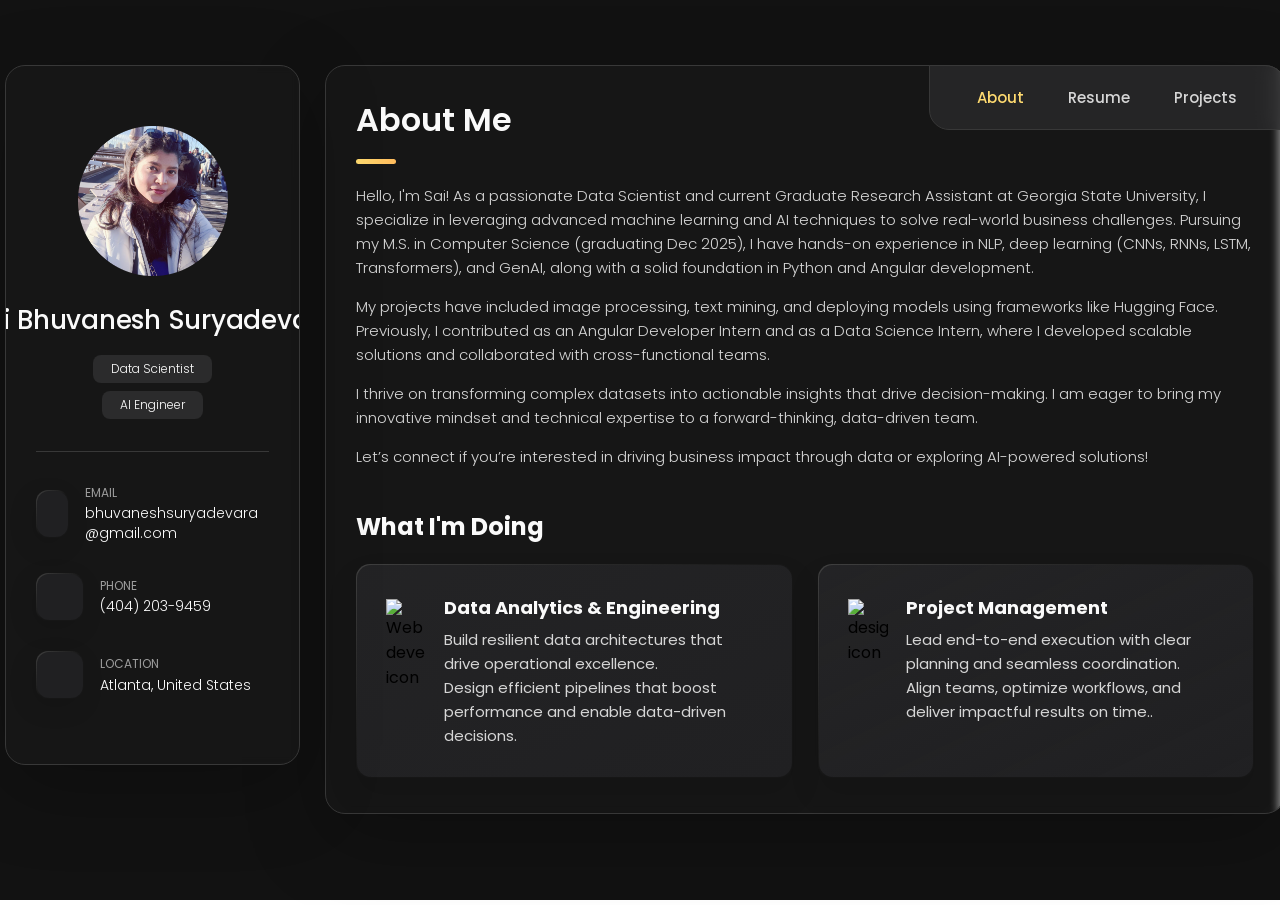
==== index.html @ 84689af4 "Initial commit" ====
<!DOCTYPE html>
<html lang="en">

<head>
  <meta charset="UTF-8">
  <meta http-equiv="X-UA-Compatible" content="IE=edge">
  <meta name="viewport" content="width=device-width, initial-scale=1.0">
  <title>Darshana Rokade Portfolio</title>

  <!--
    - favicon
  -->
  <link rel="shortcut icon" href="./assets/images/slogo.png" type="image/x-icon">

  <!--
    - custom css link
  -->
  <link rel="stylesheet" href="./assets/css/style.css">

  <!--
    - google font link
  -->
  <link rel="preconnect" href="https://fonts.googleapis.com">
  <link rel="preconnect" href="https://fonts.gstatic.com" crossorigin>
  <link href="https://fonts.googleapis.com/css2?family=Poppins:wght@300;400;500;600&display=swap" rel="stylesheet">
</head>

<body>

  <!-- 
    Ref for particles:- https://vincentgarreau.com/particles.js/
  -->

  <div id="particles-js"></div>
  <!-- count particles -->
  <div class="count-particles">
    <!--
    - #MAIN
  -->

    <main>

      <!--
        - #SIDEBAR
      -->
      <aside class="sidebar" data-sidebar>

        <div class="sidebar-info">

          <figure class="avatar-box">
            <img src="./assets/images/portfolioimage.png" alt="Darshana Rokade" width="80">
          </figure>

          <div class="info-content">
            <h1 class="name" title="Sai Bhuvanesh Suryadevara">Sai Bhuvanesh Suryadevara</h1>

            <p class="title">Data Scientist</p>
            <p class="gap"></p>
            <p class="title">AI Engineer</p>
          </div>

          <button class="info_more-btn" data-sidebar-btn>
            <span>Show Contacts</span>

            <ion-icon name="chevron-down"></ion-icon>
          </button>

        </div>

        <div class="sidebar-info_more">

          <div class="separator"></div>

          <ul class="contacts-list">

            <li class="contact-item">

              <div class="icon-box">
                <ion-icon name="mail-outline"></ion-icon>
              </div>

              <div class="contact-info">
                <p class="contact-title">Email</p>

                <a href="mailto:bhuvaneshsuryadevara@gmail.com" class="contact-link">bhuvaneshsuryadevara@gmail.com</a>
              </div>

            </li>

            <li class="contact-item">

              <div class="icon-box">
                <ion-icon name="phone-portrait-outline"></ion-icon>
              </div>

              <div class="contact-info">
                <p class="contact-title">Phone</p>

                <a href="tel:+14042039459" class="contact-link">(404) 203-9459</a>
              </div>

            </li>

            <!-- <li class="contact-item">

              <div class="icon-box">
                <ion-icon name="calendar-outline"></ion-icon>
              </div>

              <div class="contact-info">
                <p class="contact-title">Birthday</p>

                <time datetime="1998-03-04">March 04, 1998</time>
              </div>

            </li> -->

            <li class="contact-item">

              <div class="icon-box">
                <ion-icon name="location-outline"></ion-icon>
              </div>

              <div class="contact-info">
                <p class="contact-title">Location</p>

                <address>Atlanta, United States</address>
              </div>

            </li>

          </ul>

          <div class="separator"></div>

          <ul class="social-list">

            <li class="social-item">
              <a href="https://www.linkedin.com/in/suryadevarasai/" class="social-link" target="_blank">
                <ion-icon name="logo-linkedin"></ion-icon>
              </a>
            </li>

            <li class="social-item">
              <a href="https://github.com/SaiBhuvanesh-2002" class="social-link" target="_blank">
                <ion-icon name="logo-github"></ion-icon>
              </a>
            </li>

            <!-- <li class="social-item">
              <a href="https://scholar.google.com/citations?user=2OImZegAAAAJ&hl=en" class="social-link" target="_blank">
                <ion-icon name="school-outline"></ion-icon>
              </a>
            </li> -->

            <!--  <li class="social-item">
              <a href="https://www.instagram.com/srsawantt/" class="social-link" target="_blank">
                <ion-icon name="logo-instagram"></ion-icon>
              </a>
            </li> -->

          </ul>

        </div>

      </aside>


      <!--
        - #main-content
      -->

      <div class="main-content">

        <!--
          - #NAVBAR
        -->

        <nav class="navbar">

          <ul class="navbar-list">

            <li class="navbar-item">
              <button class="navbar-link  active" data-nav-link>About</button>
            </li>

            <li class="navbar-item">
              <button class="navbar-link" data-nav-link>Resume</button>
            </li>

            <li class="navbar-item">
              <button class="navbar-link" data-nav-link>Projects</button>
            </li>

            <!-- <li class="navbar-item">
              <button class="navbar-link" data-nav-link>Research</button>
            </li> -->

            <!-- <li class="navbar-item">
              <button class="navbar-link" data-nav-link>Contact</button>
            </li> -->

          </ul>

        </nav>


        <!--
          - #ABOUT
        -->

        <article class="about  active" data-page="about">

          <header>
            <h2 class="h2 article-title">About me</h2>
          </header>

          <section class="about-text">
            <p>
              Hello, I'm Sai! As a passionate Data Scientist and current Graduate Research Assistant at Georgia State
              University, I specialize in leveraging advanced machine learning and AI techniques to solve real-world
              business challenges. Pursuing my M.S. in Computer Science (graduating Dec 2025), I have hands-on
              experience in NLP, deep learning (CNNs, RNNs, LSTM, Transformers), and GenAI, along with a solid
              foundation in Python and Angular development.
            </p>
            <p>
              My projects have included image processing, text mining, and deploying models using frameworks like
              Hugging Face. Previously, I contributed as an Angular Developer Intern and as a Data Science Intern, where
              I developed scalable solutions and collaborated with cross-functional teams.
            </p>
            <p>
              I thrive on transforming complex datasets into actionable insights that drive decision-making. I am eager
              to bring my innovative mindset and technical expertise to a forward-thinking, data-driven team.
            </p>
            <p>
              Let’s connect if you’re interested in driving business impact through data or exploring AI-powered
              solutions!
            </p>

          </section>


          <!--
            - service
          -->

          <section class="service">

            <h3 class="h3 service-title">What i'm doing</h3>

            <ul class="service-list">

              <li class="service-item">

                <div class="service-icon-box">
                  <img src="./assets/images/icon-dev.svg" alt="Web development icon" width="40">
                </div>

                <div class="service-content-box">
                  <h4 class="h4 service-item-title">Data Analytics & Engineering</h4>

                  <p class="service-item-text">
                    Build resilient data architectures that drive operational excellence.
                  </p>

                  <p class="service-item-text">
                    Design efficient pipelines that boost performance and enable data-driven decisions.
                  </p>
                </div>

              </li>

              <li class="service-item">

                <div class="service-icon-box">
                  <img src="./assets/images/icon-design.svg" alt="design icon" width="40">
                </div>

                <div class="service-content-box">
                  <h4 class="h4 service-item-title">Project Management</h4>

                  <p class="service-item-text">
                    Lead end-to-end execution with clear planning and seamless coordination.
                  </p>

                  <p class="service-item-text">
                    Align teams, optimize workflows, and deliver impactful results on time..
                  </p>
                </div>

              </li>

              <!-- <li class="service-item">

                <div class="service-icon-box">
                  <img src="./assets/images/analytics_col.png" alt="Research icon" width="40">
                </div>

                <div class="service-content-box">
                  <h4 class="h4 service-item-title">Research</h4>

                  <p class="service-item-text">
                    I drive NLP research, using cutting-edge methods to advance 
                    language understanding and innovate in text processing and modeling.
                  </p>
                </div>

              </li> -->

              <!-- <li class="service-item">

                <div class="service-icon-box">
                  <img src="./assets/images/icon-photo.svg" alt="camera icon" width="40">
                </div>

                <div class="service-content-box">
                  <h4 class="h4 service-item-title">Photography</h4>

                  <p class="service-item-text">
                    I capture unique perspectives in photography, embracing minimalism, 
                    and also explore art illustration and short film creation.
                  </p>
                </div> -->

              </li>

            </ul>

          </section>

        </article>


        <!--
          - #RESUME
        -->

        <article class="resume" data-page="resume">

          <header>
            <h2 class="h2 article-title" style="display: flex; align-items: center;">Resume &nbsp
              <!--                   <div class="icon-box">
                      <a href="assets/docs/darshana_resume.pdf" target="_blank">
                        <ion-icon name="download"></ion-icon>
                      </div>
   -->
            </h2>
          </header>



          <section class="timeline">

            <div class="title-wrapper">
              <div class="icon-box">
                <ion-icon name="book-outline"></ion-icon>
              </div>

              <h3 class="h3">Experience</h3>
            </div>

            <ol class="timeline-list">

              <li class="timeline-item">

                <h4 class="h4 timeline-item-title">Georgia State University
                  <span class="right-align">Atlanta, GA</span>
                </h4>

                <span class="program">Data Scientist (Graduate Research Assistant)
                  <span class="right-align-gold">Aug 2023 – Present</span>
                </span>

                <ul>
                  <li class="timeline-text-ul">
                    <p class="timeline-text-ul-item">
                      Developed and deployed ML models for predictive analytics, improving classification accuracy by
                      15% through PyTorch and Scikit-learn.
                    </p>
                  </li>
                  <li class="timeline-text-ul">
                    <p class="timeline-text-ul-item">
                      Built scalable data preprocessing pipelines (Python, Pandas, NumPy, MySQL) to streamline large
                      dataset cleaning and integration.
                    </p>
                  </li>
                  <li class="timeline-text-ul">
                    <p class="timeline-text-ul-item">
                      Authored technical reports summarizing methodologies, results, and insights for faculty and
                      research teams.
                    </p>
                  </li>
                  <li class="timeline-text-ul">
                    <p class="timeline-text-ul-item">
                      Created interactive data visualization dashboards to communicate model performance and key
                      findings.
                    </p>
                  </li>
                </ul>

              </li>

              <li class="timeline-item">

                <h4 class="h4 timeline-item-title">Optum
                  <span class="right-align">Haryana, India</span>
                </h4>

                <span class="program">Data Scientist
                  <span class="right-align-gold">Jul 2022 – Jul 2023</span>
                </span>

                <ul>
                  <li class="timeline-text-ul">
                    <p class="timeline-text-ul-item">
                      Managed large-scale ETL workflows using Snowflake, SQL, and Python to prepare and transform
                      multi-source data for use in ML pipelines and executive dashboards, improving data quality and
                      model readiness.
                    </p>
                  </li>
                  <li class="timeline-text-ul">
                    <p class="timeline-text-ul-item">
                      Developed predictive models for healthcare utilization using LSTM (TensorFlow) on EHR data and
                      XGBoost on claims data, integrating engineered features to achieve an 8% reduction in hospital
                      readmission rates.
                    </p>
                  </li>
                  <li class="timeline-text-ul">
                    <p class="timeline-text-ul-item">
                      Contributed to A/B testing to evaluate claims processing using statistical analysis (t-tests) to
                      confirm cost reduction per claim.
                    </p>
                  </li>
                  <li class="timeline-text-ul">
                    <p class="timeline-text-ul-item">
                      Built interactive Power BI dashboards with Power Query and DAX to monitor healthcare utilization
                      metrics and cost trends, streamlining reporting workflows and enhancing strategic visibility for
                      business leaders.
                    </p>
                  </li>
                </ul>

              </li>

            </ol>

          </section>

          <section class="timeline">

            <div class="title-wrapper">
              <div class="icon-box">
                <ion-icon name="book-outline"></ion-icon>
              </div>

              <h3 class="h3">Education</h3>
            </div>

            <ol class="timeline-list">

              <li class="timeline-item">

                <h4 class="h4 timeline-item-title">Georgia State University
                  <span class="right-align">Atlanta, GA</span>
                </h4>

                <span class="program">Master of Science, Computer Science (GPA: 3.95)
                  <span class="right-align-gold">Dec 2025</span>
                </span>

                <p class="timeline-text">
                  Relevant Coursework: NLP, Deep Learning (CNNs, RNNs, LSTM, Transformers), GenAI.
                </p>

              </li>

            </ol>

          </section>

          <section class="skill">

            <h3 class="h3 skill-title">My skills</h3>

            <h5 class="h4 skill-category">Languages</h5>

            <ul class="skill-list">

              <li class="skill-item">
                <div class="skill-icon-box">
                  <img src="./assets/images/python.png" alt="Python icon" width="40">
                </div>
                <div class="skill-content-box">Python</div>
              </li>

              <li class="skill-item">
                <div class="skill-icon-box">
                  <img src="./assets/images/sql.png" alt="SQL icon" width="40">
                </div>
                <div class="skill-content-box">SQL</div>
              </li>

              <li class="skill-item">
                <div class="skill-icon-box">
                  <img src="./assets/images/R.png" alt="R icon" width="40">
                </div>
                <div class="skill-content-box">R</div>
              </li>

              <li class="skill-item">
                <div class="skill-icon-box">
                  <img src="./assets/images/linux.png" alt="Bash icon" width="40">
                </div>
                <div class="skill-content-box">Bash</div>
              </li>

            </ul>

            <h5 class="h4 skill-category">Frameworks and Libraries</h5>

            <ul class="skill-list">

              <li class="skill-item">
                <div class="skill-icon-box">
                  <img src="./assets/images/pytorch.png" alt="PyTorch icon" width="40">
                </div>
                <div class="skill-content-box">PyTorch</div>
              </li>

              <li class="skill-item">
                <div class="skill-icon-box">
                  <img src="./assets/images/tensorflow.png" alt="TensorFlow icon" width="40">
                </div>
                <div class="skill-content-box">TensorFlow</div>
              </li>

              <li class="skill-item">
                <div class="skill-icon-box">
                  <img src="./assets/images/icon-dev.svg" alt="Dev icon" width="40">
                </div>
                <div class="skill-content-box">Keras</div>
              </li>

              <li class="skill-item">
                <div class="skill-icon-box">
                  <img src="./assets/images/icon-dev.svg" alt="Dev icon" width="40">
                </div>
                <div class="skill-content-box">FastAPI</div>
              </li>

              <li class="skill-item">
                <div class="skill-icon-box">
                  <img src="./assets/images/icon-dev.svg" alt="Dev icon" width="40">
                </div>
                <div class="skill-content-box">Streamlit</div>
              </li>

              <li class="skill-item">
                <div class="skill-icon-box">
                  <img src="./assets/images/numpy.png" alt="NumPy icon" width="40">
                </div>
                <div class="skill-content-box">NumPy</div>
              </li>

              <li class="skill-item">
                <div class="skill-icon-box">
                  <img src="./assets/images/pandas.png" alt="Pandas icon" width="40">
                </div>
                <div class="skill-content-box">Pandas</div>
              </li>

              <li class="skill-item">
                <div class="skill-icon-box">
                  <img src="./assets/images/sklearn.png" alt="Scikit-Learn icon" width="40">
                </div>
                <div class="skill-content-box">Scikit-Learn</div>
              </li>

            </ul>

            <h5 class="h4 skill-category">Data Analytics & Visualization</h5>

            <ul class="skill-list">

              <li class="skill-item">
                <div class="skill-icon-box">
                  <img src="./assets/images/python.png" alt="Python icon" width="40">
                </div>
                <div class="skill-content-box">Matplotlib</div>
              </li>

              <li class="skill-item">
                <div class="skill-icon-box">
                  <img src="./assets/images/python.png" alt="Python icon" width="40">
                </div>
                <div class="skill-content-box">Seaborn</div>
              </li>

              <li class="skill-item">
                <div class="skill-icon-box">
                  <img src="./assets/images/icon-design.svg" alt="Design icon" width="40">
                </div>
                <div class="skill-content-box">Plotly</div>
              </li>

              <li class="skill-item">
                <div class="skill-icon-box">
                  <img src="./assets/images/tableau.svg" alt="Tableau icon" width="40">
                </div>
                <div class="skill-content-box">Tableau</div>
              </li>

              <li class="skill-item">
                <div class="skill-icon-box">
                  <img src="./assets/images/powerbi.png" alt="PowerBI icon" width="40">
                </div>

                <!-- 
            Certifications 
          -->
                <!-- 
          <section class="certification">
            
            <h3 class="h3 certification-title">Certifications</h3>

              <ul class="certification-list">

                <li class="certification-item">
                  <a href="https://coursera.org/share/6666b1ed00d2beab8f249b6e1c288f22" target="_blank">
                    <div class="certification-icon-box">
                      <img src="./assets/images/deeplearning.png" alt="Deep Learning icon" width="70">
                    </div>

                    <div class="certification-content-box">
                      Deep Learning Specialization
                    </div>
                  </a>
                </li>

                <li class="certification-item">
                  <a href="https://coursera.org/share/008300fb2d29fa4d30011b32b4881192" target="_blank">
                    <div class="certification-icon-box">
                      <img src="./assets/images/umich.png" alt="University of Michigan icon" width="70">
                    </div>

                    <div class="certification-content-box">
                      Applied Machine Learning
                    </div>
                  </a>
                </li>

                <li class="certification-item">
                  <a href="https://certificate.algoexpert.io/AE-c3da7de934" target="_blank">
                    <div class="certification-icon-box">
                      <img src="./assets/images/algoexpert.png" alt="Algoexpert icon" width="70">
                    </div>

                    <div class="certification-content-box">
                      Algoexpert
                    </div>
                  </a>
                </li>

              </ul>

          </section> -->

        </article>


        <!--
          - #PORTFOLIO
        -->

        <article class="projects" data-page="projects">

          <header>
            <h2 class="h2 article-title">Projects</h2>
          </header>

          <section class="project-posts">

            <ul class="project-posts-list">

              <li class="project-post-item">
                <a href="#">

                  <figure class="project-banner-box">
                    <img src="./assets/images/project-1.jpg" alt="Gen AI PDF Assistant" loading="lazy">
                  </figure>

                  <div class="project-content">

                    <div class="project-meta">
                      <p class="project-category">GenAI</p>
                      <span class="dot"></span>
                      <p class="project-category">LLMs</p>
                      <span class="dot"></span>
                      <p class="project-category">RAG</p>
                    </div>

                    <h3 class="h4 project-item-title">Gen AI PDF Q&A Assistant</h3>

                    <p class="project-text">
                      Built a document-based Q&A assistant using Retrieval-Augmented Generation (RAG) with LangChain,
                      FAISS, and OpenAI API, enabling users to query PDF content with contextual responses via a
                      Streamlit interface.
                    </p>

                    <div class="project-tech">
                      <span class="tech">Python</span>
                    </div>
                    <div class="project-tech">
                      <span class="tech">LangChain</span>
                    </div>
                    <div class="project-tech">
                      <span class="tech">OpenAI API</span>
                    </div>
                    <div class="project-tech">
                      <span class="tech">Streamlit</span>
                    </div>
                    <div class="project-tech">
                      <span class="tech">FAISS</span>
                    </div>

                  </div>

                </a>
              </li>

              <li class="project-post-item">
                <a href="#">

                  <figure class="project-banner-box">
                    <img src="./assets/images/project-2.png" alt="Churn Prediction" loading="lazy">
                  </figure>

                  <div class="project-content">

                    <div class="project-meta">
                      <p class="project-category">Predictive Modeling</p>
                      <span class="dot"></span>
                      <p class="project-category">Tableau</p>
                      <span class="dot"></span>
                      <p class="project-category">Analytics</p>
                    </div>

                    <h3 class="h4 project-item-title">Churn Prediction Using Predictive Models</h3>

                    <p class="project-text">
                      Developed and optimized a customer churn prediction model by performing feature engineering and
                      statistical analysis to enhance accuracy and uncover key churn drivers; visualized insights
                      through interactive Tableau dashboards.
                    </p>

                    <div class="project-tech">
                      <span class="tech">Python</span>
                    </div>
                    <div class="project-tech">
                      <span class="tech">Statistical Analysis</span>
                    </div>
                    <div class="project-tech">
                      <span class="tech">Tableau</span>
                    </div>
                    <div class="project-tech">
                      <span class="tech">Feature Engineering</span>
                    </div>

                  </div>

                </a>
              </li>

              <li class="project-post-item">
                <a href="#">

                  <figure class="project-banner-box">
                    <img src="./assets/images/project-3.jpg" alt="Crop Prediction" loading="lazy">
                  </figure>

                  <div class="project-content">

                    <div class="project-meta">
                      <p class="project-category">MLOps</p>
                      <span class="dot"></span>
                      <p class="project-category">Regression</p>
                      <span class="dot"></span>
                      <p class="project-category">Deployment</p>
                    </div>

                    <h3 class="h4 project-item-title">End-to-End House Crop Prediction</h3>

                    <p class="project-text">
                      Developed an end-to-end crop price prediction pipeline in Python using EDA, advanced feature
                      engineering, and a validated regression model, with MLOps integration (ZenML, MLflow) for tracking
                      and scalable deployment.
                    </p>

                    <div class="project-tech">
                      <span class="tech">Python</span>
                    </div>
                    <div class="project-tech">
                      <span class="tech">ZenML</span>
                    </div>
                    <div class="project-tech">
                      <span class="tech">MLflow</span>
                    </div>
                    <div class="project-tech">
                      <span class="tech">Regression</span>
                    </div>

                  </div>

                </a>
              </li>

            </ul>

          </section>

        </article>


        <!--
          - #RESEARCH
        -->

        <!--         <article class="research" data-page="research">
          <header>
            <h2 class="h2 article-title">Research</h2>
          </header>

          <section class="research-posts">

            <ul class="research-posts-list">

              <li class="research-post-item">
                <a href="https://arxiv.org/abs/2210.07471" target="_blank">
                  <figure class="research-banner-box">
                    <img src="./assets/images/commonsense_reasoning.png" alt="Commonsense reasoning" loading="lazy">
                  </figure>
                  <div class="research-content">
                    <div class="research-meta">
                      <p class="research-category">EACL 2023</p>
                      <span class="dot"></span>
                      <time datetime="2023-02-03">Feb 03, 2023</time>
                    </div>
                    <h5 class="h5 research-item-title">"John is 50 years old, can his son be 65?" Evaluating NLP Models' Understanding of Feasibility</h5>
                    <p class="research-text">
                      Demonstrated the limitations of large language models (LLM) like GPT3 
                      and T5 by creating numerical feasibility data set. Created data set 
                      and experimentation to show that the GPT3 has accuracy of just 19%. 
                      Also, demonstrated the knowledge ingestion inability of such models. 
                      Paper is published at EACL 2023.
                    </p>
                  </div>
                </a>
              </li>

              <li class="research-post-item">
                <a href="https://arxiv.org/abs/2306.05539" target="_blank">
                  <figure class="research-banner-box">
                    <img src="./assets/images/instruction_learning.png" alt="Instruction Learning" loading="lazy">
                  </figure>
                  <div class="research-content">
                    <div class="research-meta">
                      <p class="research-category">Instruction Learning</p>
                      <span class="dot"></span>
                      <time datetime="2023-05-17">May 17, 2023</time>
                    </div>
                    <h5 class="h5 research-item-title">Instruction Tuned Models are Quick Learners</h5>
                    <p class="research-text">
                      This research highlights instruction tuning in language models, showcasing 
                      their impressive sample efficiency. In single task learning, they excel 
                      with only 25% of the data, while in multi-task learning, they achieve 
                      state-of-the-art results with just 6% of the data. This approach improves 
                      sample efficiency, and pre-finetuning with instructions consistently 
                      enhances performance by around 4%. However, challenges arise in tasks 
                      like question rewriting and title generation with instruction tuning.
                    </p>
                  </div>
                </a>
              </li>

              <li class="research-post-item">
                <a href="https://www.atipriya.com/files/papers/varbert_oakland24.pdf" target="_blank">
                  <figure class="research-banner-box">
                     Ref: https://arxiv.org/pdf/2103.12801.pdf 
                    <img src="./assets/images/variable_recovery.jpg" alt="variable_recovery" loading="lazy">
                  </figure>
                  <div class="research-content">
                    <div class="research-meta">
                      <p class="research-category">IEEE S&P 2024 (Oakland)</p>
                      <span class="dot"></span>
                      <time datetime="2023-05-10">May 10, 2023</time>
                    </div>
                    <h5 class="h5 research-item-title">"Len or index or count, anything but v1": Predicting
                      Variable Names in Decompilation Output with Transfer
                      Learning</h5>
                    <p class="research-text">
                      Created a Masked Language Model (MLM, BERT) for recovery of variable from decompiled source code. 
                      Comparing pre-training performance of original code and decompiled code and effect of selective 
                      variable masking using a Constrained Masked Language Model (CMLM) for performance improvements.
                    </p>
                  </div>
                </a>
              </li>

              <li class="research-post-item">
                <a href="https://arxiv.org/abs/2302.08624" target="_blank">
                  <figure class="research-banner-box">
                    <img src="./assets/images/instructabsa.png" alt="InstructABSA" loading="lazy">
                  </figure>
                  <div class="research-content">
                    <div class="research-meta">
                      <p class="research-category">Under review (NAACL)</p>
                      <span class="dot"></span>
                      <time datetime="2023-11-13">Nov 13, 2023</time>
                    </div>
                    <h5 class="h5 research-item-title">InstructABSA: Instruction Learning for Aspect Based Sentiment Analysis</h5>
                    <p class="research-text">
                      InstructABSA improves Aspect-Based Sentiment Analysis (ABSA) by including diverse examples during 
                      training, surpassing previous state-of-the-art (SOTA) methods in Term Extraction, Sentiment 
                      Classification, and Sentiment Pair Extraction on Sem Eval datasets, maintaining a strong 
                      generalization with just 50% of the training data.
                    </p>
                  </div>
                </a>
              </li>

              <li class="research-post-item">
                <a href="https://arxiv.org/abs/2310.17876" target="_blank">
                  <figure class="research-banner-box">
                    <img src="./assets/images/targen.png" alt="TarGEN" loading="lazy">
                  </figure>
                  <div class="research-content">
                    <div class="research-meta">
                      <p class="research-category">Under review (NAACL)</p>
                      <span class="dot"></span>
                      <time datetime="2023-10-30">Oct 30, 2023</time>
                    </div>
                    <h5 class="h5 research-item-title">TarGEN: Targeted Data Generation with Large Language Models</h5>
                    <p class="research-text">
                      TarGEN, a seedless strategy, generates high-quality synthetic datasets using LLMs, outperforming 
                      originals by 1-2% in SuperGLUE tasks. With instruction tuning, it achieves 84.54% on synthetic data 
                      versus 81.49% on originals, maintaining diversity. T5-3B pre-finetuned on TarGEN 
                      tops the OpenLLM leaderboard by 4.14%, providing an efficient benchmark solution.
                    </p>
                  </div>
                </a>
              </li>

            </ul>
          </section>
        </article> 
    -->

        <!--
          - #CONTACT
        -->

        <article class="contact" data-page="contact">

          <header>
            <h2 class="h2 article-title">Contact</h2>
          </header>

          <section class="mapbox" data-mapbox>
            <figure>
              <iframe
                src="https://www.google.com/maps/embed?pb=!1m18!1m12!1m3!1d106598.4289583495!2d-111.92810105000001!3d33.3919224!2m3!1f0!2f0!3f0!3m2!1i1024!2i768!4f13.1!3m3!1m2!1s0x872b0898a6aa80e3%3A0xa2dd4aad392cb41f!2sTempe%2C%20AZ!5e0!3m2!1sen!2sus!4v1698120003442!5m2!1sen!2sus"
                width="400" height="300" style="border:0;" allowfullscreen="" loading="lazy"
                referrerpolicy="no-referrer-when-downgrade">
              </iframe>
            </figure>
          </section>

          <section class="contact-form">

            <h3 class="h3 form-title">Contact Form</h3>

            <form
              action="https://docs.google.com/forms/d/e/1FAIpQLSeFbZCghXLqqVEtawpsh4CaiyhFer93LoKePsMSuY09WXQTLw/formResponse"
              class="form" target="_blank" data-form>

              <div class="input-wrapper">
                <input type="text" name="entry.1325375650" class="form-input" placeholder="Full name" required
                  data-form-input>

                <input type="email" name="entry.45159176" class="form-input" placeholder="Email address" required
                  data-form-input>
              </div>

              <textarea name="entry.2104378170" class="form-input" placeholder="Your Message" required
                data-form-input></textarea>

              <button class="form-btn" type="submit" disabled data-form-btn>
                <ion-icon name="paper-plane"></ion-icon>
                <span>Send Message</span>
              </button>

            </form>

          </section>

        </article>

      </div>

    </main>

  </div>

  <!-- scripts -->
  <script src="assets/js/particles.js"></script>
  <script src="assets/js/app.js"></script>

  <!--
    - custom js link
  -->
  <script src="./assets/js/script.js"></script>

  <!--
    - ionicon link
  -->
  <script type="module" src="https://unpkg.com/ionicons@5.5.2/dist/ionicons/ionicons.esm.js"></script>
  <script nomodule src="https://unpkg.com/ionicons@5.5.2/dist/ionicons/ionicons.js"></script>

</body>

</html>
---- assets/css/style.css ----
/*-----------------------------------*\
  #style.css
\*-----------------------------------*/

/* Ref:- https://github.com/codewithsadee/vcard-personal-portfolio */

/*-----------------------------------*\
  #CUSTOM PROPERTY
\*-----------------------------------*/

:root {

  /**
   * colors
   */

  /* gradient */

  --bg-gradient-onyx: linear-gradient(
    to bottom right, 
    hsl(240, 1%, 25%) 3%, 
    hsl(0, 0%, 19%) 97%
  );
  --bg-gradient-jet: linear-gradient(
    to bottom right, 
    hsla(240, 1%, 18%, 0.251) 0%, 
    hsla(240, 2%, 11%, 0) 100%
  ), hsl(240, 2%, 13%);
  --bg-gradient-yellow-1: linear-gradient(
    to bottom right, 
    hsl(45, 100%, 71%) 0%, 
    hsla(36, 100%, 69%, 0) 50%
  );
  --bg-gradient-yellow-2: linear-gradient(
    135deg, 
    hsla(45, 100%, 71%, 0.251) 0%, 
    hsla(35, 100%, 68%, 0) 59.86%
  ), hsl(240, 2%, 13%);
  --border-gradient-onyx: linear-gradient(
    to bottom right, 
    hsl(0, 0%, 25%) 0%, 
    hsla(0, 0%, 25%, 0) 50%
  );
  --text-gradient-yellow: linear-gradient(
    to right, 
    hsl(45, 100%, 72%), 
    hsl(35, 100%, 68%)
  );

  /* solid */

  --jet: hsl(0, 0%, 22%);
  --onyx: hsl(240, 1%, 17%);
  --eerie-black-1: hsl(240, 2%, 13%);
  --eerie-black-2: hsl(240, 2%, 12%);
  --smoky-black: hsl(0, 0%, 7%);
  --white-1: hsl(0, 0%, 100%);
  --white-2: hsl(0, 0%, 98%);
  --orange-yellow-crayola: hsl(45, 100%, 72%);
  --vegas-gold: hsl(45, 54%, 58%);
  --light-gray: hsl(0, 0%, 84%);
  --light-gray-70: hsla(0, 0%, 84%, 0.7);
  --bittersweet-shimmer: hsl(0, 43%, 51%);

  /**
   * typography
   */

  /* font-family */
  --ff-poppins: 'Poppins', sans-serif;

  /* font-size */
  --fs-1: 24px;
  --fs-2: 18px;
  --fs-3: 17px;
  --fs-4: 16px;
  --fs-5: 15px;
  --fs-6: 14px;
  --fs-7: 13px;
  --fs-8: 11px;

  /* font-weight */
  --fw-300: 300;
  --fw-400: 400;
  --fw-500: 500;
  --fw-600: 600;

  /**
   * shadow
   */
  
  --shadow-1: -4px 8px 24px hsla(0, 0%, 0%, 0.25);
  --shadow-2: 0 16px 30px hsla(0, 0%, 0%, 0.25);
  --shadow-3: 0 16px 40px hsla(0, 0%, 0%, 0.25);
  --shadow-4: 0 25px 50px hsla(0, 0%, 0%, 0.15);
  --shadow-5: 0 24px 80px hsla(0, 0%, 0%, 0.25);

  /**
   * transition
   */

  --transition-1: 0.25s ease;
  --transition-2: 0.5s ease-in-out;

}





/*-----------------------------------*\
  #RESET
\*-----------------------------------*/

*, *::before, *::after {
  margin: 0;
  padding: 0;
  box-sizing: border-box;
}

a { text-decoration: none; }

li { list-style: none; }

img, ion-icon, a, button, time, span { display: block; }

button {
  font: inherit;
  background: none;
  border: none;
  text-align: left;
  cursor: pointer;
}

input, textarea {
  display: block;
  width: 100%;
  background: none;
  font: inherit;
}

::selection {
  background: var(--orange-yellow-crayola);
  color: var(--smoky-black);
}

:focus { outline-color: var(--orange-yellow-crayola); }

/* html { font-family: var(--ff-poppins); } 

body { 
  background: var(--smoky-black); 
} */

/***********************/

/* ---- base ---- */

html,body{
  font-family: var(--ff-poppins); 
	background: transparent;
  overflow-x: hidden; 
}

canvas{
  display:block;
  vertical-align:bottom;
}


/* ---- stats.js ---- */

.count-particles{
  background-color: transparent;
  position: absolute;
  top: 0;
  left: 0;
  height: 100%;
  width: 100%;
  z-index: 1;
}

.js-count-particles{
  font-size: 1.1em;
}

#stats,
.count-particles{
  -webkit-user-select: none;
  margin-top: 5px;
  margin-left: 5px;
}

#stats{
  border-radius: 3px 3px 0 0;
  overflow: hidden;
}

.count-particles{
  border-radius: 0 0 3px 3px;
}


/* ---- particles.js container ---- */

#particles-js{
  position:fixed;
  width: 100%;
  height: 100%;
  background-color: #121212;
  background-image: url('');
  background-size: cover;
  background-position: 50% 50%;
  background-repeat: no-repeat;
  z-index: -100;
}

/***********************/

/*-----------------------------------*\
  #REUSED STYLE
\*-----------------------------------*/

.sidebar,
article {
  /* background: var(--eerie-black-2); */
  background: rgba(103, 102, 102, 0.06);
  border: 1px solid var(--jet);
  border-radius: 20px;
  padding: 15px;
  box-shadow: var(--shadow-1);
  z-index: 1;
  backdrop-filter: blur(5px);
}

.separator {
  width: 100%;
  height: 1px;
  background: var(--jet);
  margin: 16px 0;
}

.icon-box {
  position: relative;
  background: var(--border-gradient-onyx);
  width: 30px;
  height: 30px;
  border-radius: 8px;
  display: flex;
  justify-content: center;
  align-items: center;
  font-size: 16px;
  color: var(--orange-yellow-crayola);
  box-shadow: var(--shadow-1);
  z-index: 1;
}

.icon-box::before {
  content: "";
  position: absolute;
  inset: 1px;
  background: var(--eerie-black-1);
  border-radius: inherit;
  z-index: -1;
}

.icon-box ion-icon { --ionicon-stroke-width: 35px; }

article { display: none; }

article.active {
  display: block;
  animation: fade 0.5s ease backwards;
}

@keyframes fade {
  0% { opacity: 0; }
  100% { opacity: 1; }
}

.h2,
.h3,
.h4,
.h5 {
  color: var(--white-2);
  text-transform: capitalize;
}

.h2 { font-size: var(--fs-1); }

.h3 { font-size: var(--fs-2); }

.h4 { font-size: var(--fs-4); }

.h5 {
  font-size: var(--fs-7);
  font-weight: var(--fw-500);
}

.article-title {
  position: relative;
  padding-bottom: 7px;
}

.article-title::after {
  content: "";
  position: absolute;
  bottom: 0;
  left: 0;
  width: 30px;
  height: 3px;
  background: var(--text-gradient-yellow);
  border-radius: 3px;
}

.has-scrollbar::-webkit-scrollbar {
  width: 5px; /* for vertical scrollbar */
  height: 5px; /* for horizontal scrollbar */
}

.has-scrollbar::-webkit-scrollbar-track {
  /* background: var(--onyx); */
  background: transparent;
  border-radius: 5px;
}

.has-scrollbar::-webkit-scrollbar-thumb {
  background: var(--orange-yellow-crayola);
  border-radius: 5px;
}

.has-scrollbar::-webkit-scrollbar-button { width: 20px; }

.content-card {
  position: relative;
  background: var(--border-gradient-onyx);
  padding: 15px;
  padding-top: 45px;
  border-radius: 14px;
  box-shadow: var(--shadow-2);
  cursor: pointer;
  z-index: 1;
}

.content-card::before {
  content: "";
  position: absolute;
  inset: 1px;
  background: var(--bg-gradient-jet);
  border-radius: inherit;
  z-index: -1;
}





/*-----------------------------------*\
  #MAIN
\*-----------------------------------*/

main {
  margin: 15px 12px;
  margin-bottom: 75px;
  min-width: 259px;
}

.main-content {
  padding-bottom: 65px;
}

/*-----------------------------------*\
  #SIDEBAR
\*-----------------------------------*/

.sidebar {
  margin-bottom: 15px;
  max-height: 112px;
  overflow: hidden;
  transition: var(--transition-2);
}

.sidebar.active { max-height: 405px; }

.sidebar-info {
  position: relative;
  display: flex;
  justify-content: flex-start;
  align-items: center;
  gap: 15px;
}


.info-content .name {
  color: var(--white-2);
  font-size: var(--fs-3);
  font-weight: var(--fw-500);
  letter-spacing: -0.25px;
  margin-bottom: 10px;
}

.info-content .title {
  color: var(--white-1);
  background: var(--onyx);
  font-size: var(--fs-8);
  font-weight: var(--fw-300);
  width: max-content;
  padding: 3px 12px;
  border-radius: 8px;
}

.info-content .gap {
  padding: 4px 12px;
}

.info_more-btn {
  position: absolute;
  top: -15px;
  right: -15px;
  border-radius: 0 15px;
  font-size: 13px;
  color: var(--orange-yellow-crayola);
  background: var(--border-gradient-onyx);
  padding: 10px;
  box-shadow: var(--shadow-2);
  transition: var(--transition-1);
  z-index: 1;
}

.info_more-btn::before {
  content: "";
  position: absolute;
  inset: 1px;
  border-radius: inherit;
  background: var(--bg-gradient-jet);
  transition: var(--transition-1);
  z-index: -1;
}

.info_more-btn:hover,
.info_more-btn:focus { background: var(--bg-gradient-yellow-1); }

.info_more-btn:hover::before,
.info_more-btn:focus::before { background: var(--bg-gradient-yellow-2); }

.info_more-btn span { display: none; }

.sidebar-info_more {
  opacity: 0;
  visibility: hidden;
  transition: var(--transition-2);
}

.sidebar.active .sidebar-info_more {
  opacity: 1;
  visibility: visible;
}

.contacts-list {
  display: grid;
  grid-template-columns: 1fr;
  gap: 16px;
}

.contact-item {
  min-width: 100%;
  display: flex;
  align-items: center;
  gap: 16px;
}

.contact-info {
  max-width: calc(100% - 46px);
  width: calc(100% - 46px);
}

.contact-title {
  color: var(--light-gray-70);
  font-size: var(--fs-8);
  text-transform: uppercase;
  margin-bottom: 2px;
}

.contact-info :is(.contact-link, time, address) {
  color: var(--white-2);
  font-size: var(--fs-7);
}

.contact-info address { font-style: normal; }

.social-list {
  display: flex;
  justify-content: flex-start;
  align-items: center;
  gap: 15px;
  padding-bottom: 4px;
  padding-left: 7px;
}

.social-item .social-link {
  color: var(--light-gray-70);
  font-size: 18px;
}


.social-item .social-link:hover { color: var(--light-gray); }


/*-----------------------------------*\
  #NAVBAR
\*-----------------------------------*/

.navbar {
  position: fixed;
  bottom: 0;
  left: 0;
  width: 100%;
  background: hsla(240, 1%, 17%, 0.75);
  backdrop-filter: blur(10px);
  border: 1px solid var(--jet);
  border-radius: 12px 12px 0 0;
  box-shadow: var(--shadow-2);
  z-index: 5;
}

.navbar-list {
  display: flex;
  flex-wrap: wrap;
  justify-content: center;
  align-items: center;
  padding: 0 10px;
}

.navbar-link {
  color: var(--light-gray);
  font-size: var(--fs-8);
  padding: 20px 7px;
  transition: color var(--transition-1);
}

.navbar-link:hover,
.navbar-link:focus { color: var(--light-gray-70); }

.navbar-link.active { color: var(--orange-yellow-crayola); }





/*-----------------------------------*\
  #ABOUT
\*-----------------------------------*/

.about .article-title { margin-bottom: 15px; }

.about-text {
  color: var(--light-gray);
  font-size: var(--fs-6);
  font-weight: var(--fw-300);
  line-height: 1.6;
}

.about-p-highlight {
  display: inline;
  color:var(--orange-yellow-crayola)
}

.about-text p { margin-bottom: 15px; }



/**
 * #service 
 */

.service { margin-bottom: 5px; }

.service-title { margin-bottom: 20px; }

.service-list {
  display: grid;
  grid-template-columns: 1fr;
  gap: 20px;
}

.service-item {
  position: relative;
  background: var(--border-gradient-onyx);
  padding: 20px;
  border-radius: 14px;
  box-shadow: var(--shadow-2);
  z-index: 1;
}

.service-item::before {
  content: "";
  position: absolute;
  inset: 1px;
  background: var(--bg-gradient-jet);
  border-radius: inherit;
  z-index: -1;
}

.service-icon-box { margin-bottom: 10px; }

.service-icon-box img { margin: auto; }

.service-content-box { text-align: center; }

.service-item-title { margin-bottom: 7px; }

.service-item-text {
  color: var(--light-gray);
  font-size: var(--fs-6);
  font-weight: var(--fw-3);
  line-height: 1.6;
}


/*-----------------------------------*\
  #RESUME
\*-----------------------------------*/

.article-title { margin-bottom: 30px; }


/**
 * education and experience 
 */

.timeline { margin-bottom: 30px; }

.timeline .title-wrapper {
  display: flex;
  align-items: center;
  gap: 15px;
  margin-bottom: 25px;
}

.timeline-list {
  font-size: var(--fs-6);
  margin-left: 45px;
}

.timeline-item { position: relative; }

.timeline-item:not(:last-child) { margin-bottom: 20px; }

.timeline-item-title {
  font-size: var(--fs-6);
  line-height: 1.3;
  margin-bottom: 7px;
}

.timeline-item .program {
  color: var(--vegas-gold);
  font-weight: var(--fw-400);
  line-height: 1.6;
}

.timeline-item .right-align {
  color: var(--white-2);
  font-weight: var(--fw-300);
  margin-right: 15px;
  text-align: right;
  float: right;
}

.timeline-item .right-align-gold {
  color: var(--vegas-gold);
  margin-right: 20px;
  text-align: right;
  float: right;
}

.timeline-text-ul {
  font-size: var(--fs-6);
  margin-left: 15px;
  color: var(--light-gray);
  list-style-type: disc; /* This ensures bullet points for the list items */
}

.timeline-text-ul-item {
  color: var(--light-gray);
  font-weight: var(--fw-300);
  list-style-type: disc; 
}

.timeline-item:not(:last-child)::before {
  content: "";
  position: absolute;
  top: -25px;
  left: -30px;
  width: 1px;
  height: calc(100% + 50px);
  background: var(--jet);
}

.timeline-item::after {
  content: "";
  position: absolute;
  top: 5px;
  left: -33px;
  height: 6px;
  width: 6px;
  background: var(--text-gradient-yellow);
  border-radius: 50%;
  box-shadow: 0 0 0 4px var(--jet);
}

.timeline-text {
  color: var(--light-gray);
  font-weight: var(--fw-300);
  line-height: 1.6;
}

.archive-link {
  display: inline;
  color: var(--vegas-gold);
  text-decoration: none;
}

.archive-link:hover {
  color: gold;
  text-decoration: none;
}

/**
 * skills 
 */

.skill { 
  margin-bottom: 5px;
}

.skill-title { margin-bottom: 4px; }

.skill-category {
  margin-bottom: 10px;
  margin-top: 12px;
}

.skill-list {
  display: grid;
  grid-template-columns: repeat(auto-fill, minmax(120px, 1fr)); /*1fr;*/
  gap: 15px;
}

.skill-item {
  position: relative;
  background: var(--border-gradient-onyx);
  padding: 16px;
  border-radius: 14px;
  box-shadow: var(--shadow-2);
  z-index: 1;
}

.skill-item::before {
  content: "";
  position: absolute;
  inset: 1px;
  background: var(--bg-gradient-jet);
  border-radius: inherit;
  z-index: -1;
}

.skill-icon-box { margin-bottom: 10px; }

.skill-icon-box img { margin: auto; }

.skill-content-box { 
  color: var(--light-gray);
  font-weight: var(--fw-300);
  line-height: 1.6;
  text-align: center;
}


/**
 * certification 
 */

 .certification { 
  margin-bottom: 5px;
}

.certification-title { 
  margin-top: 25px;
  margin-bottom: 15px; 
}

.certification-category {
  margin-bottom: 10px;
  margin-top: 12px;
}

.certification-list {
  display: grid;
  grid-template-columns: repeat(auto-fill, minmax(200px, 1fr)); /*1fr;*/
  gap: 15px;
}

.certification-item {
  position: relative;
  background: var(--border-gradient-onyx);
  padding: 16px;
  border-radius: 14px;
  box-shadow: var(--shadow-2);
  z-index: 1;
}

.certification-item::before {
  content: "";
  position: absolute;
  inset: 1px;
  background: var(--bg-gradient-jet);
  border-radius: inherit;
  z-index: -1;
  transition: background 0.2s ease-in-out;
}

.certification-item:hover::before {
  background: rgba(255,255,255,0.05);
}

.certification-link {
  display: inline-block;
  height: 100%;
  width: 100%;
  text-decoration: none;
  color: inherit; /* Ensure that link text color is preserved */
}

.certification-icon-box { margin-bottom: 10px; }

.certification-icon-box img { margin: auto; }

.certification-content-box { 
  color: var(--light-gray);
  font-weight: var(--fw-300);
  line-height: 1.6;
  text-align: center;
}



/*-----------------------------------*\
  #PROJECTS
\*-----------------------------------*/

.project-posts { margin-bottom: 10px; }

.project-posts-list {
  display: grid;
  grid-template-columns: 1fr;
  gap: 20px;
}

.project-post-item > a {
  position: relative;
  background: var(--border-gradient-onyx);
  height: 100%;
  box-shadow: var(--shadow-4);
  border-radius: 16px;
  z-index: 1;
}

.project-post-item > a::before {
  content: "";
  position: absolute;
  inset: 1px;
  border-radius: inherit;
  background: var(--eerie-black-1);
  z-index: -1;
}

.project-banner-box {
  width: 100%;
  height: 200px;
  border-radius: 12px;
  overflow: hidden;
}

.project-banner-box img {
  width: 100%;
  height: 100%;
  object-fit: cover;
  transition: var(--transition-1);
}

.project-post-item > a:hover .project-banner-box img { transform: scale(1.1); }

.project-content { padding: 15px; }

.project-meta {
  display: flex;
  justify-content: flex-start;
  align-items: center;
  gap: 7px;
  margin-bottom: 10px;
}

.project-meta :is(.project-category, time) {
  color: var(--light-gray-70);
  font-size: var(--fs-8);
  font-weight: var(--fw-300);
}

.project-meta .dot {
  background: var(--light-gray-70);
  width: 4px;
  height: 4px;
  border-radius: 4px;
}

.project-item-title {
  margin-bottom: 10px;
  line-height: 1.3;
  transition: var(--transition-1);
}

.project-post-item > a:hover .project-item-title { color: var(--orange-yellow-crayola); }

.project-text {
  color: var(--light-gray);
  font-size: var(--fs-8);
  font-weight: var(--fw-300);
  line-height: 1.6;
  list-style-type: disc; 
  padding-bottom: 10px;
}

.project-tech {
  color: var(--white-1);
  font-size: var(--fs-8);
  font-weight: var(--fw-300);
  display: inline-block;
  background: var(--onyx);
  padding: 3px;
  border-radius: 8px;
}

.tech {
  margin: 4px;
}


/*-----------------------------------*\
  #RESEARCH
\*-----------------------------------*/

.research-posts { margin-bottom: 10px; }

.research-posts-list {
  gap: 20px;
}

.research-post-item > a {
  display: flex;
  position: relative;
  background: var(--border-gradient-onyx);
  height: 100%;
  box-shadow: var(--shadow-4);
  border-radius: 16px;
  z-index: 1;
  margin-left: 15px;
  margin-right: 15px;
  margin-top: 15px;
}

.research-post-item > a::before {
  content: "";
  position: absolute;
  inset: 1px;
  border-radius: inherit;
  background: var(--eerie-black-1);
  z-index: -1;
}

.research-content {
  display: flex;
  flex: 1;
  padding: 10px;
  flex-direction: column;
}

.research-banner-box {
  width: 300px;
  height: 150px;
  border-radius: 12px;
  overflow: hidden;
}

.research-banner-box img {
  width: 100%;
  height: 100%;
  object-fit: cover;
  transition: var(--transition-1);
}

.research-post-item > a:hover .research-banner-box img { transform: scale(1.1); }

.research-meta {
  display: flex;
  gap: 7px;
  color: var(--light-gray-70);
  font-size: var(--fs-8);
  font-weight: var(--fw-300);
  margin-bottom: 5px;
}

.research-meta .dot {
  margin-top: 6px;
  background: var(--light-gray-70);
  width: 4px;
  height: 4px;
  border-radius: 4px;
}

.research-item-title {
  margin-bottom: 10px;
  line-height: 1.3;
  transition: var(--transition-1);
}

.research-post-item > a:hover .research-item-title { color: var(--orange-yellow-crayola); }

.research-text {
  color: var(--light-gray);
  font-size: var(--fs-8);
  font-weight: var(--fw-300);
  line-height: 1.6;
}




/*-----------------------------------*\
  #CONTACT
\*-----------------------------------*/

.mapbox {
  position: relative;
  height: 250px;
  width: 100%;
  border-radius: 16px;
  margin-bottom: 30px;
  border: 1px solid var(--jet);
  overflow: hidden;
}

.mapbox figure { height: 100%; }

.mapbox iframe {
  width: 100%;
  height: 100%;
  border: none;
  filter: grayscale(1) invert(1);
}

.contact-form { margin-bottom: 10px; }

.form-title { margin-bottom: 20px; }

.input-wrapper {
  display: grid;
  grid-template-columns: 1fr;
  gap: 25px;
  margin-bottom: 25px;
}

.form-input {
  color: var(--white-2);
  font-size: var(--fs-6);
  font-weight: var(--fw-400);
  padding: 13px 20px;
  border: 1px solid var(--jet);
  border-radius: 14px;
  outline: none;
}

.form-input::placeholder { font-weight: var(--fw-500); }

.form-input:focus { border-color: var(--orange-yellow-crayola); }

textarea.form-input {
  min-height: 100px;
  height: 120px;
  max-height: 200px;
  resize: vertical;
  margin-bottom: 25px;
}

textarea.form-input::-webkit-resizer { display: none; }

.form-input:focus:invalid { border-color: var(--bittersweet-shimmer); }

.form-btn {
  position: relative;
  width: 100%;
  background: var(--border-gradient-onyx);
  color: var(--orange-yellow-crayola);
  display: flex;
  justify-content: center;
  align-items: center;
  gap: 10px;
  padding: 13px 20px;
  border-radius: 14px;
  font-size: var(--fs-6);
  text-transform: capitalize;
  box-shadow: var(--shadow-3);
  z-index: 1;
  transition: var(--transition-1);
}

.form-btn::before {
  content: "";
  position: absolute;
  inset: 1px;
  background: var(--bg-gradient-jet);
  border-radius: inherit;
  z-index: -1;
  transition: var(--transition-1);
}

.form-btn ion-icon { font-size: 16px; }

.form-btn:hover { background: var(--bg-gradient-yellow-1); }

.form-btn:hover::before { background: var(--bg-gradient-yellow-2); }

.form-btn:disabled {
  opacity: 0.7;
  cursor: not-allowed;
}

.form-btn:disabled:hover { background: var(--border-gradient-onyx); }

.form-btn:disabled:hover::before { background: var(--bg-gradient-jet); }





/*-----------------------------------*\
  #RESPONSIVE
\*-----------------------------------*/

/**
 * responsive larger than 450px screen
 */

@media (min-width: 450px) {

  /**
   * client
   */

  .clients-item { min-width: calc(33.33% - 10px); }



  /**
   * #PROJECT, RESEARCH 
   */

  .project-banner-box,
  .research-banner-box { height: auto; }

}





/**
 * responsive larger than 580px screen
 */

@media (min-width: 580px) {

  /**
   * CUSTOM PROPERTY
   */

  :root {

    /**
     * typography
     */

    --fs-1: 32px;
    --fs-2: 24px;
    --fs-3: 26px;
    --fs-4: 18px;
    --fs-6: 15px;
    --fs-7: 15px;
    --fs-8: 12px;

  }



  /**
   * #REUSED STYLE
   */

  .sidebar, article {
    width: 520px;
    margin-inline: auto;
    padding: 30px;
  }

  .article-title {
    font-weight: var(--fw-600);
    padding-bottom: 15px;
  }

  .article-title::after {
    width: 40px;
    height: 5px;
  }

  .icon-box {
    width: 48px;
    height: 48px;
    border-radius: 12px;
    font-size: 18px;
  }



  /**
   * #MAIN
   */

  main {
    margin-top: 60px;
    margin-bottom: 100px;
  }



  /**
   * #SIDEBAR
   */

  .sidebar {
    max-height: 180px;
    margin-bottom: 30px;
  }

  .sidebar.active { max-height: 584px; }

  .sidebar-info { gap: 25px; }

  .avatar-box { border-radius: 30px; }

  .avatar-box img { width: 120px; }

  .info-content .name { margin-bottom: 15px; }

  .info-content .title { padding: 5px 18px; }

  .info_more-btn {
    top: -30px;
    right: -30px;
    padding: 10px 15px;
  }

  .info_more-btn span {
    display: block;
    font-size: var(--fs-8);
  }

  .info_more-btn ion-icon { display: none; }

  .separator { margin: 32px 0; }

  .contacts-list { gap: 20px; }

  .contact-info {
    max-width: calc(100% - 64px);
    width: calc(100% - 64px);
  }



  /**
   * #NAVBAR
   */

  .navbar { border-radius: 20px 20px 0 0; }

  .navbar-list { gap: 20px; }

  .navbar-link { --fs-8: 14px; }



  /**
   * #ABOUT
   */

  .about .article-title { margin-bottom: 20px; }

  .about-text { margin-bottom: 40px; }

  /* service */

  .service-item {
    display: flex;
    justify-content: flex-start;
    align-items: flex-start;
    gap: 18px;
    padding: 30px;
  }

  .service-icon-box {
    margin-bottom: 0;
    margin-top: 5px;
  }

  .service-content-box { text-align: left; }

  /* testimonials */

  .testimonials-title { margin-bottom: 25px; }

  .testimonials-list {
    gap: 30px;
    margin: 0 -30px;
    padding: 30px;
    padding-bottom: 35px;
  }

  .content-card {
    padding: 30px;
    padding-top: 25px;
  }

  /**
   * #RESUME
   */

  .timeline-list { margin-left: 65px; }

  .timeline-item:not(:last-child)::before { left: -40px; }

  .timeline-item::after {
    height: 8px;
    width: 8px;
    left: -43px;
  }

  .skills-item:not(:last-child) { margin-bottom: 25px; }



  /**
   * #PROJECT, RESEARCH
   */

  .project-banner-box, .research-banner-box { border-radius: 16px; }

  .project-posts-list, .research-posts-list { gap: 30px; }

  .project-content, .research-content { padding: 25px; }



  /**
   * #CONTACT
   */

  .mapbox {
    height: 380px;
    border-radius: 18px;
  }

  .input-wrapper {
    gap: 30px;
    margin-bottom: 30px;
  }

  .form-input { padding: 15px 20px; }

  textarea.form-input { margin-bottom: 30px; }

  .form-btn {
    --fs-6: 16px;
    padding: 16px 20px;
  }

  .form-btn ion-icon { font-size: 18px; }

}





/**
 * responsive larger than 768px screen
 */

@media (min-width: 768px) {

  /**
   * REUSED STYLE
   */

  .sidebar, article { width: 700px; }

  .has-scrollbar::-webkit-scrollbar-button { width: 100px; }



  /**
   * SIDEBAR
   */

  .contacts-list {
    grid-template-columns: 1fr 1fr;
    gap: 30px 15px;
  }



  /**
   * NAVBAR
   */

  .navbar-link { --fs-8: 15px; }



  /**
   * PORTFOLIO
   */

  .article-title { padding-bottom: 20px; }

  /* project and research grid */

  .project-posts-list, .research-posts-list { grid-template-columns: 1fr 1fr; }



  /**
   * CONTACT
   */

  .input-wrapper { grid-template-columns: 1fr 1fr; }

  .form-btn {
    width: max-content;
    margin-left: auto;
  }
  
}





/**
 * responsive larger than 1024px screen
 */

@media (min-width: 1024px) {

  /**
   * CUSTOM PROPERTY
   */

  :root {

    /**
    * shadow
    */

    --shadow-1: -4px 8px 24px hsla(0, 0%, 0%, 0.125);
    --shadow-2: 0 16px 30px hsla(0, 0%, 0%, 0.125);
    --shadow-3: 0 16px 40px hsla(0, 0%, 0%, 0.125);

  }



  /**
   * REUSED STYLE
   */

  .sidebar, article {
    width: 950px;
    box-shadow: var(--shadow-5);
  }



  /**
   * MAIN 
   */

  main { margin-bottom: 60px; }

  .main-content {
    position: relative;
    width: max-content;
    margin: auto;
  }



  /**
   * NAVBAR
   */

  .navbar {
    position: absolute;
    bottom: auto;
    top: 0;
    left: auto;
    right: 0;
    width: max-content;
    border-radius: 0 20px;
    padding: 0 20px;
    box-shadow: none;
  }

  .navbar-list {
    gap: 30px;
    padding: 0 20px;
  }

  .navbar-link { font-weight: var(--fw-500); }



  /**
   * ABOUT
   */

  /* service */

  .service-list {
    grid-template-columns: 1fr 1fr;
    gap: 20px 25px;
  }

  /**
   * project, research
   */

   .project-banner-box, .research-banner-box { height: 230px; }

}





/**
 * responsive larger than 1250px screen
 */

@media (min-width: 1250px) {

  /**
   * RESET
   */

  body::-webkit-scrollbar { width: 20px; }

  body::-webkit-scrollbar-track { background: var(--smoky-black); }

  body::-webkit-scrollbar-thumb {
    border: 5px solid var(--smoky-black);
    background: hsla(0, 0%, 100%, 0.1);
    border-radius: 20px;
    box-shadow: inset 1px 1px 0 hsla(0, 0%, 100%, 0.11),
                inset -1px -1px 0 hsla(0, 0%, 100%, 0.11);
  }

  body::-webkit-scrollbar-thumb:hover { background: hsla(0, 0%, 100%, 0.15); }

  body::-webkit-scrollbar-button { height: 60px; }



  /**
   * REUSED STYLE
   */

  .sidebar, article { width: auto; }

  article { min-height: 100%; }



  /**
   * MAIN
   */

  main {
    max-width: 1350px;
    margin-inline: auto;
    display: flex;
    justify-content: center;
    align-items: stretch;
    gap: 25px;
  }

  .main-content {
    min-width: 75%;
    width: 75%;
    margin: 0;
  }



  /**
   * SIDEBAR
   */

  .sidebar {
    position: sticky;
    top: 60px;
    max-height: max-content;
    height: 100%;
    margin-bottom: 0;
    padding-top: 60px;
    z-index: 1;
  }

  .sidebar-info { flex-direction: column; }

  .avatar-box img { width: 150px; }

  .info-content .name {
    white-space: nowrap;
    text-align: center;
  }

  .info-content .title { margin: auto; }

  .info_more-btn { display: none; }

  .sidebar-info_more {
    opacity: 1;
    visibility: visible;
  }

  .contacts-list { grid-template-columns: 1fr; }

  .contact-info :is(.contact-link) {
    white-space: nowrap;
    overflow: hidden;
    text-overflow: ellipsis;
  }

  .contact-info :is(.contact-link, time, address) {
    --fs-7: 14px;
    font-weight: var(--fw-300);
  }

  .separator:last-of-type {
    margin: 15px 0;
    opacity: 0;
  }

  .social-list { justify-content: center; }



  /**
	 * RESUME
	 */

  .timeline-text { max-width: 700px; }

}



/* Show full email — allow wrap, remove ellipsis */
.contact-info { 
  max-width: none;
  width: auto;
  min-width: 0;          /* fixes flex clipping */
}

.contact-info .contact-link {
  white-space: normal;   /* was: nowrap */
  overflow: visible;     /* was: hidden */
  text-overflow: unset;  /* was: ellipsis */
  word-break: break-word;
  overflow-wrap: anywhere;
  line-height: 1.4;
}

/* Ensure the large-screen override also wraps */
@media (min-width: 1250px) {
  .contact-info .contact-link {
    white-space: normal;
    overflow: visible;
    text-overflow: unset;
  }
}
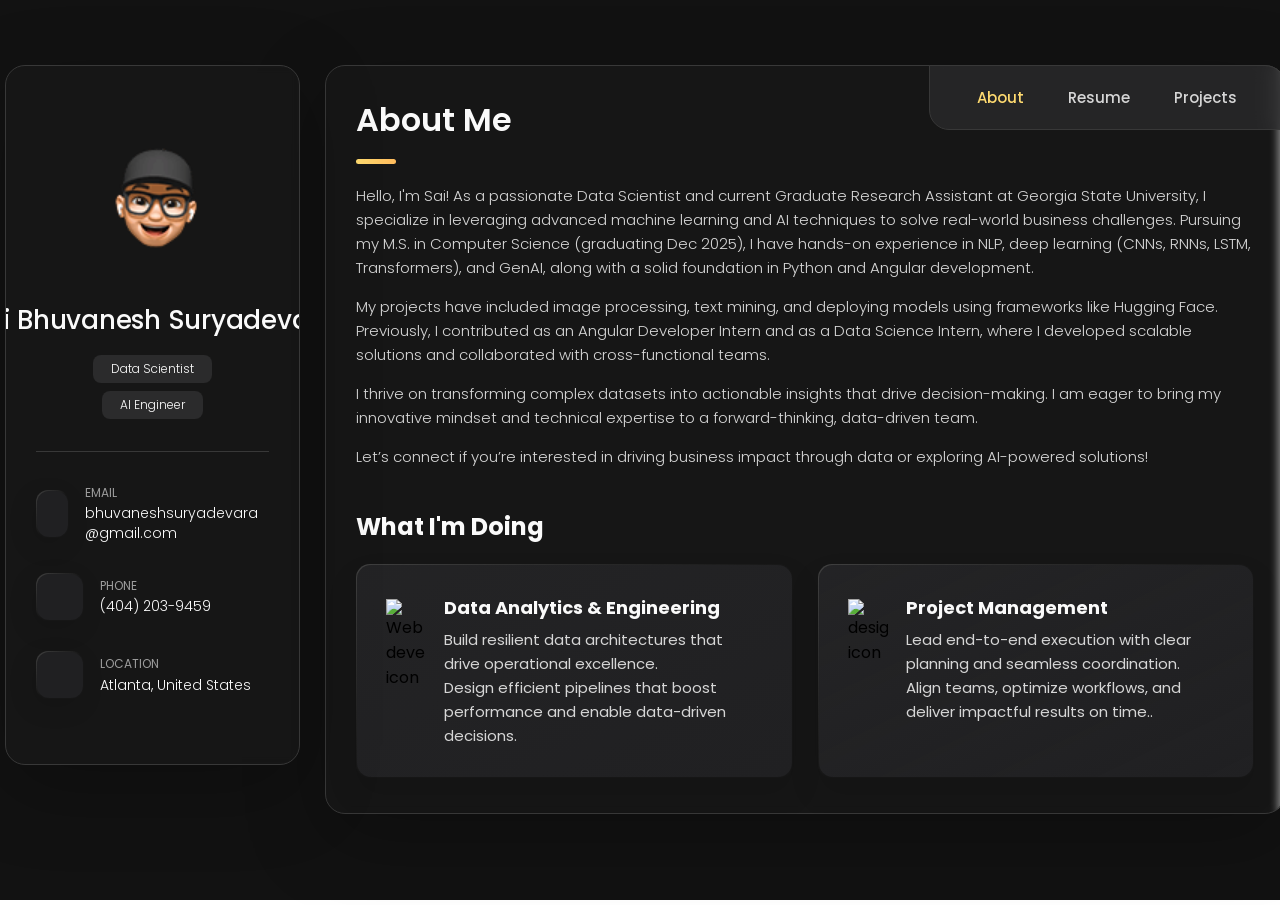
==== commit 0a922c44: "Remove previous user's personal info and images" ====
--- a/index.html
+++ b/index.html
@@ -5,12 +5,12 @@
   <meta charset="UTF-8">
   <meta http-equiv="X-UA-Compatible" content="IE=edge">
   <meta name="viewport" content="width=device-width, initial-scale=1.0">
-  <title>Darshana Rokade Portfolio</title>
+  <title>Sai Bhuvanesh Suryadevara Portfolio</title>
 
   <!--
     - favicon
   -->
-  <link rel="shortcut icon" href="./assets/images/slogo.png" type="image/x-icon">
+  <link rel="shortcut icon" href="./assets/images/logo.ico" type="image/x-icon">
 
   <!--
     - custom css link
@@ -48,7 +48,7 @@
         <div class="sidebar-info">
 
           <figure class="avatar-box">
-            <img src="./assets/images/portfolioimage.png" alt="Darshana Rokade" width="80">
+            <img src="./assets/images/avatar-1.png" alt="Sai Bhuvanesh Suryadevara" width="80">
           </figure>
 
           <div class="info-content">
@@ -338,13 +338,7 @@
         <article class="resume" data-page="resume">
 
           <header>
-            <h2 class="h2 article-title" style="display: flex; align-items: center;">Resume &nbsp
-              <!--                   <div class="icon-box">
-                      <a href="assets/docs/darshana_resume.pdf" target="_blank">
-                        <ion-icon name="download"></ion-icon>
-                      </div>
-   -->
-            </h2>
+            <h2 class="h2 article-title">Resume</h2>
           </header>
 
 
@@ -825,135 +819,7 @@
           - #RESEARCH
         -->
 
-        <!--         <article class="research" data-page="research">
-          <header>
-            <h2 class="h2 article-title">Research</h2>
-          </header>
-
-          <section class="research-posts">
-
-            <ul class="research-posts-list">
-
-              <li class="research-post-item">
-                <a href="https://arxiv.org/abs/2210.07471" target="_blank">
-                  <figure class="research-banner-box">
-                    <img src="./assets/images/commonsense_reasoning.png" alt="Commonsense reasoning" loading="lazy">
-                  </figure>
-                  <div class="research-content">
-                    <div class="research-meta">
-                      <p class="research-category">EACL 2023</p>
-                      <span class="dot"></span>
-                      <time datetime="2023-02-03">Feb 03, 2023</time>
-                    </div>
-                    <h5 class="h5 research-item-title">"John is 50 years old, can his son be 65?" Evaluating NLP Models' Understanding of Feasibility</h5>
-                    <p class="research-text">
-                      Demonstrated the limitations of large language models (LLM) like GPT3 
-                      and T5 by creating numerical feasibility data set. Created data set 
-                      and experimentation to show that the GPT3 has accuracy of just 19%. 
-                      Also, demonstrated the knowledge ingestion inability of such models. 
-                      Paper is published at EACL 2023.
-                    </p>
-                  </div>
-                </a>
-              </li>
-
-              <li class="research-post-item">
-                <a href="https://arxiv.org/abs/2306.05539" target="_blank">
-                  <figure class="research-banner-box">
-                    <img src="./assets/images/instruction_learning.png" alt="Instruction Learning" loading="lazy">
-                  </figure>
-                  <div class="research-content">
-                    <div class="research-meta">
-                      <p class="research-category">Instruction Learning</p>
-                      <span class="dot"></span>
-                      <time datetime="2023-05-17">May 17, 2023</time>
-                    </div>
-                    <h5 class="h5 research-item-title">Instruction Tuned Models are Quick Learners</h5>
-                    <p class="research-text">
-                      This research highlights instruction tuning in language models, showcasing 
-                      their impressive sample efficiency. In single task learning, they excel 
-                      with only 25% of the data, while in multi-task learning, they achieve 
-                      state-of-the-art results with just 6% of the data. This approach improves 
-                      sample efficiency, and pre-finetuning with instructions consistently 
-                      enhances performance by around 4%. However, challenges arise in tasks 
-                      like question rewriting and title generation with instruction tuning.
-                    </p>
-                  </div>
-                </a>
-              </li>
-
-              <li class="research-post-item">
-                <a href="https://www.atipriya.com/files/papers/varbert_oakland24.pdf" target="_blank">
-                  <figure class="research-banner-box">
-                     Ref: https://arxiv.org/pdf/2103.12801.pdf 
-                    <img src="./assets/images/variable_recovery.jpg" alt="variable_recovery" loading="lazy">
-                  </figure>
-                  <div class="research-content">
-                    <div class="research-meta">
-                      <p class="research-category">IEEE S&P 2024 (Oakland)</p>
-                      <span class="dot"></span>
-                      <time datetime="2023-05-10">May 10, 2023</time>
-                    </div>
-                    <h5 class="h5 research-item-title">"Len or index or count, anything but v1": Predicting
-                      Variable Names in Decompilation Output with Transfer
-                      Learning</h5>
-                    <p class="research-text">
-                      Created a Masked Language Model (MLM, BERT) for recovery of variable from decompiled source code. 
-                      Comparing pre-training performance of original code and decompiled code and effect of selective 
-                      variable masking using a Constrained Masked Language Model (CMLM) for performance improvements.
-                    </p>
-                  </div>
-                </a>
-              </li>
-
-              <li class="research-post-item">
-                <a href="https://arxiv.org/abs/2302.08624" target="_blank">
-                  <figure class="research-banner-box">
-                    <img src="./assets/images/instructabsa.png" alt="InstructABSA" loading="lazy">
-                  </figure>
-                  <div class="research-content">
-                    <div class="research-meta">
-                      <p class="research-category">Under review (NAACL)</p>
-                      <span class="dot"></span>
-                      <time datetime="2023-11-13">Nov 13, 2023</time>
-                    </div>
-                    <h5 class="h5 research-item-title">InstructABSA: Instruction Learning for Aspect Based Sentiment Analysis</h5>
-                    <p class="research-text">
-                      InstructABSA improves Aspect-Based Sentiment Analysis (ABSA) by including diverse examples during 
-                      training, surpassing previous state-of-the-art (SOTA) methods in Term Extraction, Sentiment 
-                      Classification, and Sentiment Pair Extraction on Sem Eval datasets, maintaining a strong 
-                      generalization with just 50% of the training data.
-                    </p>
-                  </div>
-                </a>
-              </li>
-
-              <li class="research-post-item">
-                <a href="https://arxiv.org/abs/2310.17876" target="_blank">
-                  <figure class="research-banner-box">
-                    <img src="./assets/images/targen.png" alt="TarGEN" loading="lazy">
-                  </figure>
-                  <div class="research-content">
-                    <div class="research-meta">
-                      <p class="research-category">Under review (NAACL)</p>
-                      <span class="dot"></span>
-                      <time datetime="2023-10-30">Oct 30, 2023</time>
-                    </div>
-                    <h5 class="h5 research-item-title">TarGEN: Targeted Data Generation with Large Language Models</h5>
-                    <p class="research-text">
-                      TarGEN, a seedless strategy, generates high-quality synthetic datasets using LLMs, outperforming 
-                      originals by 1-2% in SuperGLUE tasks. With instruction tuning, it achieves 84.54% on synthetic data 
-                      versus 81.49% on originals, maintaining diversity. T5-3B pre-finetuned on TarGEN 
-                      tops the OpenLLM leaderboard by 4.14%, providing an efficient benchmark solution.
-                    </p>
-                  </div>
-                </a>
-              </li>
-
-            </ul>
-          </section>
-        </article> 
-    -->
+
 
         <!--
           - #CONTACT
@@ -968,7 +834,7 @@
           <section class="mapbox" data-mapbox>
             <figure>
               <iframe
-                src="https://www.google.com/maps/embed?pb=!1m18!1m12!1m3!1d106598.4289583495!2d-111.92810105000001!3d33.3919224!2m3!1f0!2f0!3f0!3m2!1i1024!2i768!4f13.1!3m3!1m2!1s0x872b0898a6aa80e3%3A0xa2dd4aad392cb41f!2sTempe%2C%20AZ!5e0!3m2!1sen!2sus!4v1698120003442!5m2!1sen!2sus"
+                src="https://www.google.com/maps/embed?pb=!1m18!1m12!1m3!1d212270.7411321529!2d-84.5606888!3d33.7675437!2m3!1f0!2f0!3f0!3m2!1i1024!2i768!4f13.1!3m3!1m2!1s0x88f5045d6993098d%3A0x66fede2f990b630b!2sAtlanta%2C%20GA!5e0!3m2!1sen!2sus!4v1698120003442!5m2!1sen!2sus"
                 width="400" height="300" style="border:0;" allowfullscreen="" loading="lazy"
                 referrerpolicy="no-referrer-when-downgrade">
               </iframe>
@@ -979,9 +845,7 @@
 
             <h3 class="h3 form-title">Contact Form</h3>
 
-            <form
-              action="https://docs.google.com/forms/d/e/1FAIpQLSeFbZCghXLqqVEtawpsh4CaiyhFer93LoKePsMSuY09WXQTLw/formResponse"
-              class="form" target="_blank" data-form>
+            <form action="#" class="form" target="_blank" data-form>
 
               <div class="input-wrapper">
                 <input type="text" name="entry.1325375650" class="form-input" placeholder="Full name" required
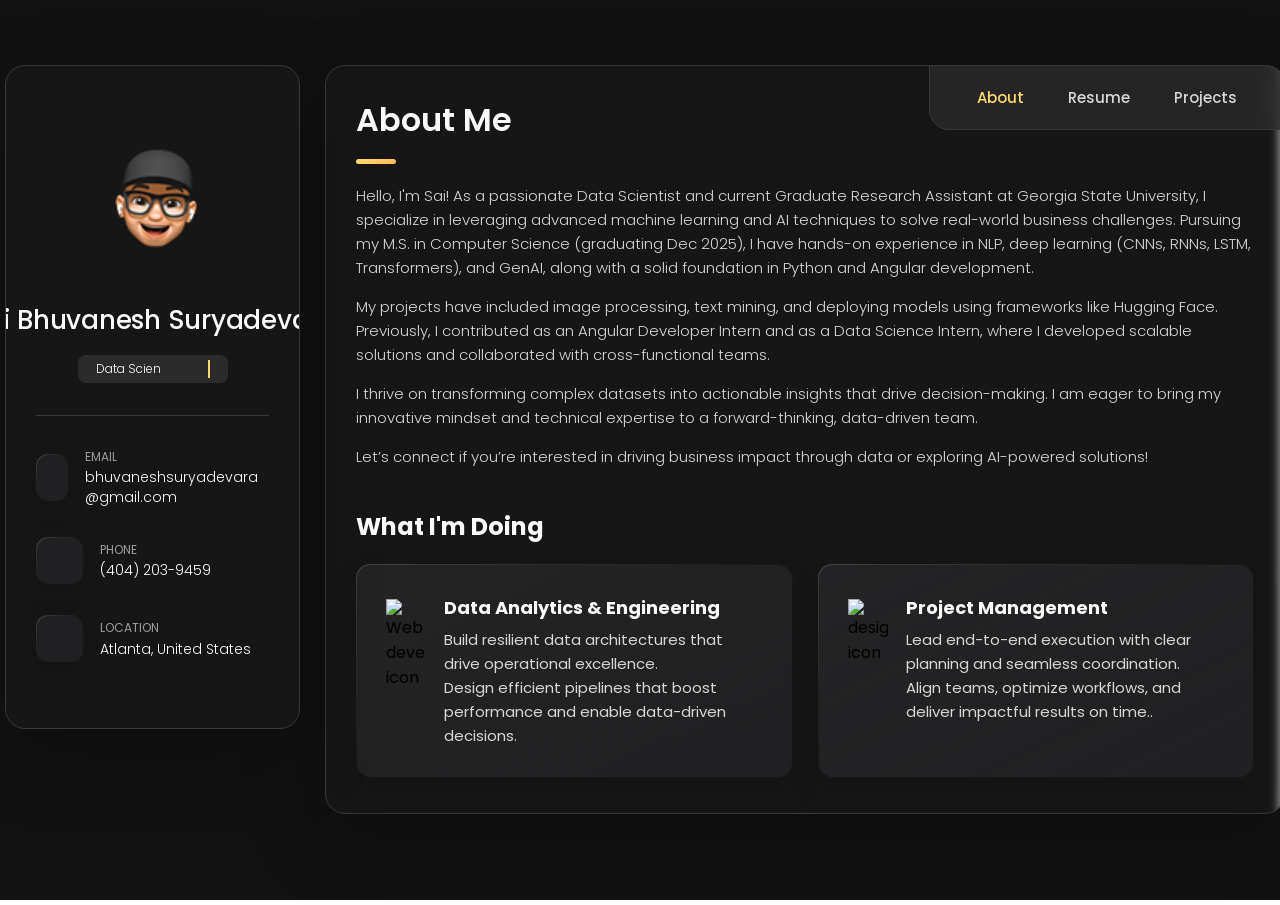
==== commit eb2be961: "Enhance Interactivity: Typewriter effect, hover animations, scroll reveal" ====
--- a/index.html
+++ b/index.html
@@ -54,9 +54,9 @@
           <div class="info-content">
             <h1 class="name" title="Sai Bhuvanesh Suryadevara">Sai Bhuvanesh Suryadevara</h1>
 
-            <p class="title">Data Scientist</p>
-            <p class="gap"></p>
-            <p class="title">AI Engineer</p>
+            <p class="title" style="min-width: 150px;">
+              <span class="typewriter-text" data-typewriter-target>Data Scientist</span>
+            </p>
           </div>
 
           <button class="info_more-btn" data-sidebar-btn>
--- a/assets/css/style.css
+++ b/assets/css/style.css
@@ -1708,3 +1708,52 @@
     text-overflow: unset;
   }
 }
+
+/*-----------------------------------*  #INTERACTIVE ENHANCEMENTS
+\*-----------------------------------*/
+
+/* Card Hover Effects */
+.content-card, 
+.service-item, 
+.skill-item,
+.project-post-item > a {
+  transition: var(--transition-2);
+}
+
+.content-card:hover, 
+.service-item:hover, 
+.skill-item:hover,
+.project-post-item > a:hover {
+  transform: translateY(-5px) scale(1.02);
+  box-shadow: var(--shadow-2), 0 0 10px hsla(45, 100%, 72%, 0.1);
+  border-color: var(--orange-yellow-crayola);
+}
+
+/* Button Pulse/Glow */
+.info_more-btn:hover {
+  box-shadow: var(--shadow-2), 0 0 15px hsla(45, 100%, 72%, 0.4);
+}
+
+/* Scroll Animation Classes */
+.fade-in-up {
+  opacity: 0;
+  transform: translateY(30px);
+  transition: opacity 0.6s ease-out, transform 0.6s ease-out;
+}
+
+.fade-in-up.visible {
+  opacity: 1;
+  transform: translateY(0);
+}
+
+/* Typewriter Cursor */
+.typewriter-text {
+  border-right: 2px solid var(--orange-yellow-crayola);
+  white-space: nowrap;
+  animation: blink-caret 0.75s step-end infinite;
+}
+
+@keyframes blink-caret {
+  from, to { border-color: transparent }
+  50% { border-color: var(--orange-yellow-crayola); }
+}
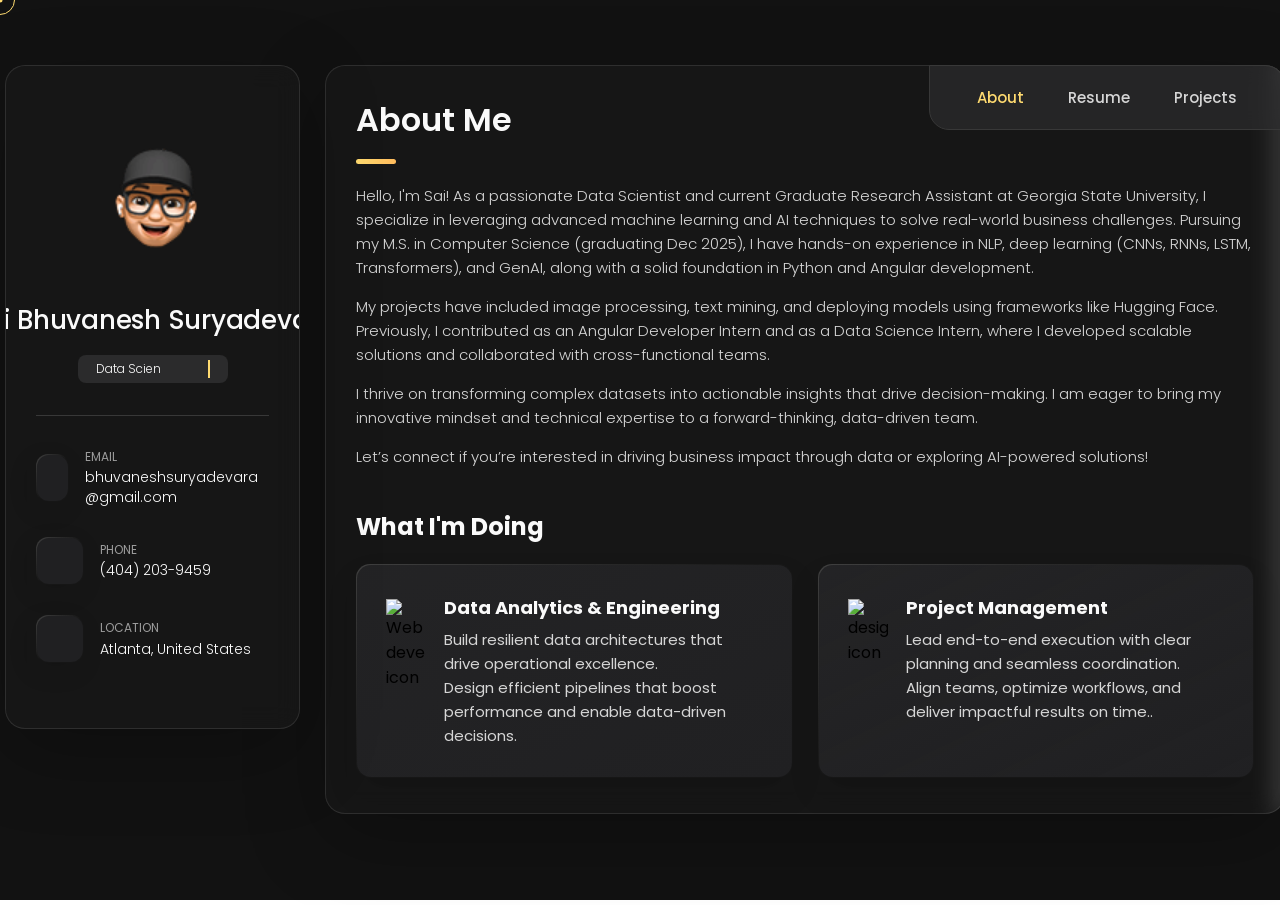
==== commit c300a4b2: "Add Advanced Visuals: Custom cursor, Preloader, Gold Particles" ====
--- a/index.html
+++ b/index.html
@@ -26,6 +26,15 @@
 </head>
 
 <body>
+
+  <!-- Preloader -->
+  <div id="preloader">
+    <div class="loader-ring"></div>
+  </div>
+
+  <!-- Custom Cursor -->
+  <div class="cursor-dot" data-cursor-dot></div>
+  <div class="cursor-outline" data-cursor-outline></div>
 
   <!-- 
     Ref for particles:- https://vincentgarreau.com/particles.js/
--- a/assets/css/style.css
+++ b/assets/css/style.css
@@ -1757,3 +1757,101 @@
   from, to { border-color: transparent }
   50% { border-color: var(--orange-yellow-crayola); }
 }
+
+/*-----------------------------------*  #ADVANCED VISUALS
+\*-----------------------------------*/
+
+/* Custom Cursor */
+.cursor-dot,
+.cursor-outline {
+  position: fixed;
+  top: 0;
+  left: 0;
+  transform: translate(-50%, -50%);
+  border-radius: 50%;
+  z-index: 9999;
+  pointer-events: none;
+}
+
+.cursor-dot {
+  width: 5px;
+  height: 5px;
+  background-color: var(--orange-yellow-crayola);
+}
+
+.cursor-outline {
+  width: 30px;
+  height: 30px;
+  border: 1px solid var(--orange-yellow-crayola);
+  transition: width 0.2s, height 0.2s, background-color 0.2s;
+}
+
+body:hover .cursor-outline {
+  opacity: 1;
+}
+
+/* Cursor Hover State */
+body.hovering .cursor-outline {
+  width: 50px;
+  height: 50px;
+  background-color: hsla(45, 100%, 72%, 0.1);
+}
+
+/* Glassmorphism Refinement */
+.sidebar, article {
+  background: rgba(30, 30, 30, 0.4); /* More transparent */
+  backdrop-filter: blur(12px); /* Stronger blur */
+  border: 1px solid rgba(255, 255, 255, 0.1);
+}
+
+/* Custom Scrollbar */
+::-webkit-scrollbar {
+  width: 8px;
+}
+
+::-webkit-scrollbar-track {
+  background: var(--jet); 
+}
+
+::-webkit-scrollbar-thumb {
+  background: var(--orange-yellow-crayola);
+  border-radius: 4px;
+}
+
+::-webkit-scrollbar-thumb:hover {
+  background: var(--vegas-gold); 
+}
+
+/* Preloader */
+#preloader {
+  position: fixed;
+  top: 0;
+  left: 0;
+  width: 100%;
+  height: 100%;
+  background: var(--eerie-black-1);
+  display: flex;
+  justify-content: center;
+  align-items: center;
+  z-index: 10000;
+  transition: opacity 0.5s ease-out, visibility 0.5s;
+}
+
+.loader-ring {
+  width: 60px;
+  height: 60px;
+  border: 4px solid transparent;
+  border-top: 4px solid var(--orange-yellow-crayola);
+  border-radius: 50%;
+  animation: spin 1s linear infinite;
+}
+
+@keyframes spin {
+  0% { transform: rotate(0deg); }
+  100% { transform: rotate(360deg); }
+}
+
+#preloader.loaded {
+  opacity: 0;
+  visibility: hidden;
+}
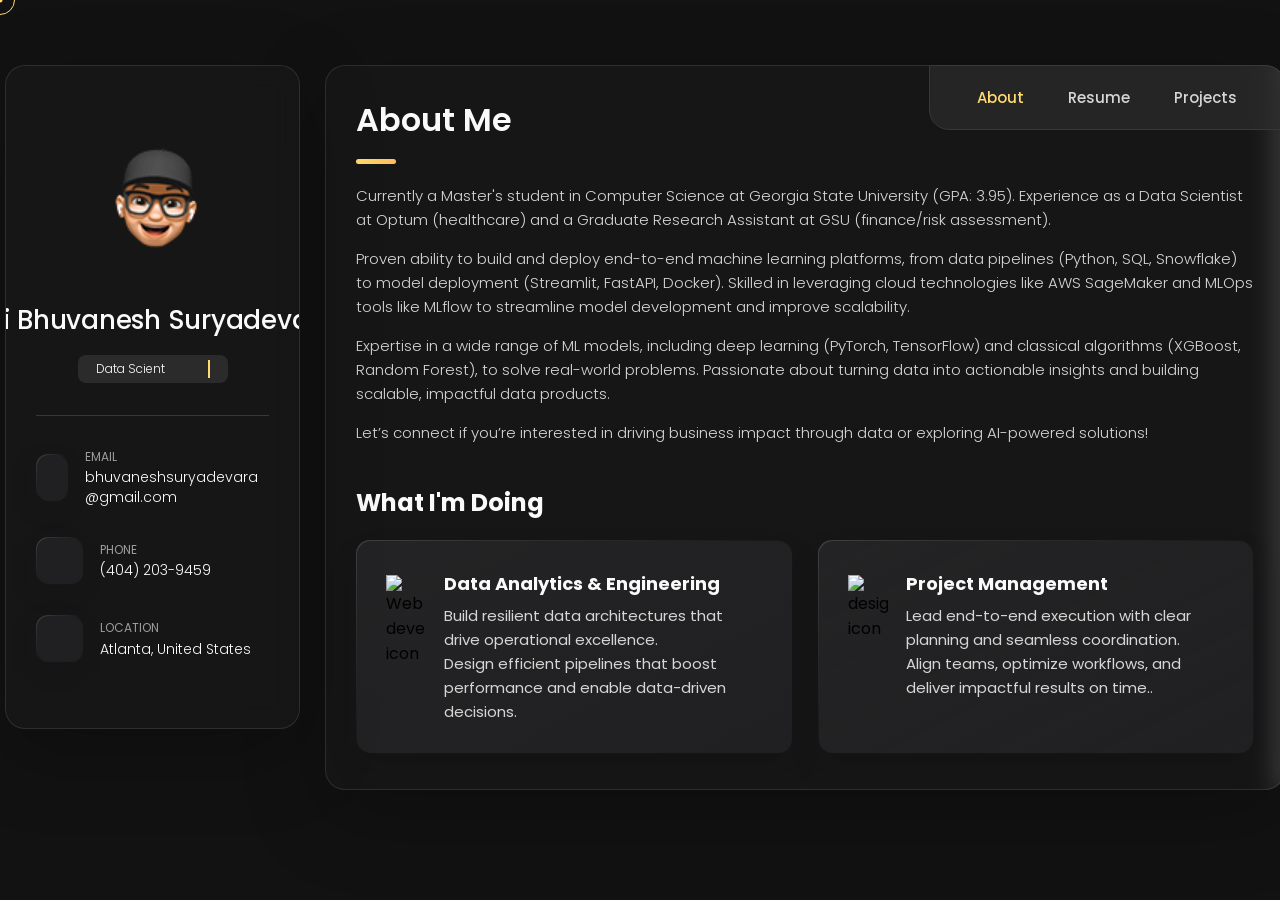
==== commit a502eaed: "Update portfolio content: Projects, Bio, Experience, Skills" ====
--- a/index.html
+++ b/index.html
@@ -226,20 +226,20 @@
 
           <section class="about-text">
             <p>
-              Hello, I'm Sai! As a passionate Data Scientist and current Graduate Research Assistant at Georgia State
-              University, I specialize in leveraging advanced machine learning and AI techniques to solve real-world
-              business challenges. Pursuing my M.S. in Computer Science (graduating Dec 2025), I have hands-on
-              experience in NLP, deep learning (CNNs, RNNs, LSTM, Transformers), and GenAI, along with a solid
-              foundation in Python and Angular development.
+              Currently a Master's student in Computer Science at Georgia State University (GPA: 3.95).
+              Experience as a Data Scientist at Optum (healthcare) and a Graduate Research Assistant at GSU
+              (finance/risk assessment).
             </p>
             <p>
-              My projects have included image processing, text mining, and deploying models using frameworks like
-              Hugging Face. Previously, I contributed as an Angular Developer Intern and as a Data Science Intern, where
-              I developed scalable solutions and collaborated with cross-functional teams.
+              Proven ability to build and deploy end-to-end machine learning platforms, from data pipelines (Python,
+              SQL, Snowflake) to model deployment (Streamlit, FastAPI, Docker).
+              Skilled in leveraging cloud technologies like AWS SageMaker and MLOps tools like MLflow to streamline
+              model development and improve scalability.
             </p>
             <p>
-              I thrive on transforming complex datasets into actionable insights that drive decision-making. I am eager
-              to bring my innovative mindset and technical expertise to a forward-thinking, data-driven team.
+              Expertise in a wide range of ML models, including deep learning (PyTorch, TensorFlow) and classical
+              algorithms (XGBoost, Random Forest), to solve real-world problems.
+              Passionate about turning data into actionable insights and building scalable, impactful data products.
             </p>
             <p>
               Let’s connect if you’re interested in driving business impact through data or exploring AI-powered
@@ -678,7 +678,7 @@
         <article class="projects" data-page="projects">
 
           <header>
-            <h2 class="h2 article-title">Projects</h2>
+            <h2 class="h2 article-title">Featured Projects</h2>
           </header>
 
           <section class="project-posts">
@@ -687,133 +687,130 @@
 
               <li class="project-post-item">
                 <a href="#">
-
-                  <figure class="project-banner-box">
-                    <img src="./assets/images/project-1.jpg" alt="Gen AI PDF Assistant" loading="lazy">
-                  </figure>
-
                   <div class="project-content">
-
                     <div class="project-meta">
-                      <p class="project-category">GenAI</p>
+                      <p class="project-category">MLOps</p>
                       <span class="dot"></span>
-                      <p class="project-category">LLMs</p>
-                      <span class="dot"></span>
-                      <p class="project-category">RAG</p>
-                    </div>
-
-                    <h3 class="h4 project-item-title">Gen AI PDF Q&A Assistant</h3>
-
+                      <p class="project-category">AWS SageMaker</p>
+                    </div>
+                    <h3 class="h4 project-item-title">Loan Risk Assessment Platform</h3>
                     <p class="project-text">
-                      Built a document-based Q&A assistant using Retrieval-Augmented Generation (RAG) with LangChain,
-                      FAISS, and OpenAI API, enabling users to query PDF content with contextual responses via a
-                      Streamlit interface.
-                    </p>
-
+                      Developed and deployed a real-time, end-to-end loan risk assessment platform using MLOps
+                      principles.
+                      Built user-facing Streamlit interface and FastAPI backend. Automated CI/CD with Docker.
+                      Streamlined model training with SageMaker.
+                    </p>
                     <div class="project-tech">
                       <span class="tech">Python</span>
                     </div>
                     <div class="project-tech">
-                      <span class="tech">LangChain</span>
-                    </div>
-                    <div class="project-tech">
-                      <span class="tech">OpenAI API</span>
-                    </div>
-                    <div class="project-tech">
                       <span class="tech">Streamlit</span>
                     </div>
                     <div class="project-tech">
-                      <span class="tech">FAISS</span>
-                    </div>
-
+                      <span class="tech">FastAPI</span>
+                    </div>
+                    <div class="project-tech">
+                      <span class="tech">AWS SageMaker</span>
+                    </div>
+                    <div class="project-tech">
+                      <span class="tech">MLflow</span>
+                    </div>
                   </div>
-
                 </a>
               </li>
 
               <li class="project-post-item">
                 <a href="#">
-
-                  <figure class="project-banner-box">
-                    <img src="./assets/images/project-2.png" alt="Churn Prediction" loading="lazy">
-                  </figure>
-
                   <div class="project-content">
-
                     <div class="project-meta">
                       <p class="project-category">Predictive Modeling</p>
                       <span class="dot"></span>
-                      <p class="project-category">Tableau</p>
-                      <span class="dot"></span>
-                      <p class="project-category">Analytics</p>
-                    </div>
-
-                    <h3 class="h4 project-item-title">Churn Prediction Using Predictive Models</h3>
-
+                      <p class="project-category">Healthcare</p>
+                    </div>
+                    <h3 class="h4 project-item-title">Healthcare Utilization & Readmission Models</h3>
                     <p class="project-text">
-                      Developed and optimized a customer churn prediction model by performing feature engineering and
-                      statistical analysis to enhance accuracy and uncover key churn drivers; visualized insights
-                      through interactive Tableau dashboards.
-                    </p>
-
+                      Developed predictive models that reduced hospital readmission rates by 8% by analyzing EHR and
+                      claims data.
+                      Engineered large-scale ETL workflows in Snowflake. Built Power BI dashboards for business
+                      monitoring.
+                    </p>
                     <div class="project-tech">
                       <span class="tech">Python</span>
                     </div>
                     <div class="project-tech">
-                      <span class="tech">Statistical Analysis</span>
-                    </div>
-                    <div class="project-tech">
-                      <span class="tech">Tableau</span>
-                    </div>
-                    <div class="project-tech">
-                      <span class="tech">Feature Engineering</span>
-                    </div>
-
+                      <span class="tech">Snowflake</span>
+                    </div>
+                    <div class="project-tech">
+                      <span class="tech">TensorFlow</span>
+                    </div>
+                    <div class="project-tech">
+                      <span class="tech">XGBoost</span>
+                    </div>
+                    <div class="project-tech">
+                      <span class="tech">Power BI</span>
+                    </div>
                   </div>
-
                 </a>
               </li>
 
               <li class="project-post-item">
                 <a href="#">
-
-                  <figure class="project-banner-box">
-                    <img src="./assets/images/project-3.jpg" alt="Crop Prediction" loading="lazy">
-                  </figure>
-
                   <div class="project-content">
-
                     <div class="project-meta">
                       <p class="project-category">MLOps</p>
                       <span class="dot"></span>
                       <p class="project-category">Regression</p>
+                    </div>
+                    <h3 class="h4 project-item-title">End-to-End House Price Prediction</h3>
+                    <p class="project-text">
+                      Built a complete MLOps pipeline to predict house prices, from data exploration to scalable
+                      deployment.
+                      Conducted extensive EDA and feature engineering. Integrated ZenML and MLflow for reproducible
+                      pipelines.
+                    </p>
+                    <div class="project-tech">
+                      <span class="tech">Python</span>
+                    </div>
+                    <div class="project-tech">
+                      <span class="tech">ZenML</span>
+                    </div>
+                    <div class="project-tech">
+                      <span class="tech">MLflow</span>
+                    </div>
+                    <div class="project-tech">
+                      <span class="tech">Scikit-Learn</span>
+                    </div>
+                  </div>
+                </a>
+              </li>
+
+              <li class="project-post-item">
+                <a href="#">
+                  <div class="project-content">
+                    <div class="project-meta">
+                      <p class="project-category">GenAI</p>
                       <span class="dot"></span>
-                      <p class="project-category">Deployment</p>
-                    </div>
-
-                    <h3 class="h4 project-item-title">End-to-End House Crop Prediction</h3>
-
+                      <p class="project-category">RAG</p>
+                    </div>
+                    <h3 class="h4 project-item-title">PDF Q&A Assistant with RAG & LLMs</h3>
                     <p class="project-text">
-                      Developed an end-to-end crop price prediction pipeline in Python using EDA, advanced feature
-                      engineering, and a validated regression model, with MLOps integration (ZenML, MLflow) for tracking
-                      and scalable deployment.
-                    </p>
-
+                      Created an intelligent Q&A assistant for chatting with PDF documents.
+                      Implemented Retrieval-Augmented Generation (RAG) using LangChain, FAISS for similarity search, and
+                      OpenAI API.
+                    </p>
                     <div class="project-tech">
                       <span class="tech">Python</span>
                     </div>
                     <div class="project-tech">
-                      <span class="tech">ZenML</span>
-                    </div>
-                    <div class="project-tech">
-                      <span class="tech">MLflow</span>
-                    </div>
-                    <div class="project-tech">
-                      <span class="tech">Regression</span>
-                    </div>
-
+                      <span class="tech">LangChain</span>
+                    </div>
+                    <div class="project-tech">
+                      <span class="tech">FAISS</span>
+                    </div>
+                    <div class="project-tech">
+                      <span class="tech">OpenAI API</span>
+                    </div>
                   </div>
-
                 </a>
               </li>
 
@@ -823,12 +820,187 @@
 
         </article>
 
-
         <!--
-          - #RESEARCH
+          - #RESUME
         -->
 
-
+        <article class="resume" data-page="resume">
+
+          <header>
+            <h2 class="h2 article-title">Resume</h2>
+          </header>
+
+          <section class="timeline">
+
+            <div class="title-wrapper">
+              <div class="icon-box">
+                <ion-icon name="book-outline"></ion-icon>
+              </div>
+
+              <h3 class="h3">Experience</h3>
+            </div>
+
+            <ol class="timeline-list">
+
+              <li class="timeline-item">
+
+                <h4 class="h4 timeline-item-title">Georgia State University
+                  <span class="right-align">Atlanta, GA</span>
+                </h4>
+
+                <span class="program">Data Scientist (Graduate Research Assistant)
+                  <span class="right-align-gold">Aug 2023 – Present</span>
+                </span>
+
+                <p class="timeline-text">
+                  Specializing in finance and risk assessment. Building and deploying end-to-end machine learning
+                  platforms, managing data pipelines, and utilizing AWS SageMaker and MLOps tools.
+                </p>
+
+              </li>
+
+              <li class="timeline-item">
+
+                <h4 class="h4 timeline-item-title">Optum
+                  <span class="right-align">Haryana, India</span>
+                </h4>
+
+                <span class="program">Data Scientist
+                  <span class="right-align-gold">Jul 2022 – Jul 2023</span>
+                </span>
+
+                <p class="timeline-text">
+                  Developed predictive models reducing hospital readmission rates by 8%. Engineered ETL workflows in
+                  Snowflake. Built Power BI dashboards and conducted A/B testing for cost-reduction strategies.
+                </p>
+
+              </li>
+
+            </ol>
+
+          </section>
+
+          <section class="skill">
+
+            <h3 class="h3 skill-title">My Skills</h3>
+
+            <h5 class="h4 skill-category">Languages</h5>
+            <ul class="skill-list">
+              <li class="skill-item">
+                <div class="skill-content-box">Python</div>
+              </li>
+              <li class="skill-item">
+                <div class="skill-content-box">SQL</div>
+              </li>
+              <li class="skill-item">
+                <div class="skill-content-box">R</div>
+              </li>
+            </ul>
+
+            <h5 class="h4 skill-category">ML Frameworks</h5>
+            <ul class="skill-list">
+              <li class="skill-item">
+                <div class="skill-content-box">PyTorch</div>
+              </li>
+              <li class="skill-item">
+                <div class="skill-content-box">TensorFlow</div>
+              </li>
+              <li class="skill-item">
+                <div class="skill-content-box">Keras</div>
+              </li>
+              <li class="skill-item">
+                <div class="skill-content-box">Scikit-Learn</div>
+              </li>
+            </ul>
+
+            <h5 class="h4 skill-category">Web & Deployment</h5>
+            <ul class="skill-list">
+              <li class="skill-item">
+                <div class="skill-content-box">FastAPI</div>
+              </li>
+              <li class="skill-item">
+                <div class="skill-content-box">Streamlit</div>
+              </li>
+              <li class="skill-item">
+                <div class="skill-content-box">Docker</div>
+              </li>
+            </ul>
+
+            <h5 class="h4 skill-category">Cloud & MLOps</h5>
+            <ul class="skill-list">
+              <li class="skill-item">
+                <div class="skill-content-box">AWS SageMaker</div>
+              </li>
+              <li class="skill-item">
+                <div class="skill-content-box">AWS S3</div>
+              </li>
+              <li class="skill-item">
+                <div class="skill-content-box">Azure ML</div>
+              </li>
+              <li class="skill-item">
+                <div class="skill-content-box">MLflow</div>
+              </li>
+              <li class="skill-item">
+                <div class="skill-content-box">CI/CD</div>
+              </li>
+              <li class="skill-item">
+                <div class="skill-content-box">Git</div>
+              </li>
+            </ul>
+
+            <h5 class="h4 skill-category">Data & Visualization</h5>
+            <ul class="skill-list">
+              <li class="skill-item">
+                <div class="skill-content-box">Pandas</div>
+              </li>
+              <li class="skill-item">
+                <div class="skill-content-box">NumPy</div>
+              </li>
+              <li class="skill-item">
+                <div class="skill-content-box">Tableau</div>
+              </li>
+              <li class="skill-item">
+                <div class="skill-content-box">PowerBI</div>
+              </li>
+              <li class="skill-item">
+                <div class="skill-content-box">Matplotlib</div>
+              </li>
+              <li class="skill-item">
+                <div class="skill-content-box">Seaborn</div>
+              </li>
+            </ul>
+
+            <h5 class="h4 skill-category">Core Concepts</h5>
+            <ul class="skill-list">
+              <li class="skill-item">
+                <div class="skill-content-box">Predictive Modeling</div>
+              </li>
+              <li class="skill-item">
+                <div class="skill-content-box">NLP</div>
+              </li>
+              <li class="skill-item">
+                <div class="skill-content-box">LLMs</div>
+              </li>
+              <li class="skill-item">
+                <div class="skill-content-box">RAG</div>
+              </li>
+              <li class="skill-item">
+                <div class="skill-content-box">Classification</div>
+              </li>
+              <li class="skill-item">
+                <div class="skill-content-box">Regression</div>
+              </li>
+              <li class="skill-item">
+                <div class="skill-content-box">EDA</div>
+              </li>
+              <li class="skill-item">
+                <div class="skill-content-box">Agile</div>
+              </li>
+            </ul>
+
+          </section>
+
+        </article>
 
         <!--
           - #CONTACT
@@ -854,7 +1026,16 @@
 
             <h3 class="h3 form-title">Contact Form</h3>
 
-            <form action="#" class="form" target="_blank" data-form>
+            <p style="color: var(--light-gray); margin-bottom: 20px;">
+              Feel free to reach out to me via email at <a href="mailto:bhuvaneshsuryadevara@gmail.com"
+                style="display:inline; color: var(--orange-yellow-crayola);">bhuvaneshsuryadevara@gmail.com</a>
+              or connect with me on <a href="https://linkedin.com/in/suryadevarasai/" target="_blank"
+                style="display:inline; color: var(--orange-yellow-crayola);">LinkedIn</a>.
+            </p>
+
+            <!-- <form
+              action="#"
+              class="form" target="_blank" data-form>
 
               <div class="input-wrapper">
                 <input type="text" name="entry.1325375650" class="form-input" placeholder="Full name" required
@@ -872,7 +1053,7 @@
                 <span>Send Message</span>
               </button>
 
-            </form>
+            </form> -->
 
           </section>
 
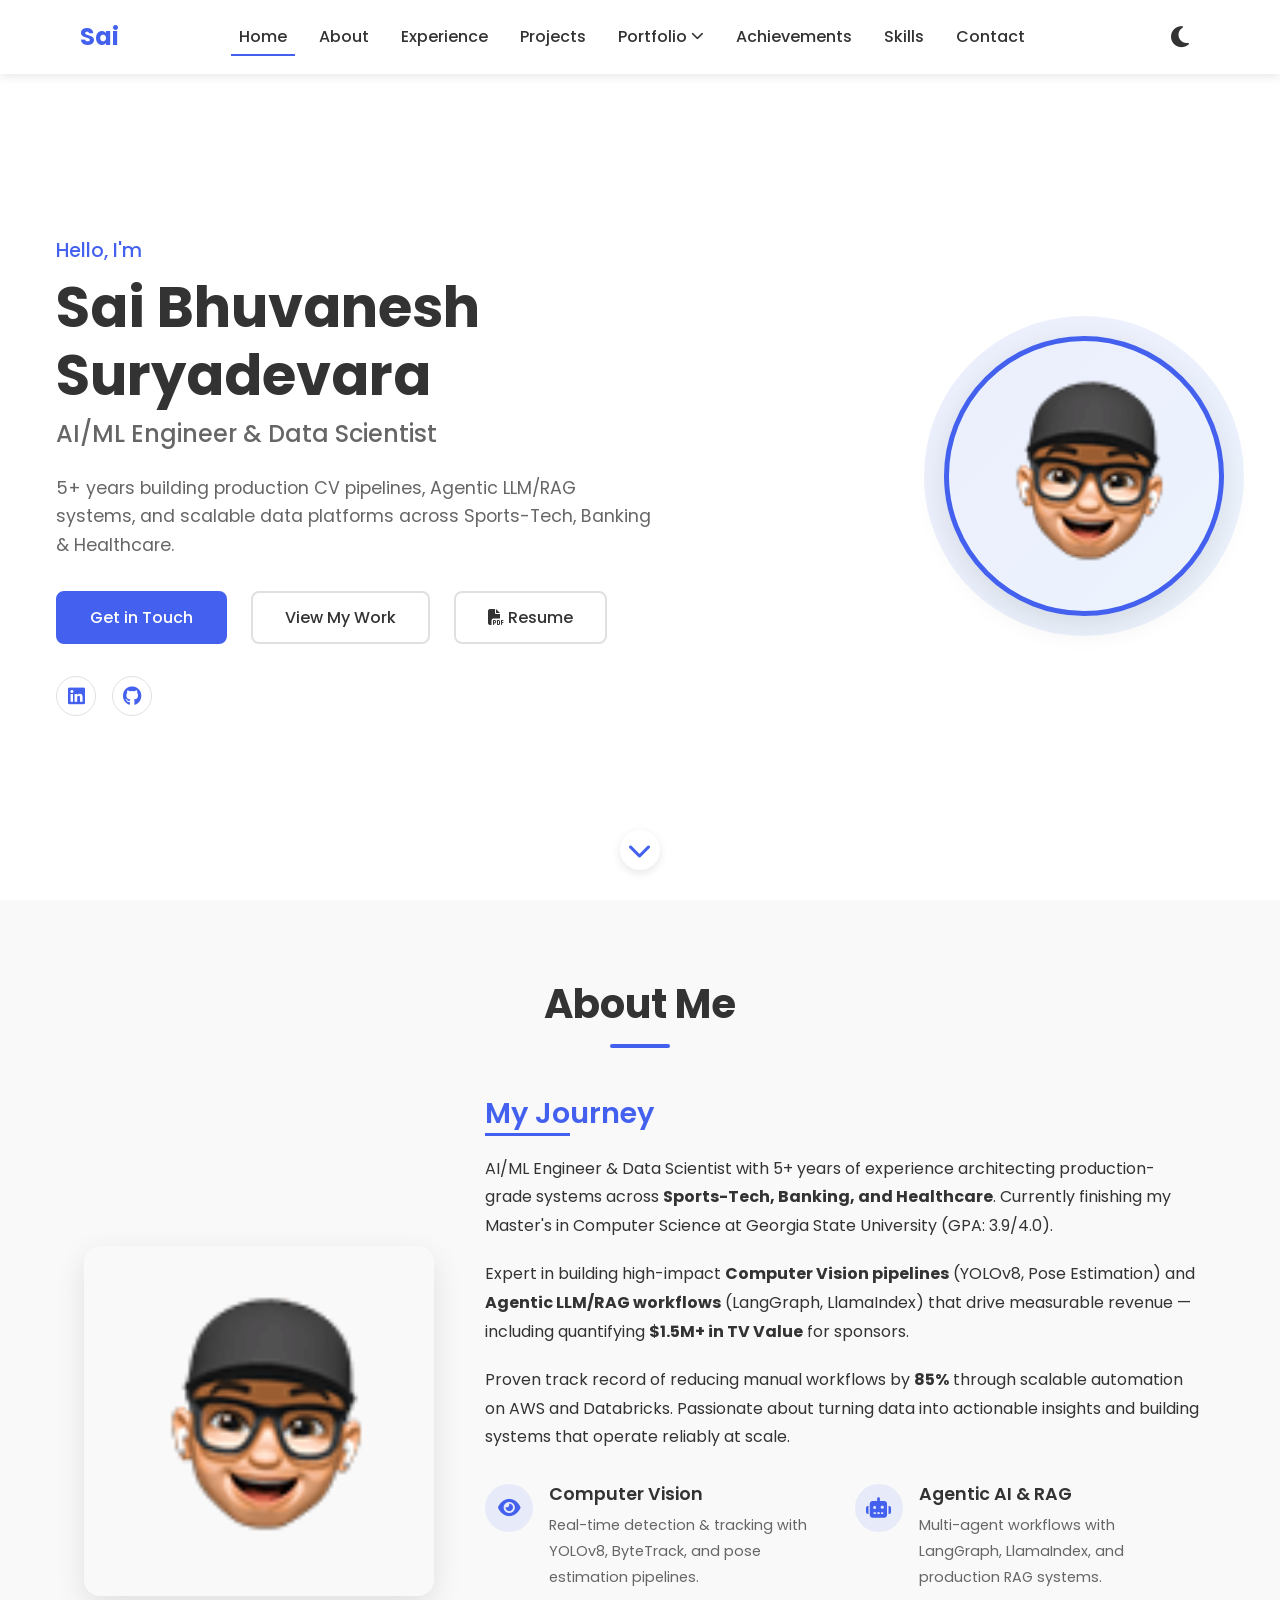
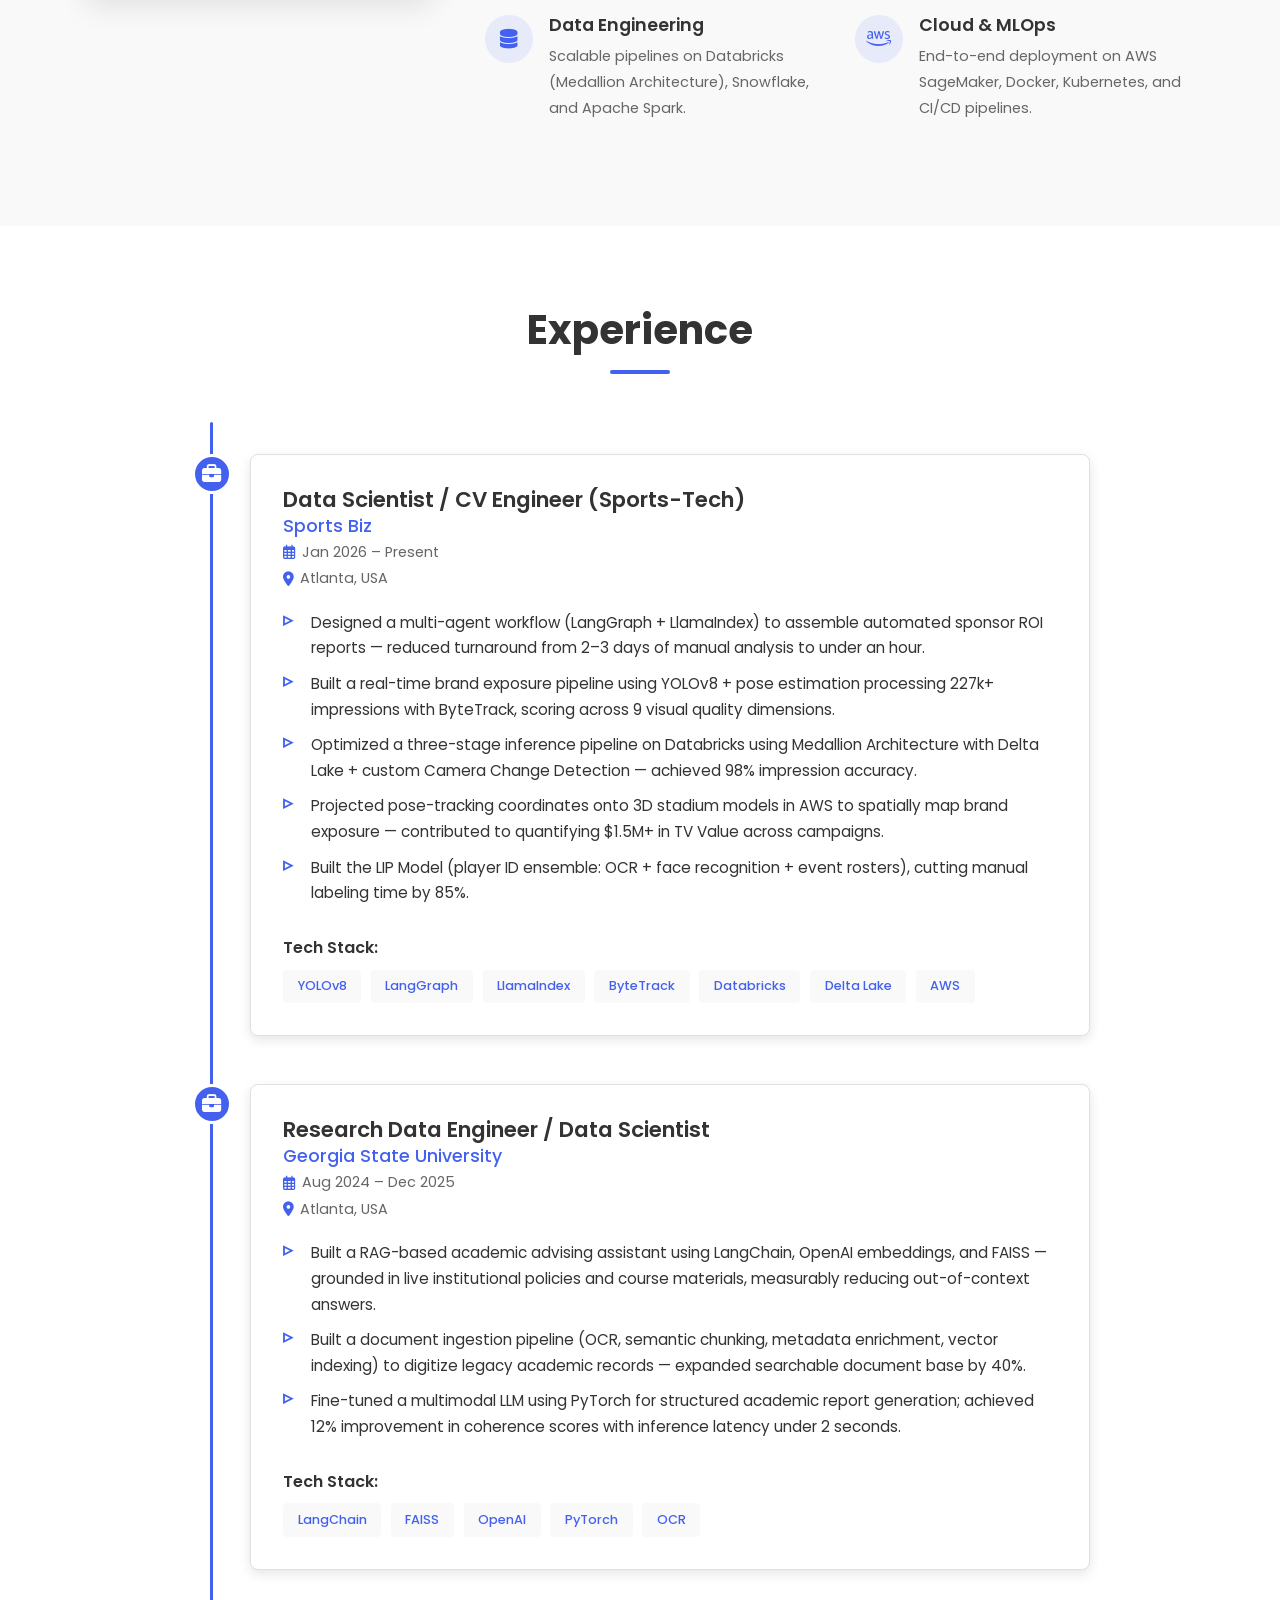
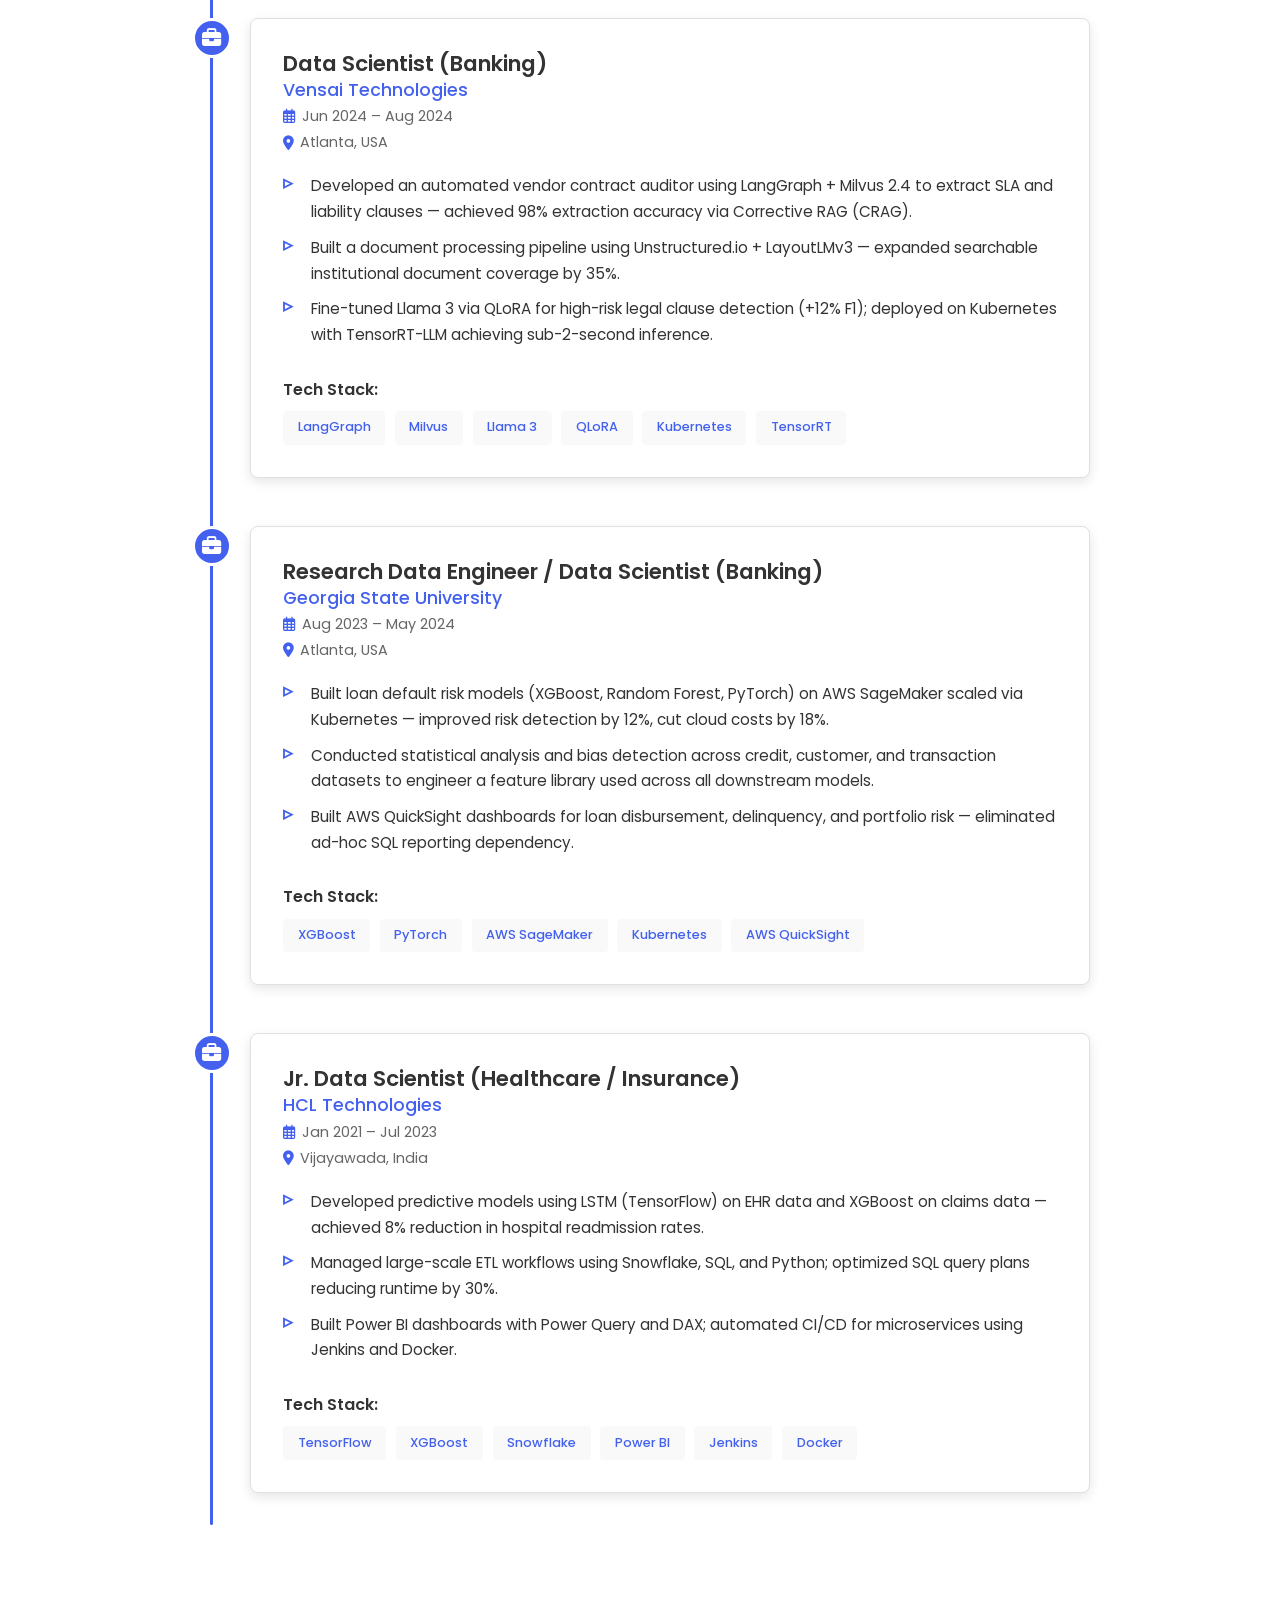
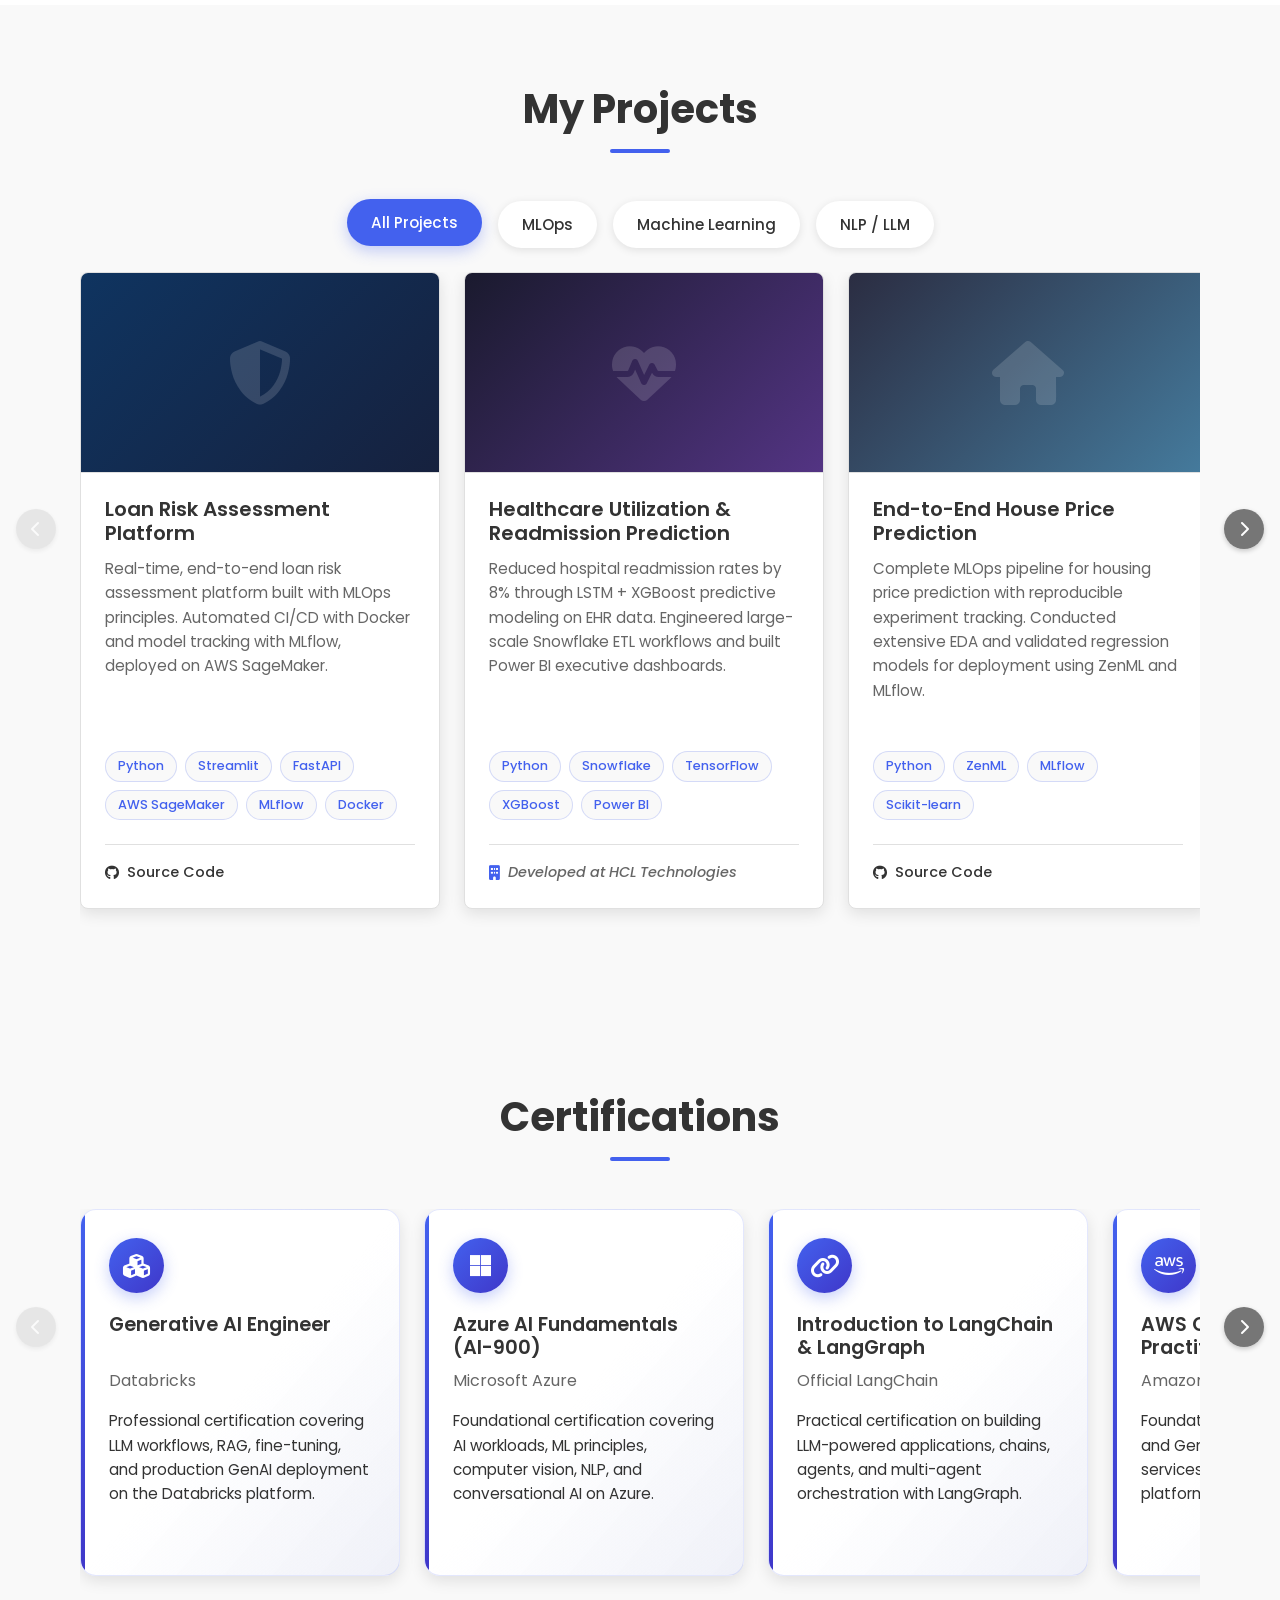
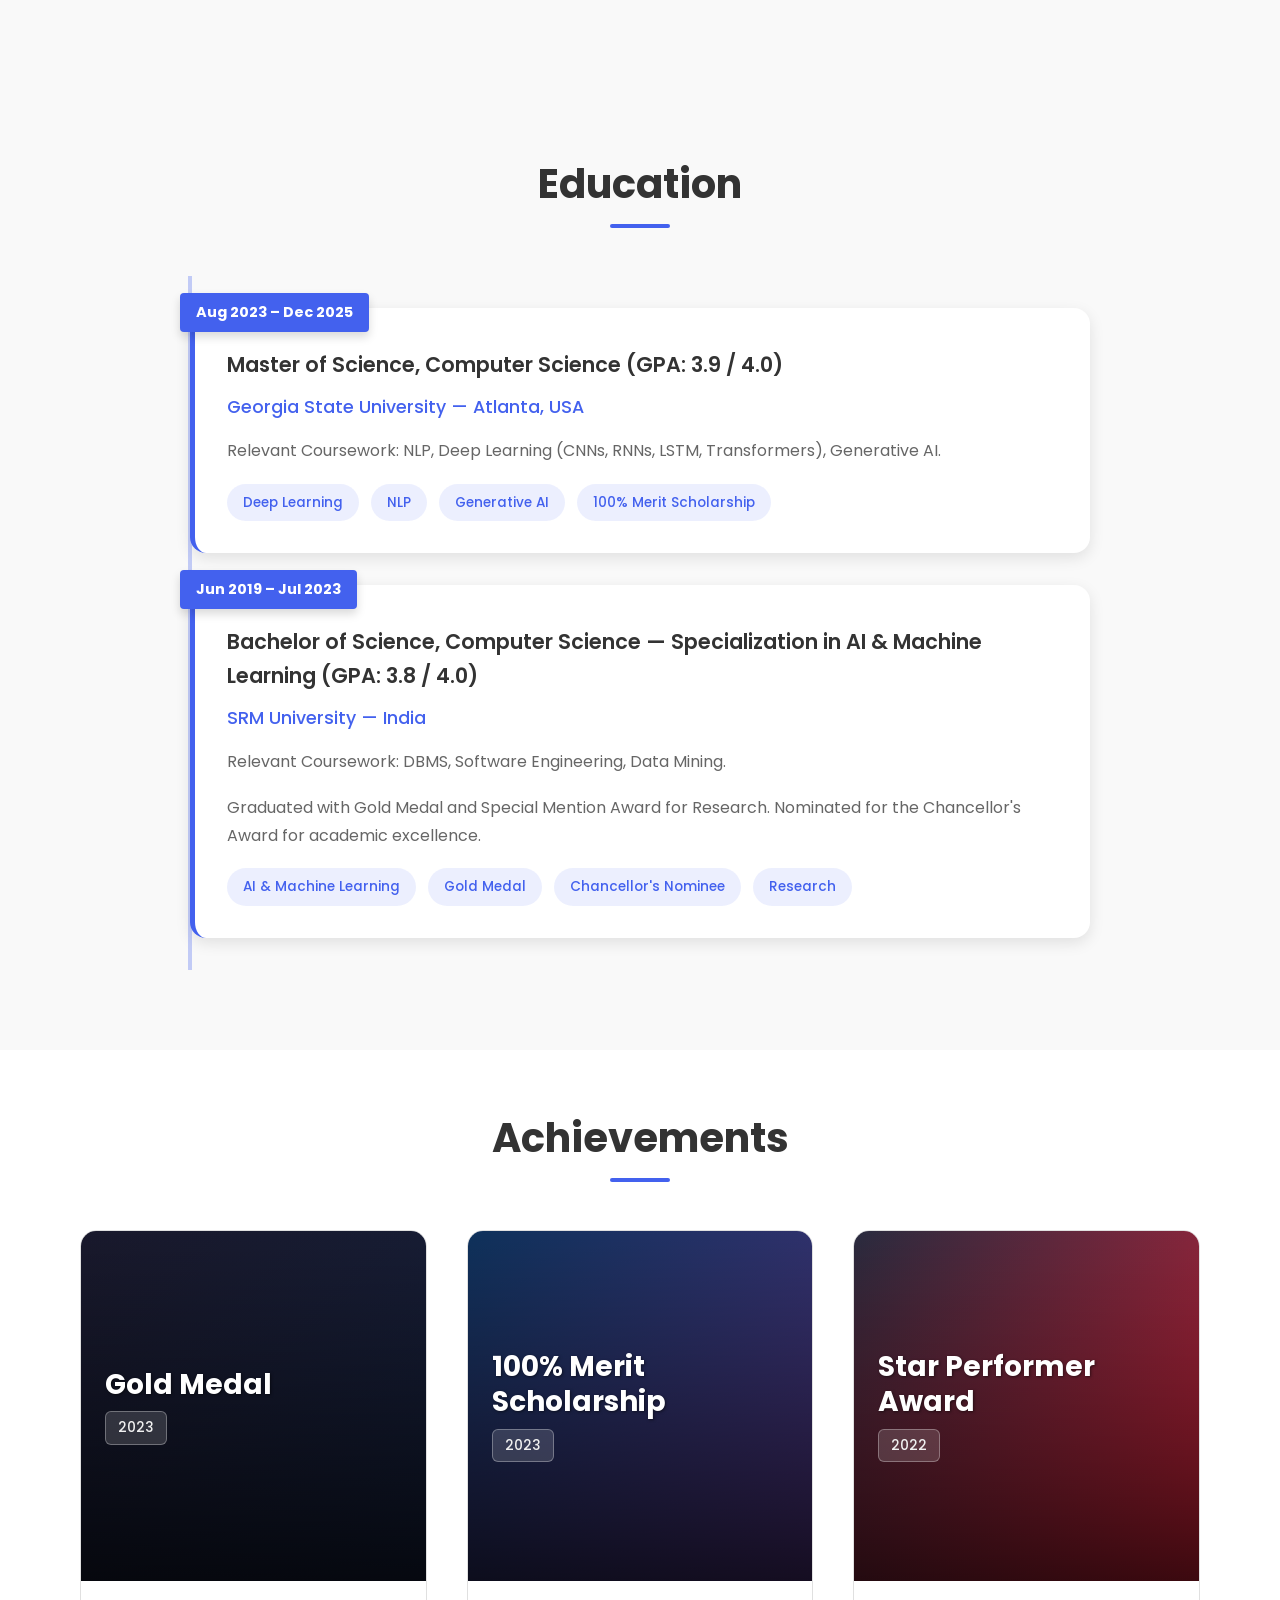
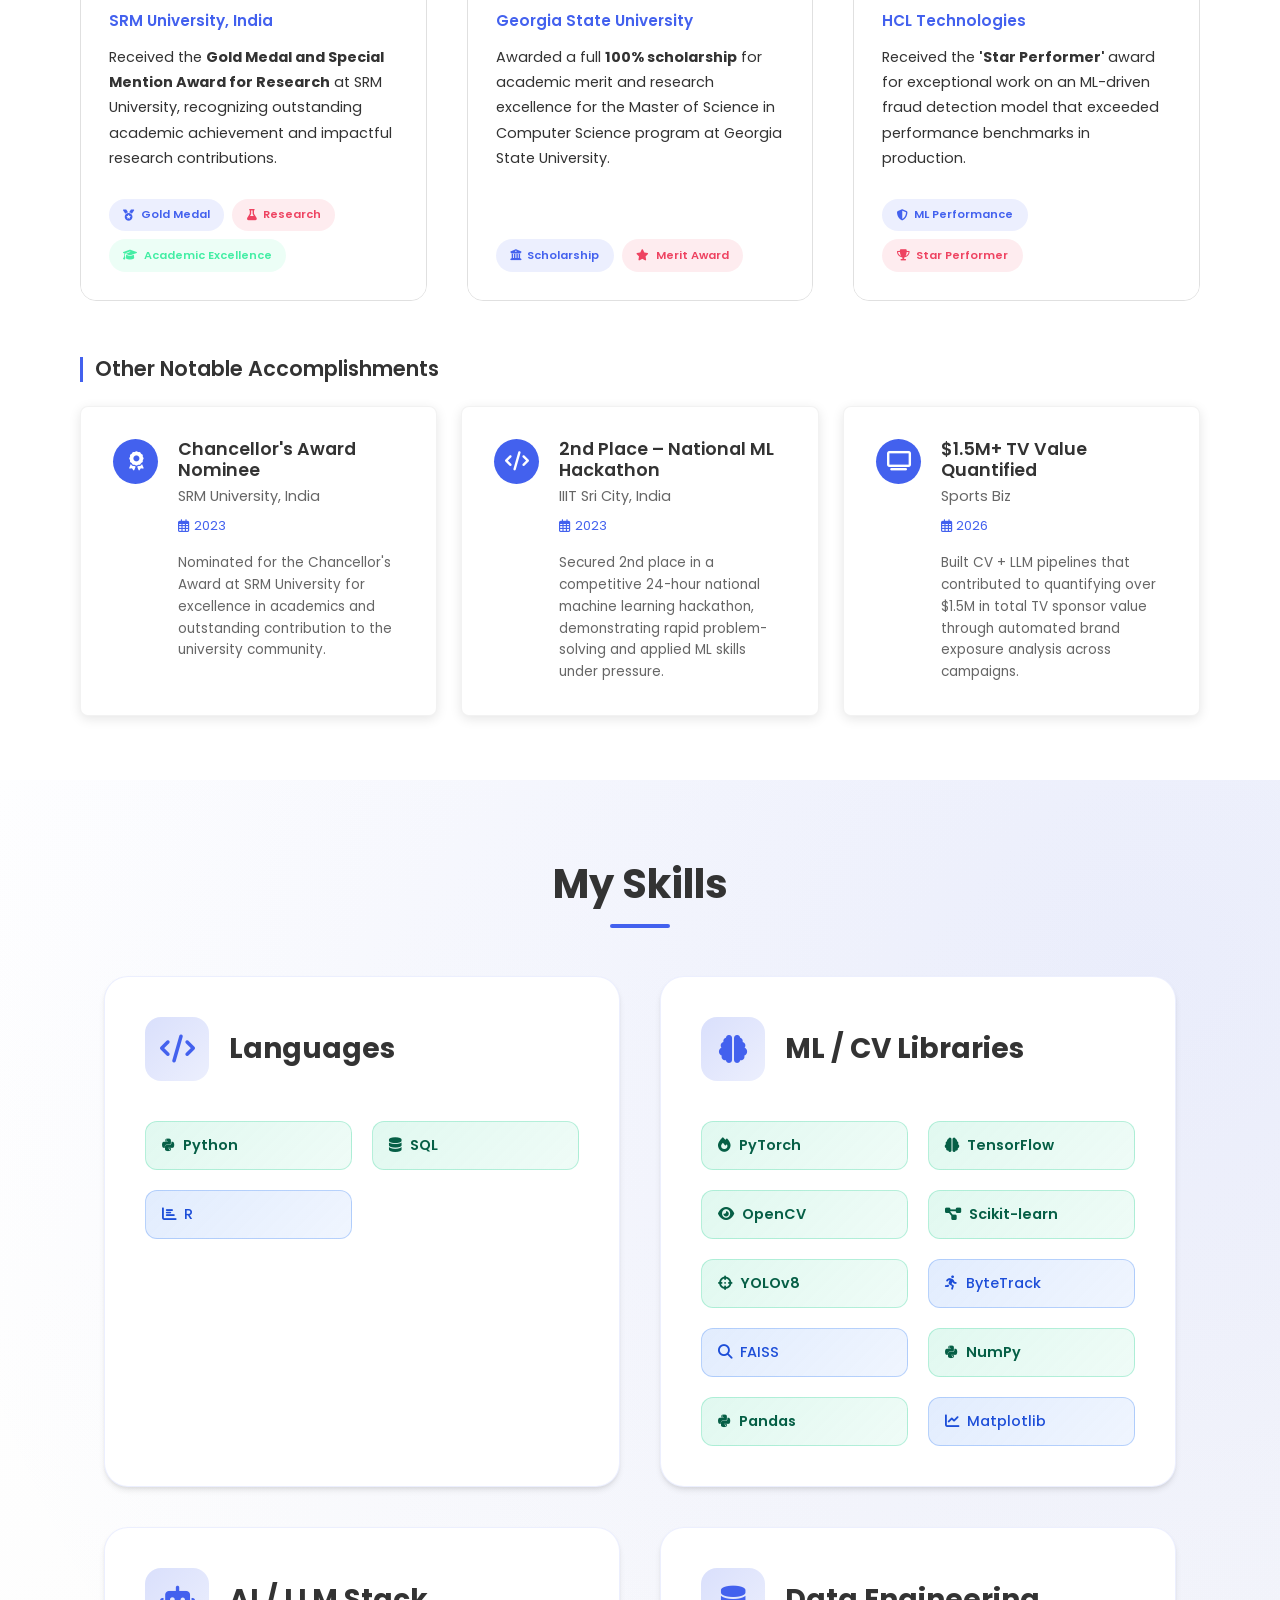
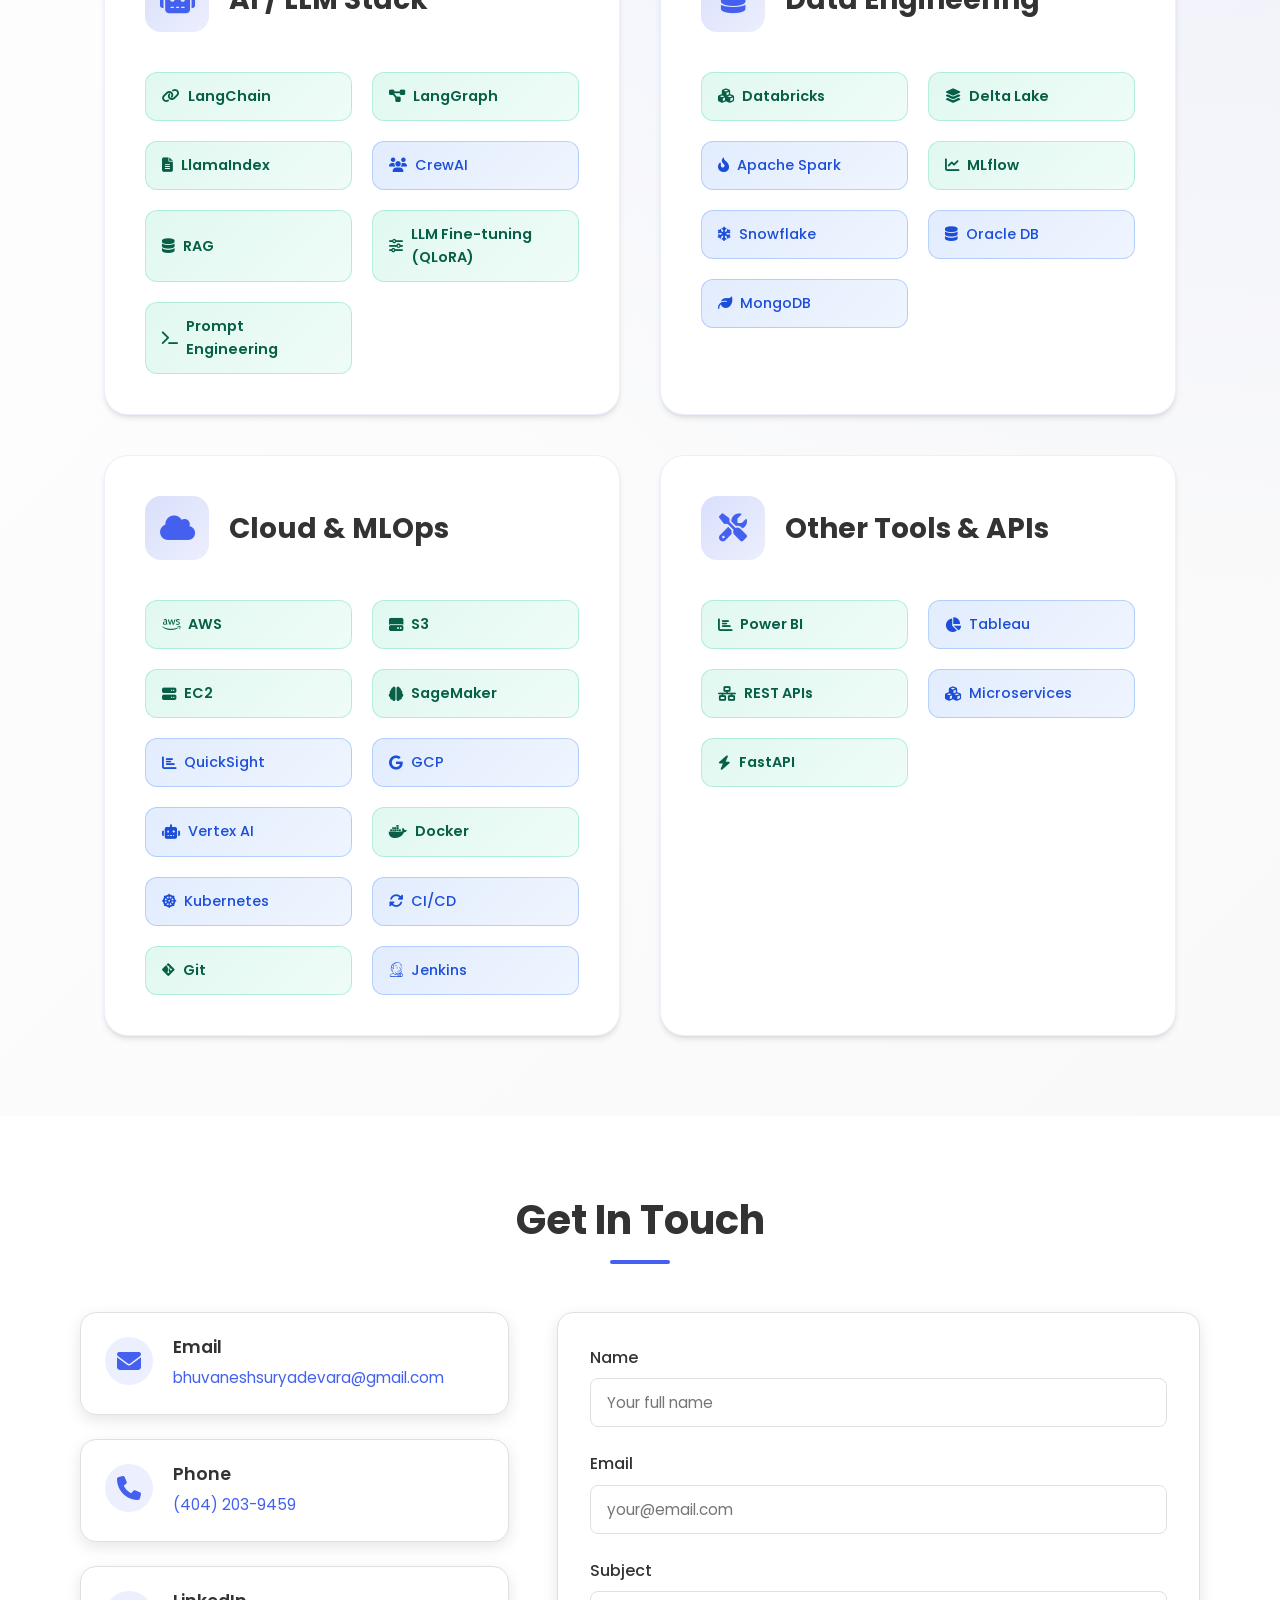
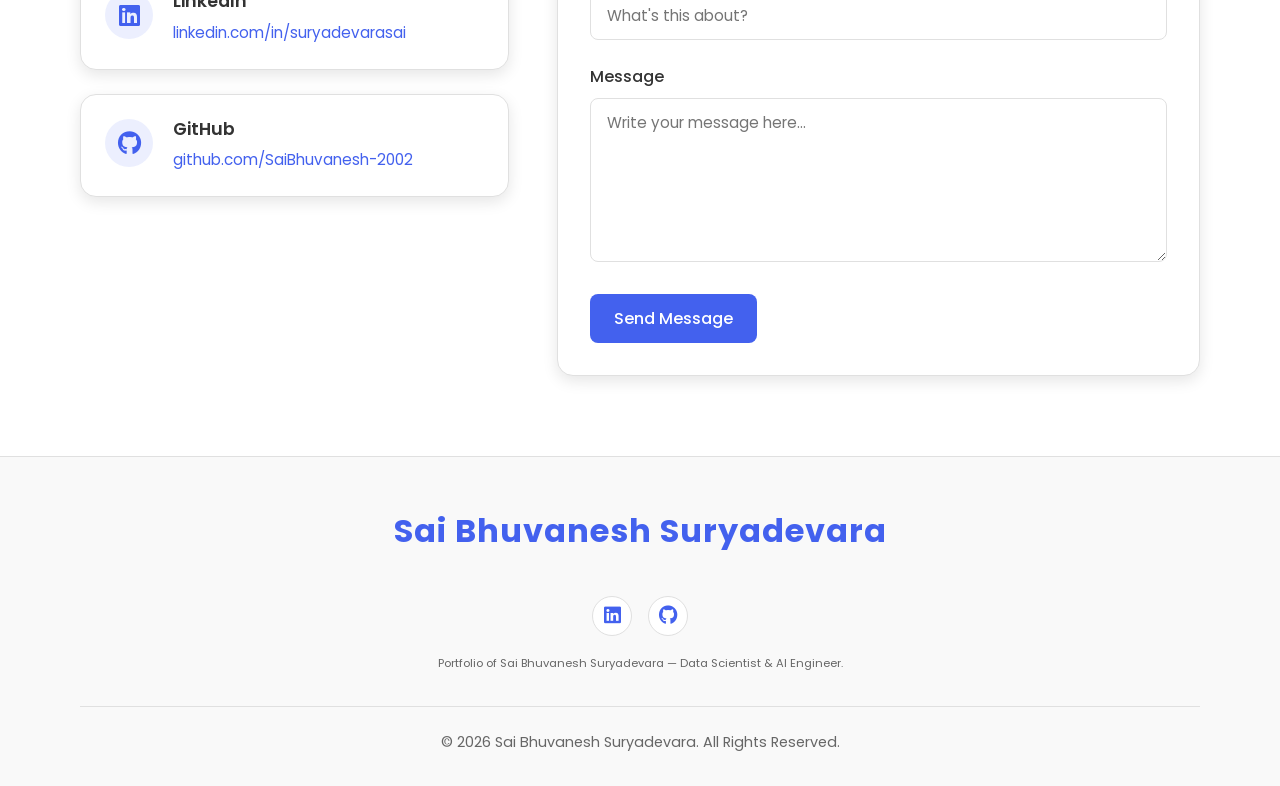
==== commit 937b2471: "Initial launch of portfolio" ====
--- a/index.html
+++ b/index.html
@@ -1,1085 +1,100 @@
-<!DOCTYPE html>
-<html lang="en">
-
-<head>
-  <meta charset="UTF-8">
-  <meta http-equiv="X-UA-Compatible" content="IE=edge">
-  <meta name="viewport" content="width=device-width, initial-scale=1.0">
-  <title>Sai Bhuvanesh Suryadevara Portfolio</title>
-
-  <!--
-    - favicon
-  -->
-  <link rel="shortcut icon" href="./assets/images/logo.ico" type="image/x-icon">
-
-  <!--
-    - custom css link
-  -->
-  <link rel="stylesheet" href="./assets/css/style.css">
-
-  <!--
-    - google font link
-  -->
-  <link rel="preconnect" href="https://fonts.googleapis.com">
-  <link rel="preconnect" href="https://fonts.gstatic.com" crossorigin>
-  <link href="https://fonts.googleapis.com/css2?family=Poppins:wght@300;400;500;600&display=swap" rel="stylesheet">
-</head>
-
-<body>
-
-  <!-- Preloader -->
-  <div id="preloader">
-    <div class="loader-ring"></div>
-  </div>
-
-  <!-- Custom Cursor -->
-  <div class="cursor-dot" data-cursor-dot></div>
-  <div class="cursor-outline" data-cursor-outline></div>
-
-  <!-- 
-    Ref for particles:- https://vincentgarreau.com/particles.js/
-  -->
-
-  <div id="particles-js"></div>
-  <!-- count particles -->
-  <div class="count-particles">
-    <!--
-    - #MAIN
-  -->
-
-    <main>
-
-      <!--
-        - #SIDEBAR
-      -->
-      <aside class="sidebar" data-sidebar>
-
-        <div class="sidebar-info">
-
-          <figure class="avatar-box">
-            <img src="./assets/images/avatar-1.png" alt="Sai Bhuvanesh Suryadevara" width="80">
-          </figure>
-
-          <div class="info-content">
-            <h1 class="name" title="Sai Bhuvanesh Suryadevara">Sai Bhuvanesh Suryadevara</h1>
-
-            <p class="title" style="min-width: 150px;">
-              <span class="typewriter-text" data-typewriter-target>Data Scientist</span>
-            </p>
-          </div>
-
-          <button class="info_more-btn" data-sidebar-btn>
-            <span>Show Contacts</span>
-
-            <ion-icon name="chevron-down"></ion-icon>
-          </button>
-
-        </div>
-
-        <div class="sidebar-info_more">
-
-          <div class="separator"></div>
-
-          <ul class="contacts-list">
-
-            <li class="contact-item">
-
-              <div class="icon-box">
-                <ion-icon name="mail-outline"></ion-icon>
-              </div>
-
-              <div class="contact-info">
-                <p class="contact-title">Email</p>
-
-                <a href="mailto:bhuvaneshsuryadevara@gmail.com" class="contact-link">bhuvaneshsuryadevara@gmail.com</a>
-              </div>
-
-            </li>
-
-            <li class="contact-item">
-
-              <div class="icon-box">
-                <ion-icon name="phone-portrait-outline"></ion-icon>
-              </div>
-
-              <div class="contact-info">
-                <p class="contact-title">Phone</p>
-
-                <a href="tel:+14042039459" class="contact-link">(404) 203-9459</a>
-              </div>
-
-            </li>
-
-            <!-- <li class="contact-item">
-
-              <div class="icon-box">
-                <ion-icon name="calendar-outline"></ion-icon>
-              </div>
-
-              <div class="contact-info">
-                <p class="contact-title">Birthday</p>
-
-                <time datetime="1998-03-04">March 04, 1998</time>
-              </div>
-
-            </li> -->
-
-            <li class="contact-item">
-
-              <div class="icon-box">
-                <ion-icon name="location-outline"></ion-icon>
-              </div>
-
-              <div class="contact-info">
-                <p class="contact-title">Location</p>
-
-                <address>Atlanta, United States</address>
-              </div>
-
-            </li>
-
-          </ul>
-
-          <div class="separator"></div>
-
-          <ul class="social-list">
-
-            <li class="social-item">
-              <a href="https://www.linkedin.com/in/suryadevarasai/" class="social-link" target="_blank">
-                <ion-icon name="logo-linkedin"></ion-icon>
-              </a>
-            </li>
-
-            <li class="social-item">
-              <a href="https://github.com/SaiBhuvanesh-2002" class="social-link" target="_blank">
-                <ion-icon name="logo-github"></ion-icon>
-              </a>
-            </li>
-
-            <!-- <li class="social-item">
-              <a href="https://scholar.google.com/citations?user=2OImZegAAAAJ&hl=en" class="social-link" target="_blank">
-                <ion-icon name="school-outline"></ion-icon>
-              </a>
-            </li> -->
-
-            <!--  <li class="social-item">
-              <a href="https://www.instagram.com/srsawantt/" class="social-link" target="_blank">
-                <ion-icon name="logo-instagram"></ion-icon>
-              </a>
-            </li> -->
-
-          </ul>
-
-        </div>
-
-      </aside>
-
-
-      <!--
-        - #main-content
-      -->
-
-      <div class="main-content">
-
-        <!--
-          - #NAVBAR
-        -->
-
-        <nav class="navbar">
-
-          <ul class="navbar-list">
-
-            <li class="navbar-item">
-              <button class="navbar-link  active" data-nav-link>About</button>
-            </li>
-
-            <li class="navbar-item">
-              <button class="navbar-link" data-nav-link>Resume</button>
-            </li>
-
-            <li class="navbar-item">
-              <button class="navbar-link" data-nav-link>Projects</button>
-            </li>
-
-            <!-- <li class="navbar-item">
-              <button class="navbar-link" data-nav-link>Research</button>
-            </li> -->
-
-            <!-- <li class="navbar-item">
-              <button class="navbar-link" data-nav-link>Contact</button>
-            </li> -->
-
-          </ul>
-
-        </nav>
-
-
-        <!--
-          - #ABOUT
-        -->
-
-        <article class="about  active" data-page="about">
-
-          <header>
-            <h2 class="h2 article-title">About me</h2>
-          </header>
-
-          <section class="about-text">
-            <p>
-              Currently a Master's student in Computer Science at Georgia State University (GPA: 3.95).
-              Experience as a Data Scientist at Optum (healthcare) and a Graduate Research Assistant at GSU
-              (finance/risk assessment).
-            </p>
-            <p>
-              Proven ability to build and deploy end-to-end machine learning platforms, from data pipelines (Python,
-              SQL, Snowflake) to model deployment (Streamlit, FastAPI, Docker).
-              Skilled in leveraging cloud technologies like AWS SageMaker and MLOps tools like MLflow to streamline
-              model development and improve scalability.
-            </p>
-            <p>
-              Expertise in a wide range of ML models, including deep learning (PyTorch, TensorFlow) and classical
-              algorithms (XGBoost, Random Forest), to solve real-world problems.
-              Passionate about turning data into actionable insights and building scalable, impactful data products.
-            </p>
-            <p>
-              Let’s connect if you’re interested in driving business impact through data or exploring AI-powered
-              solutions!
-            </p>
-
-          </section>
-
-
-          <!--
-            - service
-          -->
-
-          <section class="service">
-
-            <h3 class="h3 service-title">What i'm doing</h3>
-
-            <ul class="service-list">
-
-              <li class="service-item">
-
-                <div class="service-icon-box">
-                  <img src="./assets/images/icon-dev.svg" alt="Web development icon" width="40">
-                </div>
-
-                <div class="service-content-box">
-                  <h4 class="h4 service-item-title">Data Analytics & Engineering</h4>
-
-                  <p class="service-item-text">
-                    Build resilient data architectures that drive operational excellence.
-                  </p>
-
-                  <p class="service-item-text">
-                    Design efficient pipelines that boost performance and enable data-driven decisions.
-                  </p>
-                </div>
-
-              </li>
-
-              <li class="service-item">
-
-                <div class="service-icon-box">
-                  <img src="./assets/images/icon-design.svg" alt="design icon" width="40">
-                </div>
-
-                <div class="service-content-box">
-                  <h4 class="h4 service-item-title">Project Management</h4>
-
-                  <p class="service-item-text">
-                    Lead end-to-end execution with clear planning and seamless coordination.
-                  </p>
-
-                  <p class="service-item-text">
-                    Align teams, optimize workflows, and deliver impactful results on time..
-                  </p>
-                </div>
-
-              </li>
-
-              <!-- <li class="service-item">
-
-                <div class="service-icon-box">
-                  <img src="./assets/images/analytics_col.png" alt="Research icon" width="40">
-                </div>
-
-                <div class="service-content-box">
-                  <h4 class="h4 service-item-title">Research</h4>
-
-                  <p class="service-item-text">
-                    I drive NLP research, using cutting-edge methods to advance 
-                    language understanding and innovate in text processing and modeling.
-                  </p>
-                </div>
-
-              </li> -->
-
-              <!-- <li class="service-item">
-
-                <div class="service-icon-box">
-                  <img src="./assets/images/icon-photo.svg" alt="camera icon" width="40">
-                </div>
-
-                <div class="service-content-box">
-                  <h4 class="h4 service-item-title">Photography</h4>
-
-                  <p class="service-item-text">
-                    I capture unique perspectives in photography, embracing minimalism, 
-                    and also explore art illustration and short film creation.
-                  </p>
-                </div> -->
-
-              </li>
-
-            </ul>
-
-          </section>
-
-        </article>
-
-
-        <!--
-          - #RESUME
-        -->
-
-        <article class="resume" data-page="resume">
-
-          <header>
-            <h2 class="h2 article-title">Resume</h2>
-          </header>
-
-
-
-          <section class="timeline">
-
-            <div class="title-wrapper">
-              <div class="icon-box">
-                <ion-icon name="book-outline"></ion-icon>
-              </div>
-
-              <h3 class="h3">Experience</h3>
-            </div>
-
-            <ol class="timeline-list">
-
-              <li class="timeline-item">
-
-                <h4 class="h4 timeline-item-title">Georgia State University
-                  <span class="right-align">Atlanta, GA</span>
-                </h4>
-
-                <span class="program">Data Scientist (Graduate Research Assistant)
-                  <span class="right-align-gold">Aug 2023 – Present</span>
-                </span>
-
-                <ul>
-                  <li class="timeline-text-ul">
-                    <p class="timeline-text-ul-item">
-                      Developed and deployed ML models for predictive analytics, improving classification accuracy by
-                      15% through PyTorch and Scikit-learn.
-                    </p>
-                  </li>
-                  <li class="timeline-text-ul">
-                    <p class="timeline-text-ul-item">
-                      Built scalable data preprocessing pipelines (Python, Pandas, NumPy, MySQL) to streamline large
-                      dataset cleaning and integration.
-                    </p>
-                  </li>
-                  <li class="timeline-text-ul">
-                    <p class="timeline-text-ul-item">
-                      Authored technical reports summarizing methodologies, results, and insights for faculty and
-                      research teams.
-                    </p>
-                  </li>
-                  <li class="timeline-text-ul">
-                    <p class="timeline-text-ul-item">
-                      Created interactive data visualization dashboards to communicate model performance and key
-                      findings.
-                    </p>
-                  </li>
-                </ul>
-
-              </li>
-
-              <li class="timeline-item">
-
-                <h4 class="h4 timeline-item-title">Optum
-                  <span class="right-align">Haryana, India</span>
-                </h4>
-
-                <span class="program">Data Scientist
-                  <span class="right-align-gold">Jul 2022 – Jul 2023</span>
-                </span>
-
-                <ul>
-                  <li class="timeline-text-ul">
-                    <p class="timeline-text-ul-item">
-                      Managed large-scale ETL workflows using Snowflake, SQL, and Python to prepare and transform
-                      multi-source data for use in ML pipelines and executive dashboards, improving data quality and
-                      model readiness.
-                    </p>
-                  </li>
-                  <li class="timeline-text-ul">
-                    <p class="timeline-text-ul-item">
-                      Developed predictive models for healthcare utilization using LSTM (TensorFlow) on EHR data and
-                      XGBoost on claims data, integrating engineered features to achieve an 8% reduction in hospital
-                      readmission rates.
-                    </p>
-                  </li>
-                  <li class="timeline-text-ul">
-                    <p class="timeline-text-ul-item">
-                      Contributed to A/B testing to evaluate claims processing using statistical analysis (t-tests) to
-                      confirm cost reduction per claim.
-                    </p>
-                  </li>
-                  <li class="timeline-text-ul">
-                    <p class="timeline-text-ul-item">
-                      Built interactive Power BI dashboards with Power Query and DAX to monitor healthcare utilization
-                      metrics and cost trends, streamlining reporting workflows and enhancing strategic visibility for
-                      business leaders.
-                    </p>
-                  </li>
-                </ul>
-
-              </li>
-
-            </ol>
-
-          </section>
-
-          <section class="timeline">
-
-            <div class="title-wrapper">
-              <div class="icon-box">
-                <ion-icon name="book-outline"></ion-icon>
-              </div>
-
-              <h3 class="h3">Education</h3>
-            </div>
-
-            <ol class="timeline-list">
-
-              <li class="timeline-item">
-
-                <h4 class="h4 timeline-item-title">Georgia State University
-                  <span class="right-align">Atlanta, GA</span>
-                </h4>
-
-                <span class="program">Master of Science, Computer Science (GPA: 3.95)
-                  <span class="right-align-gold">Dec 2025</span>
-                </span>
-
-                <p class="timeline-text">
-                  Relevant Coursework: NLP, Deep Learning (CNNs, RNNs, LSTM, Transformers), GenAI.
-                </p>
-
-              </li>
-
-            </ol>
-
-          </section>
-
-          <section class="skill">
-
-            <h3 class="h3 skill-title">My skills</h3>
-
-            <h5 class="h4 skill-category">Languages</h5>
-
-            <ul class="skill-list">
-
-              <li class="skill-item">
-                <div class="skill-icon-box">
-                  <img src="./assets/images/python.png" alt="Python icon" width="40">
-                </div>
-                <div class="skill-content-box">Python</div>
-              </li>
-
-              <li class="skill-item">
-                <div class="skill-icon-box">
-                  <img src="./assets/images/sql.png" alt="SQL icon" width="40">
-                </div>
-                <div class="skill-content-box">SQL</div>
-              </li>
-
-              <li class="skill-item">
-                <div class="skill-icon-box">
-                  <img src="./assets/images/R.png" alt="R icon" width="40">
-                </div>
-                <div class="skill-content-box">R</div>
-              </li>
-
-              <li class="skill-item">
-                <div class="skill-icon-box">
-                  <img src="./assets/images/linux.png" alt="Bash icon" width="40">
-                </div>
-                <div class="skill-content-box">Bash</div>
-              </li>
-
-            </ul>
-
-            <h5 class="h4 skill-category">Frameworks and Libraries</h5>
-
-            <ul class="skill-list">
-
-              <li class="skill-item">
-                <div class="skill-icon-box">
-                  <img src="./assets/images/pytorch.png" alt="PyTorch icon" width="40">
-                </div>
-                <div class="skill-content-box">PyTorch</div>
-              </li>
-
-              <li class="skill-item">
-                <div class="skill-icon-box">
-                  <img src="./assets/images/tensorflow.png" alt="TensorFlow icon" width="40">
-                </div>
-                <div class="skill-content-box">TensorFlow</div>
-              </li>
-
-              <li class="skill-item">
-                <div class="skill-icon-box">
-                  <img src="./assets/images/icon-dev.svg" alt="Dev icon" width="40">
-                </div>
-                <div class="skill-content-box">Keras</div>
-              </li>
-
-              <li class="skill-item">
-                <div class="skill-icon-box">
-                  <img src="./assets/images/icon-dev.svg" alt="Dev icon" width="40">
-                </div>
-                <div class="skill-content-box">FastAPI</div>
-              </li>
-
-              <li class="skill-item">
-                <div class="skill-icon-box">
-                  <img src="./assets/images/icon-dev.svg" alt="Dev icon" width="40">
-                </div>
-                <div class="skill-content-box">Streamlit</div>
-              </li>
-
-              <li class="skill-item">
-                <div class="skill-icon-box">
-                  <img src="./assets/images/numpy.png" alt="NumPy icon" width="40">
-                </div>
-                <div class="skill-content-box">NumPy</div>
-              </li>
-
-              <li class="skill-item">
-                <div class="skill-icon-box">
-                  <img src="./assets/images/pandas.png" alt="Pandas icon" width="40">
-                </div>
-                <div class="skill-content-box">Pandas</div>
-              </li>
-
-              <li class="skill-item">
-                <div class="skill-icon-box">
-                  <img src="./assets/images/sklearn.png" alt="Scikit-Learn icon" width="40">
-                </div>
-                <div class="skill-content-box">Scikit-Learn</div>
-              </li>
-
-            </ul>
-
-            <h5 class="h4 skill-category">Data Analytics & Visualization</h5>
-
-            <ul class="skill-list">
-
-              <li class="skill-item">
-                <div class="skill-icon-box">
-                  <img src="./assets/images/python.png" alt="Python icon" width="40">
-                </div>
-                <div class="skill-content-box">Matplotlib</div>
-              </li>
-
-              <li class="skill-item">
-                <div class="skill-icon-box">
-                  <img src="./assets/images/python.png" alt="Python icon" width="40">
-                </div>
-                <div class="skill-content-box">Seaborn</div>
-              </li>
-
-              <li class="skill-item">
-                <div class="skill-icon-box">
-                  <img src="./assets/images/icon-design.svg" alt="Design icon" width="40">
-                </div>
-                <div class="skill-content-box">Plotly</div>
-              </li>
-
-              <li class="skill-item">
-                <div class="skill-icon-box">
-                  <img src="./assets/images/tableau.svg" alt="Tableau icon" width="40">
-                </div>
-                <div class="skill-content-box">Tableau</div>
-              </li>
-
-              <li class="skill-item">
-                <div class="skill-icon-box">
-                  <img src="./assets/images/powerbi.png" alt="PowerBI icon" width="40">
-                </div>
-
-                <!-- 
-            Certifications 
-          -->
-                <!-- 
-          <section class="certification">
-            
-            <h3 class="h3 certification-title">Certifications</h3>
-
-              <ul class="certification-list">
-
-                <li class="certification-item">
-                  <a href="https://coursera.org/share/6666b1ed00d2beab8f249b6e1c288f22" target="_blank">
-                    <div class="certification-icon-box">
-                      <img src="./assets/images/deeplearning.png" alt="Deep Learning icon" width="70">
-                    </div>
-
-                    <div class="certification-content-box">
-                      Deep Learning Specialization
-                    </div>
-                  </a>
-                </li>
-
-                <li class="certification-item">
-                  <a href="https://coursera.org/share/008300fb2d29fa4d30011b32b4881192" target="_blank">
-                    <div class="certification-icon-box">
-                      <img src="./assets/images/umich.png" alt="University of Michigan icon" width="70">
-                    </div>
-
-                    <div class="certification-content-box">
-                      Applied Machine Learning
-                    </div>
-                  </a>
-                </li>
-
-                <li class="certification-item">
-                  <a href="https://certificate.algoexpert.io/AE-c3da7de934" target="_blank">
-                    <div class="certification-icon-box">
-                      <img src="./assets/images/algoexpert.png" alt="Algoexpert icon" width="70">
-                    </div>
-
-                    <div class="certification-content-box">
-                      Algoexpert
-                    </div>
-                  </a>
-                </li>
-
-              </ul>
-
-          </section> -->
-
-        </article>
-
-
-        <!--
-          - #PORTFOLIO
-        -->
-
-        <article class="projects" data-page="projects">
-
-          <header>
-            <h2 class="h2 article-title">Featured Projects</h2>
-          </header>
-
-          <section class="project-posts">
-
-            <ul class="project-posts-list">
-
-              <li class="project-post-item">
-                <a href="#">
-                  <div class="project-content">
-                    <div class="project-meta">
-                      <p class="project-category">MLOps</p>
-                      <span class="dot"></span>
-                      <p class="project-category">AWS SageMaker</p>
-                    </div>
-                    <h3 class="h4 project-item-title">Loan Risk Assessment Platform</h3>
-                    <p class="project-text">
-                      Developed and deployed a real-time, end-to-end loan risk assessment platform using MLOps
-                      principles.
-                      Built user-facing Streamlit interface and FastAPI backend. Automated CI/CD with Docker.
-                      Streamlined model training with SageMaker.
-                    </p>
-                    <div class="project-tech">
-                      <span class="tech">Python</span>
-                    </div>
-                    <div class="project-tech">
-                      <span class="tech">Streamlit</span>
-                    </div>
-                    <div class="project-tech">
-                      <span class="tech">FastAPI</span>
-                    </div>
-                    <div class="project-tech">
-                      <span class="tech">AWS SageMaker</span>
-                    </div>
-                    <div class="project-tech">
-                      <span class="tech">MLflow</span>
-                    </div>
-                  </div>
-                </a>
-              </li>
-
-              <li class="project-post-item">
-                <a href="#">
-                  <div class="project-content">
-                    <div class="project-meta">
-                      <p class="project-category">Predictive Modeling</p>
-                      <span class="dot"></span>
-                      <p class="project-category">Healthcare</p>
-                    </div>
-                    <h3 class="h4 project-item-title">Healthcare Utilization & Readmission Models</h3>
-                    <p class="project-text">
-                      Developed predictive models that reduced hospital readmission rates by 8% by analyzing EHR and
-                      claims data.
-                      Engineered large-scale ETL workflows in Snowflake. Built Power BI dashboards for business
-                      monitoring.
-                    </p>
-                    <div class="project-tech">
-                      <span class="tech">Python</span>
-                    </div>
-                    <div class="project-tech">
-                      <span class="tech">Snowflake</span>
-                    </div>
-                    <div class="project-tech">
-                      <span class="tech">TensorFlow</span>
-                    </div>
-                    <div class="project-tech">
-                      <span class="tech">XGBoost</span>
-                    </div>
-                    <div class="project-tech">
-                      <span class="tech">Power BI</span>
-                    </div>
-                  </div>
-                </a>
-              </li>
-
-              <li class="project-post-item">
-                <a href="#">
-                  <div class="project-content">
-                    <div class="project-meta">
-                      <p class="project-category">MLOps</p>
-                      <span class="dot"></span>
-                      <p class="project-category">Regression</p>
-                    </div>
-                    <h3 class="h4 project-item-title">End-to-End House Price Prediction</h3>
-                    <p class="project-text">
-                      Built a complete MLOps pipeline to predict house prices, from data exploration to scalable
-                      deployment.
-                      Conducted extensive EDA and feature engineering. Integrated ZenML and MLflow for reproducible
-                      pipelines.
-                    </p>
-                    <div class="project-tech">
-                      <span class="tech">Python</span>
-                    </div>
-                    <div class="project-tech">
-                      <span class="tech">ZenML</span>
-                    </div>
-                    <div class="project-tech">
-                      <span class="tech">MLflow</span>
-                    </div>
-                    <div class="project-tech">
-                      <span class="tech">Scikit-Learn</span>
-                    </div>
-                  </div>
-                </a>
-              </li>
-
-              <li class="project-post-item">
-                <a href="#">
-                  <div class="project-content">
-                    <div class="project-meta">
-                      <p class="project-category">GenAI</p>
-                      <span class="dot"></span>
-                      <p class="project-category">RAG</p>
-                    </div>
-                    <h3 class="h4 project-item-title">PDF Q&A Assistant with RAG & LLMs</h3>
-                    <p class="project-text">
-                      Created an intelligent Q&A assistant for chatting with PDF documents.
-                      Implemented Retrieval-Augmented Generation (RAG) using LangChain, FAISS for similarity search, and
-                      OpenAI API.
-                    </p>
-                    <div class="project-tech">
-                      <span class="tech">Python</span>
-                    </div>
-                    <div class="project-tech">
-                      <span class="tech">LangChain</span>
-                    </div>
-                    <div class="project-tech">
-                      <span class="tech">FAISS</span>
-                    </div>
-                    <div class="project-tech">
-                      <span class="tech">OpenAI API</span>
-                    </div>
-                  </div>
-                </a>
-              </li>
-
-            </ul>
-
-          </section>
-
-        </article>
-
-        <!--
-          - #RESUME
-        -->
-
-        <article class="resume" data-page="resume">
-
-          <header>
-            <h2 class="h2 article-title">Resume</h2>
-          </header>
-
-          <section class="timeline">
-
-            <div class="title-wrapper">
-              <div class="icon-box">
-                <ion-icon name="book-outline"></ion-icon>
-              </div>
-
-              <h3 class="h3">Experience</h3>
-            </div>
-
-            <ol class="timeline-list">
-
-              <li class="timeline-item">
-
-                <h4 class="h4 timeline-item-title">Georgia State University
-                  <span class="right-align">Atlanta, GA</span>
-                </h4>
-
-                <span class="program">Data Scientist (Graduate Research Assistant)
-                  <span class="right-align-gold">Aug 2023 – Present</span>
-                </span>
-
-                <p class="timeline-text">
-                  Specializing in finance and risk assessment. Building and deploying end-to-end machine learning
-                  platforms, managing data pipelines, and utilizing AWS SageMaker and MLOps tools.
-                </p>
-
-              </li>
-
-              <li class="timeline-item">
-
-                <h4 class="h4 timeline-item-title">Optum
-                  <span class="right-align">Haryana, India</span>
-                </h4>
-
-                <span class="program">Data Scientist
-                  <span class="right-align-gold">Jul 2022 – Jul 2023</span>
-                </span>
-
-                <p class="timeline-text">
-                  Developed predictive models reducing hospital readmission rates by 8%. Engineered ETL workflows in
-                  Snowflake. Built Power BI dashboards and conducted A/B testing for cost-reduction strategies.
-                </p>
-
-              </li>
-
-            </ol>
-
-          </section>
-
-          <section class="skill">
-
-            <h3 class="h3 skill-title">My Skills</h3>
-
-            <h5 class="h4 skill-category">Languages</h5>
-            <ul class="skill-list">
-              <li class="skill-item">
-                <div class="skill-content-box">Python</div>
-              </li>
-              <li class="skill-item">
-                <div class="skill-content-box">SQL</div>
-              </li>
-              <li class="skill-item">
-                <div class="skill-content-box">R</div>
-              </li>
-            </ul>
-
-            <h5 class="h4 skill-category">ML Frameworks</h5>
-            <ul class="skill-list">
-              <li class="skill-item">
-                <div class="skill-content-box">PyTorch</div>
-              </li>
-              <li class="skill-item">
-                <div class="skill-content-box">TensorFlow</div>
-              </li>
-              <li class="skill-item">
-                <div class="skill-content-box">Keras</div>
-              </li>
-              <li class="skill-item">
-                <div class="skill-content-box">Scikit-Learn</div>
-              </li>
-            </ul>
-
-            <h5 class="h4 skill-category">Web & Deployment</h5>
-            <ul class="skill-list">
-              <li class="skill-item">
-                <div class="skill-content-box">FastAPI</div>
-              </li>
-              <li class="skill-item">
-                <div class="skill-content-box">Streamlit</div>
-              </li>
-              <li class="skill-item">
-                <div class="skill-content-box">Docker</div>
-              </li>
-            </ul>
-
-            <h5 class="h4 skill-category">Cloud & MLOps</h5>
-            <ul class="skill-list">
-              <li class="skill-item">
-                <div class="skill-content-box">AWS SageMaker</div>
-              </li>
-              <li class="skill-item">
-                <div class="skill-content-box">AWS S3</div>
-              </li>
-              <li class="skill-item">
-                <div class="skill-content-box">Azure ML</div>
-              </li>
-              <li class="skill-item">
-                <div class="skill-content-box">MLflow</div>
-              </li>
-              <li class="skill-item">
-                <div class="skill-content-box">CI/CD</div>
-              </li>
-              <li class="skill-item">
-                <div class="skill-content-box">Git</div>
-              </li>
-            </ul>
-
-            <h5 class="h4 skill-category">Data & Visualization</h5>
-            <ul class="skill-list">
-              <li class="skill-item">
-                <div class="skill-content-box">Pandas</div>
-              </li>
-              <li class="skill-item">
-                <div class="skill-content-box">NumPy</div>
-              </li>
-              <li class="skill-item">
-                <div class="skill-content-box">Tableau</div>
-              </li>
-              <li class="skill-item">
-                <div class="skill-content-box">PowerBI</div>
-              </li>
-              <li class="skill-item">
-                <div class="skill-content-box">Matplotlib</div>
-              </li>
-              <li class="skill-item">
-                <div class="skill-content-box">Seaborn</div>
-              </li>
-            </ul>
-
-            <h5 class="h4 skill-category">Core Concepts</h5>
-            <ul class="skill-list">
-              <li class="skill-item">
-                <div class="skill-content-box">Predictive Modeling</div>
-              </li>
-              <li class="skill-item">
-                <div class="skill-content-box">NLP</div>
-              </li>
-              <li class="skill-item">
-                <div class="skill-content-box">LLMs</div>
-              </li>
-              <li class="skill-item">
-                <div class="skill-content-box">RAG</div>
-              </li>
-              <li class="skill-item">
-                <div class="skill-content-box">Classification</div>
-              </li>
-              <li class="skill-item">
-                <div class="skill-content-box">Regression</div>
-              </li>
-              <li class="skill-item">
-                <div class="skill-content-box">EDA</div>
-              </li>
-              <li class="skill-item">
-                <div class="skill-content-box">Agile</div>
-              </li>
-            </ul>
-
-          </section>
-
-        </article>
-
-        <!--
-          - #CONTACT
-        -->
-
-        <article class="contact" data-page="contact">
-
-          <header>
-            <h2 class="h2 article-title">Contact</h2>
-          </header>
-
-          <section class="mapbox" data-mapbox>
-            <figure>
-              <iframe
-                src="https://www.google.com/maps/embed?pb=!1m18!1m12!1m3!1d212270.7411321529!2d-84.5606888!3d33.7675437!2m3!1f0!2f0!3f0!3m2!1i1024!2i768!4f13.1!3m3!1m2!1s0x88f5045d6993098d%3A0x66fede2f990b630b!2sAtlanta%2C%20GA!5e0!3m2!1sen!2sus!4v1698120003442!5m2!1sen!2sus"
-                width="400" height="300" style="border:0;" allowfullscreen="" loading="lazy"
-                referrerpolicy="no-referrer-when-downgrade">
-              </iframe>
-            </figure>
-          </section>
-
-          <section class="contact-form">
-
-            <h3 class="h3 form-title">Contact Form</h3>
-
-            <p style="color: var(--light-gray); margin-bottom: 20px;">
-              Feel free to reach out to me via email at <a href="mailto:bhuvaneshsuryadevara@gmail.com"
-                style="display:inline; color: var(--orange-yellow-crayola);">bhuvaneshsuryadevara@gmail.com</a>
-              or connect with me on <a href="https://linkedin.com/in/suryadevarasai/" target="_blank"
-                style="display:inline; color: var(--orange-yellow-crayola);">LinkedIn</a>.
-            </p>
-
-            <!-- <form
-              action="#"
-              class="form" target="_blank" data-form>
-
-              <div class="input-wrapper">
-                <input type="text" name="entry.1325375650" class="form-input" placeholder="Full name" required
-                  data-form-input>
-
-                <input type="email" name="entry.45159176" class="form-input" placeholder="Email address" required
-                  data-form-input>
-              </div>
-
-              <textarea name="entry.2104378170" class="form-input" placeholder="Your Message" required
-                data-form-input></textarea>
-
-              <button class="form-btn" type="submit" disabled data-form-btn>
-                <ion-icon name="paper-plane"></ion-icon>
-                <span>Send Message</span>
-              </button>
-
-            </form> -->
-
-          </section>
-
-        </article>
-
-      </div>
-
-    </main>
-
-  </div>
-
-  <!-- scripts -->
-  <script src="assets/js/particles.js"></script>
-  <script src="assets/js/app.js"></script>
-
-  <!--
-    - custom js link
-  -->
-  <script src="./assets/js/script.js"></script>
-
-  <!--
-    - ionicon link
-  -->
-  <script type="module" src="https://unpkg.com/ionicons@5.5.2/dist/ionicons/ionicons.esm.js"></script>
-  <script nomodule src="https://unpkg.com/ionicons@5.5.2/dist/ionicons/ionicons.js"></script>
-
-</body>
-
-</html>+<!DOCTYPE html>
+<html lang="en">
+<head>
+  <meta charset="UTF-8">
+  <meta name="viewport" content="width=device-width, initial-scale=1.0">
+
+  <title>Sai Bhuvanesh | AI/ML Engineer & Data Scientist | Portfolio</title>
+
+  <!-- Google Site Verification -->
+  <meta name="google-site-verification" content="MhUbOMJAT4CBVItV6pDs3y3pQHBoOwL25Ve1MaF1Kxg" />
+  
+  <!-- Meta Description for SEO -->
+  <meta name="description" content="Sai Bhuvanesh Suryadevara — AI/ML Engineer & Data Scientist with 5+ years building Computer Vision, Agentic LLM/RAG systems, and scalable data platforms across Sports-Tech, Banking & Healthcare.">
+
+  <!-- Open Graph Tags for Social Sharing -->
+  <meta property="og:title" content="Sai Bhuvanesh's Portfolio | Data Science">
+  <meta property="og:description" content="Portfolio showcasing work in data science, machine learning, and AI.">
+  <meta property="og:image" content="https://saibhuvanesh-2002.github.io/portfolio/assets/images/avatar-1.png">
+  <meta property="og:url" content="https://saibhuvanesh-2002.github.io/">
+  <meta property="og:type" content="website">
+
+  <!-- Twitter Card Tags -->
+  <meta name="twitter:card" content="summary_large_image">
+  <meta name="twitter:title" content="Sai Bhuvanesh's Portfolio | Data Science">
+  <meta name="twitter:description" content="Projects and experience in data science, machine learning, and AI.">
+  <meta name="twitter:image" content="https://saibhuvanesh-2002.github.io/portfolio/assets/images/avatar-1.png">
+
+  <!-- Favicon -->
+  <link rel="icon" href="assets/favicon.svg" type="image/svg+xml">
+
+  <!-- CSS Files -->
+  <link rel="stylesheet" href="css/common.css">
+  <link rel="stylesheet" href="css/base.css">
+  <link rel="stylesheet" href="css/components/header.css">
+  <link rel="stylesheet" href="css/components/hero.css">
+  <link rel="stylesheet" href="css/components/about.css">
+  <link rel="stylesheet" href="css/components/experience.css">
+  <link rel="stylesheet" href="css/components/projects.css">
+  <link rel="stylesheet" href="css/components/certifications.css">
+  <link rel="stylesheet" href="css/components/education.css">
+  <link rel="stylesheet" href="css/components/achievements.css">
+  <link rel="stylesheet" href="css/components/skills.css">    
+  <link rel="stylesheet" href="css/components/contact.css">
+  <link rel="stylesheet" href="css/components/footer.css">
+  <link rel="stylesheet" href="css/components/custom-icons.css">
+  <link rel="stylesheet" href="css/components/modal.css">
+  <link rel="stylesheet" href="css/responsive.css">
+
+  <!-- Font Awesome -->
+  <link rel="stylesheet" href="https://cdnjs.cloudflare.com/ajax/libs/font-awesome/6.4.0/css/all.min.css">
+
+  <!-- Google Fonts -->
+  <link href="https://fonts.googleapis.com/css2?family=Poppins:wght@300;400;500;600;700&family=Roboto:wght@300;400;500;700&display=swap" rel="stylesheet">
+</head>
+
+<body class="light-theme">
+    <!-- Component placeholders -->
+    <div id="header"></div>
+    <div id="hero"></div>
+    <div id="about"></div>
+    <div id="experience"></div>
+    <div id="projects"></div>
+    <div id="certifications"></div>
+    <div id="education"></div>
+    <div id="achievements"></div>
+    <div id="skills"></div>
+    <div id="contact"></div>
+    <div id="modalContainer"></div>
+    <div id="footer"></div>
+
+    <!-- JavaScript -->
+    <script src="js/template-engine.js"></script>
+    <script src="js/main.js"></script>    
+    <script>
+        // Wait for DOM content to be loaded
+        document.addEventListener('DOMContentLoaded', async () => {
+            // Load all components
+            await Promise.all([
+                templateEngine.insertComponent('#header', 'components/header.html'),
+                templateEngine.insertComponent('#hero', 'components/hero.html'),
+                templateEngine.insertComponent('#about', 'components/about.html'),
+                templateEngine.insertComponent('#experience', 'components/experience.html'),
+                templateEngine.insertComponent('#projects', 'components/projects.html'),
+                templateEngine.insertComponent('#certifications', 'components/certifications.html'),
+                templateEngine.insertComponent('#education', 'components/education.html'),
+                templateEngine.insertComponent('#achievements', 'components/achievements.html'),
+                templateEngine.insertComponent('#skills', 'components/skills.html'),
+                templateEngine.insertComponent('#contact', 'components/contact.html'),
+                templateEngine.insertComponent('#footer', 'components/footer.html'),
+                templateEngine.insertComponent('#modalContainer', 'components/modal.html'),
+            ]);
+
+            // Initialize the site after components are loaded
+            if (window.initSite) {
+                window.initSite();
+            }
+        });
+    </script>
+</body>
+</html>
--- a/css/common.css
+++ b/css/common.css
@@ -0,0 +1,149 @@
+/**
+ * COMMON STYLES
+ * 
+ * This file contains common styles and components that are shared across multiple sections.
+ * This helps avoid duplication and ensures consistency across the site.
+ * 
+ * Organization:
+ * - Section headings
+ * - Card styles
+ * - Tag styles
+ * - Animation keyframes
+ * - Common utilities
+ */
+
+/* Section Heading Styles */
+.section-heading {
+  text-align: center;
+  margin-bottom: var(--spacing-lg);
+}
+
+.section-heading h2 {
+  font-size: 2.5rem;
+  font-weight: 700;
+  color: var(--text-color);
+  position: relative;
+  display: inline-block;
+  margin-bottom: 0.5rem;
+}
+
+.underline {
+  height: 4px;
+  width: 70px;
+  background: var(--primary-color);
+  margin: 0.5rem auto;
+  border-radius: 4px;
+}
+
+/* Common sub-heading style */
+.sub-heading {
+  font-size: 1.5rem;
+  margin-bottom: 1.5rem;
+  color: var(--heading-color);
+  position: relative;
+  padding-left: 1rem;
+  border-left: 4px solid var(--primary-color);
+}
+
+/* Common card styles */
+.card-shadow {
+  box-shadow: 0 2px 10px var(--shadow-color);
+  transition: transform var(--transition-normal), box-shadow var(--transition-normal);
+}
+
+.card-shadow:hover {
+  transform: translateY(-5px);
+  box-shadow: 0 8px 20px var(--shadow-color);
+}
+
+/* Common tag styles */
+.tag-container {
+  display: flex;
+  flex-wrap: wrap;
+  gap: 0.5rem;
+  margin: 0.5rem 0;
+}
+
+.tag {
+  padding: 0.25rem 0.6rem;
+  border-radius: 100px;
+  font-size: 0.75rem;
+  font-weight: 500;
+  display: inline-flex;
+  align-items: center;
+  gap: 0.3rem;
+}
+
+/* Common animation keyframes */
+@keyframes fadeIn {
+  from {
+    opacity: 0;
+  }
+  to {
+    opacity: 1;
+  }
+}
+
+@keyframes fadeInUp {
+  from {
+    opacity: 0;
+    transform: translateY(20px);
+  }
+  to {
+    opacity: 1;
+    transform: translateY(0);
+  }
+}
+
+@keyframes slideInFromLeft {
+  from {
+    transform: translateX(-30px);
+    opacity: 0;
+  }
+  to {
+    transform: translateX(0);
+    opacity: 1;
+  }
+}
+
+@keyframes slideInFromRight {
+  from {
+    transform: translateX(30px);
+    opacity: 0;
+  }
+  to {
+    transform: translateX(0);
+    opacity: 1;
+  }
+}
+
+/* Common utilities */
+.text-center {
+  text-align: center;
+}
+
+.text-primary {
+  color: var(--primary-color);
+}
+
+.text-light {
+  color: var(--text-color-light);
+}
+
+.mt-1 { margin-top: var(--spacing-xs); }
+.mt-2 { margin-top: var(--spacing-sm); }
+.mt-3 { margin-top: var(--spacing-md); }
+.mt-4 { margin-top: var(--spacing-lg); }
+.mt-5 { margin-top: var(--spacing-xl); }
+
+.mb-1 { margin-bottom: var(--spacing-xs); }
+.mb-2 { margin-bottom: var(--spacing-sm); }
+.mb-3 { margin-bottom: var(--spacing-md); }
+.mb-4 { margin-bottom: var(--spacing-lg); }
+.mb-5 { margin-bottom: var(--spacing-xl); }
+
+.p-1 { padding: var(--spacing-xs); }
+.p-2 { padding: var(--spacing-sm); }
+.p-3 { padding: var(--spacing-md); }
+.p-4 { padding: var(--spacing-lg); }
+.p-5 { padding: var(--spacing-xl); }
--- a/css/base.css
+++ b/css/base.css
@@ -0,0 +1,192 @@
+/**
+ * BASE STYLES
+ * 
+ * This file contains the foundation styles for the portfolio:
+ * - CSS Variables
+ * - Reset
+ * - Typography
+ * - Base layout
+ * - Dark/light theme variables
+ */
+
+/* ======= CSS Variables ======= */
+:root {
+    /* Light Theme Colors */
+    --primary-color: #4361ee; /* Desaturated Blue */
+    --primary-color-rgb: 67, 97, 238; /* RGB for Desaturated Blue */
+    --secondary-color: #3f37c9; /* Darker Desaturated Blue */
+    --accent-color: #4895ef; /* Lighter Desaturated Blue */
+    --text-color: #333333; /* Dark Gray */
+    --text-color-light: #666666; /* Medium Gray */
+    --bg-color: #ffffff; /* White */
+    --bg-color-alt: #f9f9f9; /* Light Gray */
+    --card-bg: #ffffff; /* White */
+    --border-color: #e0e0e0; /* Light Gray */
+    --shadow-color: rgba(0, 0, 0, 0.1); /* Soft Shadow */
+    --success-color: #4caf50; /* Green */
+    
+    /* Spacing */
+    --spacing-xs: 0.5rem;
+    --spacing-sm: 1rem;
+    --spacing-md: 2rem;
+    --spacing-lg: 3rem;
+    --spacing-xl: 5rem;
+    
+    /* Border Radius */
+    --border-radius-sm: 4px;
+    --border-radius-md: 8px;
+    --border-radius-lg: 16px;
+    --border-radius-round: 50%;
+    
+    /* Transitions */
+    --transition-fast: 0.2s ease;
+    --transition-normal: 0.3s ease;
+    --transition-slow: 0.5s ease;
+}
+
+/* ======= Dark Theme Variables ======= */
+.dark-theme {
+    --primary-color: #4895ef; /* Lighter Desaturated Blue */
+    --primary-color-rgb: 72, 149, 239; /* RGB for Lighter Desaturated Blue */
+    --secondary-color: #3f8efc; /* Darker Desaturated Blue */
+    --accent-color: #5390d9; /* Even Darker Desaturated Blue */
+    --text-color: #e0e0e0; /* Light Gray */
+    --text-color-light: #b0b0b0; /* Medium-Dark Gray */
+    --bg-color: #121212; /* Very Dark Desaturated Blue/Gray */
+    --bg-color-alt: #1e1e1e; /* Darker Gray */
+    --card-bg: #2a2a2a; /* Dark Gray */
+    --border-color: #444444; /* Medium-Dark Gray */
+    --shadow-color: rgba(0, 0, 0, 0.5); /* Darker Shadow */
+}
+
+/* ======= Reset ======= */
+* {
+    margin: 0;
+    padding: 0;
+    box-sizing: border-box;
+}
+
+html {
+    scroll-behavior: smooth;
+    font-size: 16px;
+}
+
+body {
+    font-family: 'Poppins', sans-serif;
+    background-color: var(--bg-color);
+    color: var(--text-color);
+    line-height: 1.6;
+    transition: background-color var(--transition-normal), color var(--transition-normal);
+    overflow-x: hidden;
+}
+
+/* ======= Typography ======= */
+h1, h2, h3, h4, h5, h6 {
+    font-family: 'Poppins', sans-serif;
+    color: var(--text-color);
+    font-weight: 600;
+    line-height: 1.2;
+    margin-bottom: var(--spacing-sm);
+}
+
+a {
+    text-decoration: none;
+    color: var(--primary-color);
+    transition: color var(--transition-fast);
+}
+
+a:hover {
+    color: var(--secondary-color);
+    text-decoration: none;
+}
+
+p {
+    margin-bottom: var(--spacing-sm);
+}
+
+/* ======= Layout ======= */
+.container {
+    width: 90%;
+    max-width: 1200px;
+    margin: 0 auto;
+    padding: 0 var(--spacing-sm);
+}
+
+.section {
+    padding: var(--spacing-xl) 0;
+}
+
+/* Section Heading Styles */
+.section-heading {
+    text-align: center;
+    margin-bottom: var(--spacing-lg);
+}
+
+.section-title {
+    font-size: 2.5rem;
+    font-weight: 700;
+    margin-bottom: var(--spacing-xs);
+    color: var(--text-color);
+}
+
+.underline {
+    width: 60px;
+    height: 4px;
+    background-color: var(--primary-color);
+    margin: 0 auto;
+    margin-top: var(--spacing-xs);
+}
+
+/* Hide scrollbar but allow scrolling */
+.hide-scrollbar {
+    -ms-overflow-style: none; /* IE and Edge */
+    scrollbar-width: none; /* Firefox */
+}
+
+.hide-scrollbar::-webkit-scrollbar {
+    display: none; /* Chrome, Safari, Opera */
+}
+
+/* ======= Button Base Styles ======= */
+.btn {
+    display: inline-flex;
+    align-items: center;
+    justify-content: center;
+    padding: 0.75rem 1.5rem;
+    border-radius: var(--border-radius-sm);
+    font-weight: 500;
+    transition: all var(--transition-fast);
+    border: none;
+    cursor: pointer;
+    font-family: 'Poppins', sans-serif;
+    gap: 0.5rem;
+}
+
+.btn-primary {
+    background-color: var(--primary-color);
+    color: white;
+}
+
+.btn-primary:hover {
+    background-color: var(--secondary-color);
+    transform: translateY(-2px);
+    box-shadow: 0 4px 8px var(--shadow-color);
+}
+
+.btn-outline {
+    background-color: transparent;
+    color: var(--primary-color);
+    border: 1px solid var(--primary-color);
+}
+
+.btn-outline:hover {
+    background-color: var(--primary-color);
+    color: white;
+    transform: translateY(-2px);
+}
+
+/* ======= Image Styles ======= */
+img {
+    max-width: 100%;
+    height: auto;
+}
--- a/css/components/header.css
+++ b/css/components/header.css
@@ -0,0 +1,396 @@
+/**
+ * HEADER COMPONENT
+ * 
+ * Styles for the navigation header and theme toggle
+ */
+
+/* Header Container */
+.header {
+    position: fixed;
+    top: 0;
+    left: 0;
+    width: 100%;
+    z-index: 1000;
+    background-color: var(--bg-color);
+    box-shadow: 0 2px 10px var(--shadow-color);
+    transition: background-color var(--transition-normal), box-shadow var(--transition-normal);
+}
+
+/* Navbar */
+.navbar {
+    display: flex;
+    justify-content: space-between;
+    align-items: center;
+    padding: 1rem 0;
+}
+
+/* Logo */
+.logo a {
+    font-size: 1.5rem;
+    font-weight: 700;
+    color: var(--primary-color);
+    text-decoration: none;
+}
+
+/* Navigation menu */
+.nav-menu {
+    display: flex;
+    list-style: none;
+    margin: 0;
+    padding: 0;
+    align-items: center;
+}
+
+.nav-item {
+    margin-left: var(--spacing-sm);
+    position: relative;
+}
+
+.nav-link {
+    color: var(--text-color);
+    font-weight: 500;
+    padding: 0.5rem;
+    position: relative;
+    text-decoration: none;
+}
+
+.nav-link::after {
+    content: "";
+    position: absolute;
+    width: 0;
+    height: 2px;
+    bottom: 0;
+    left: 0;
+    background-color: var(--primary-color);
+    transition: width var(--transition-normal);
+}
+
+.nav-link:hover::after,
+.nav-link.active::after {
+    width: 100%;
+}
+
+/* Dropdown menu */
+.dropdown {
+    position: relative;
+}
+
+.dropdown-toggle {
+    display: flex;
+    align-items: center;
+    gap: 0.25rem;
+}
+
+.dropdown-toggle .fa-chevron-down {
+    font-size: 0.8rem;
+    transition: transform var(--transition-fast);
+}
+
+.dropdown.active .dropdown-toggle .fa-chevron-down {
+    transform: rotate(180deg);
+}
+
+/* Desktop dropdown behavior */
+@media screen and (min-width: 769px) {
+    .dropdown:hover .dropdown-menu {
+        opacity: 1;
+        visibility: visible;
+        transform: translateY(0);
+    }
+    
+    .dropdown:hover .dropdown-toggle .fa-chevron-down {
+        transform: rotate(180deg);
+    }
+}
+
+.dropdown-menu {
+    position: absolute;
+    top: 100%;
+    left: 0;
+    min-width: 180px;
+    background-color: var(--card-bg);
+    border-radius: var(--border-radius-md);
+    box-shadow: 0 5px 15px var(--shadow-color);
+    padding: 0.5rem 0;
+    opacity: 0;
+    visibility: hidden;
+    transform: translateY(10px);
+    transition: all var(--transition-fast);
+    z-index: 100;
+    list-style: none; /* Remove bullet points */
+    margin: 0;
+}
+
+.dropdown.active .dropdown-menu {
+    opacity: 1;
+    visibility: visible;
+    transform: translateY(0);
+}
+
+.dropdown-item {
+    display: block;
+    padding: 0.5rem 1rem;
+    color: var(--text-color);
+    text-decoration: none;
+    transition: background-color var(--transition-fast);
+}
+
+.dropdown-item:hover {
+    background-color: var(--bg-color-alt);
+    color: var(--primary-color);
+}
+
+/* Mobile menu toggle */
+.nav-toggle {
+    display: none;
+    cursor: pointer;
+    background: none;
+    border: none;
+    padding: 0;
+    margin: 0;
+    position: relative;
+    z-index: 1100;
+}
+
+.nav-toggle .bar {
+    display: block;
+    width: 30px;
+    height: 3px;
+    margin: 5px 0;
+    background-color: var(--text-color);
+    transition: transform 0.3s ease-in-out, opacity 0.3s ease-in-out;
+    position: relative;
+}
+
+/* Creates a proper X with absolute positioning */
+@media screen and (max-width: 768px) {
+    .nav-toggle {
+        display: flex;
+        flex-direction: column;
+        justify-content: center;
+        align-items: center;
+        width: 30px;
+        height: 30px;
+        position: relative;
+        margin-right: 1rem;
+    }
+    
+    .nav-toggle .bar {
+        position: absolute;
+        transition: all 0.3s ease;
+        width: 30px;
+    }
+    
+    .nav-toggle .bar:nth-child(1) {
+        transform: translateY(-8px);
+    }
+    
+    .nav-toggle .bar:nth-child(3) {
+        transform: translateY(8px);
+    }
+    
+    .nav-toggle.active .bar:nth-child(1) {
+        transform: rotate(45deg);
+    }
+    
+    .nav-toggle.active .bar:nth-child(2) {
+        opacity: 0;
+    }
+    
+    .nav-toggle.active .bar:nth-child(3) {
+        transform: rotate(-45deg);
+    }
+}
+
+/* Theme toggle */
+.theme-toggle {
+    margin-left: var(--spacing-md);
+    display: flex;
+    align-items: center;
+}
+
+#themeToggle {
+    background: none;
+    border: none;
+    cursor: pointer;
+    font-size: 1.5rem;
+    color: var(--text-color);
+    display: flex;
+    align-items: center;
+    justify-content: center;
+    width: 2.5rem;
+    height: 2.5rem;
+    border-radius: var(--border-radius-round);
+    transition: background-color var(--transition-fast), color var(--transition-fast);
+    padding: 0;
+    background-color: transparent;
+}
+
+#themeToggle:hover {
+    background-color: var(--bg-color-alt);
+}
+
+/* Theme icon display */
+#themeToggle .fa-moon,
+#themeToggle .fa-sun {
+    font-size: 1.5rem;
+    transition: opacity var(--transition-fast);
+}
+
+#themeToggle .fa-moon {
+    display: block;
+    opacity: 1;
+}
+
+#themeToggle .fa-sun {
+    display: none;
+    opacity: 0;
+}
+
+body.dark-theme #themeToggle .fa-moon {
+    display: none;
+    opacity: 0;
+}
+
+body.dark-theme #themeToggle .fa-sun {
+    display: block;
+    opacity: 1;
+}
+
+/* Mobile specific styles */
+@media screen and (max-width: 768px) {
+    .navbar {
+        padding: 0.75rem 0;
+    }
+    
+    .logo {
+        margin-left: 1rem;
+    }
+    
+    .theme-toggle {
+        margin-right: 1rem;
+    }
+    
+    #themeToggle {
+        width: 2.25rem;
+        height: 2.25rem;
+        background-color: var(--bg-color-alt);
+    }
+    
+    #themeToggle .fa-moon,
+    #themeToggle .fa-sun {
+        font-size: 1.25rem;
+    }
+
+    /* Hamburger menu button */
+    .nav-toggle {
+        display: block;
+        width: 26px;
+        height: 26px;
+        margin-right: 1rem;
+        position: relative;
+    }
+    
+    .nav-toggle .bar {
+        position: absolute;
+        left: 0;
+        width: 26px;
+        height: 2px;
+        background-color: var(--text-color);
+        transition: all 0.25s ease-in-out;
+    }
+    
+    /* Set the three bars */
+    .nav-toggle .bar:nth-child(1) {
+        top: 4px;
+    }
+    
+    .nav-toggle .bar:nth-child(2) {
+        top: 6px;
+    }
+    
+    .nav-toggle .bar:nth-child(3) {
+        top: 8px;
+    }
+    
+    /* Transform to X when active */
+    .nav-toggle.active .bar:nth-child(1) {
+        top: 6px;
+        transform: rotate(45deg);
+    }
+    
+    .nav-toggle.active .bar:nth-child(2) {
+        opacity: 0;
+        transform: translateX(-20px);
+    }
+    
+    .nav-toggle.active .bar:nth-child(3) {
+        top: 6px;
+        transform: rotate(-45deg);
+    }
+
+    .nav-menu {
+        position: fixed;
+        top: 70px;
+        left: -100%;
+        width: 100%;
+        height: calc(100vh - 70px);
+        background-color: var(--bg-color);
+        flex-direction: column;
+        align-items: flex-start;
+        padding: 2rem;
+        transition: left var(--transition-normal);
+        overflow-y: auto;
+        margin: 0;
+        z-index: 1000;
+    }
+    
+    .nav-menu.active {
+        left: 0;
+        box-shadow: 0 5px 15px var(--shadow-color);
+    }
+    
+    .nav-item {
+        margin: 0.5rem 0;
+        width: 100%;
+    }
+    
+    .nav-link {
+        width: 100%;
+        display: block;
+        padding: 0.75rem 0;
+    }
+    
+    /* Mobile dropdown styles */
+    .dropdown-toggle {
+        display: flex;
+        justify-content: space-between;
+        width: 100%;
+    }
+    
+    .dropdown-menu {
+        position: static;
+        width: 100%;
+        box-shadow: none;
+        padding-left: 1rem;
+        max-height: 0;
+        overflow: hidden;
+        opacity: 1;
+        visibility: visible;
+        transform: none;
+        transition: max-height var(--transition-normal);
+        background-color: transparent;
+        padding: 0 0 0 1rem; /* Adjust padding to align properly */
+    }
+    
+    .dropdown.active .dropdown-menu {
+        max-height: 200px;
+        border-left: 2px solid var(--primary-color);
+        margin-top: 0.5rem;
+        margin-bottom: 0.5rem;
+    }
+    
+    .dropdown-item {
+        padding: 0.75rem 0.5rem;
+    }
+}
--- a/css/components/hero.css
+++ b/css/components/hero.css
@@ -0,0 +1,374 @@
+/**
+ * HERO COMPONENT
+ * 
+ * Styles for the hero/banner section
+ */
+
+/* Hero Section */
+.hero {
+    background-color: var(--bg-color);
+    padding-top: 100px;
+    padding-bottom: 3rem;
+    overflow: hidden;
+    position: relative;
+    min-height: calc(100vh - 0px);
+    display: flex;
+    align-items: center;
+}
+
+.hero .container {
+    position: relative;
+    width: 100%;
+    max-width: 1200px;
+    margin: 0 auto;
+    padding: 0 var(--spacing-sm);
+    z-index: 2;
+}
+
+/* Hero Content */
+.hero-content {
+    display: flex;
+    align-items: center;
+    justify-content: space-between;
+    gap: 3rem;
+    position: relative;
+}
+
+.hero-text {
+    flex: 1;
+    max-width: 600px;
+}
+
+/* Text styling improvements */
+.hero-greeting {
+    color: var(--primary-color);
+    font-size: 1.2rem;
+    margin-bottom: 0.5rem;
+    display: block;
+    font-weight: 500;
+    animation: fadeIn 0.8s ease-out;
+}
+
+.hero-name {
+    font-size: 3.5rem;
+    font-weight: 700;
+    color: var(--text-color);
+    margin-bottom: 0.5rem;
+    line-height: 1.2;
+    animation: fadeIn 1s ease-out;
+}
+
+.hero-title {
+    font-size: 1.5rem;
+    color: var(--text-color-light);
+    margin-bottom: 1.5rem;
+    font-weight: 500;
+    line-height: 1.4;
+    animation: fadeIn 1.2s ease-out;
+}
+
+.hero-description {
+    margin-bottom: 2rem;
+    color: var(--text-color-light);
+    font-size: 1.1rem;
+    line-height: 1.6;
+    animation: fadeIn 1.4s ease-out;
+}
+
+/* Hero CTA Button */
+.hero-cta {
+    display: flex;
+    gap: 1.5rem;
+    margin-top: 1.5rem;
+    animation: fadeIn 1.6s ease-out;
+}
+
+.hero-cta .btn {
+    padding: 0.75rem 2rem;
+    font-weight: 500;
+    border-radius: var(--border-radius-md);
+    transition: all var(--transition-fast);
+    text-decoration: none;
+    display: inline-block;
+    text-align: center;
+}
+
+.hero-cta .btn-primary {
+    background-color: var(--primary-color);
+    color: white;
+    border: 2px solid var(--primary-color);
+}
+
+.hero-cta .btn-primary:hover {
+    background-color: var(--secondary-color);
+    border-color: var(--secondary-color);
+    transform: translateY(-3px);
+    box-shadow: 0 5px 15px rgba(67, 97, 238, 0.3);
+}
+
+.hero-cta .btn-secondary {
+    background-color: transparent;
+    color: var(--text-color);
+    border: 2px solid var(--border-color);
+}
+
+.hero-cta .btn-secondary:hover {
+    background-color: var(--bg-color-alt);
+    color: var(--primary-color);
+    border-color: var(--primary-color);
+    transform: translateY(-3px);
+}
+
+/* Social Media Icons */
+.social-links {
+    display: flex;
+    gap: 1rem;
+    margin-top: 2rem;
+    animation: fadeIn 1.8s ease-out;
+}
+
+.social-link {
+    width: 40px;
+    height: 40px;
+    border-radius: 50%;
+    background-color: var(--bg-color-alt);
+    display: flex;
+    align-items: center;
+    justify-content: center;
+    color: var(--primary-color);
+    font-size: 1.2rem;
+    transition: all var(--transition-fast);
+    text-decoration: none;
+    border: 1px solid var(--border-color);
+}
+
+.social-link:hover {
+    background-color: var(--primary-color);
+    color: white;
+    transform: translateY(-3px);
+    box-shadow: 0 5px 15px rgba(67, 97, 238, 0.3);
+}
+
+/* Hero Image */
+.hero-image {
+    flex-shrink: 0;
+    position: relative;
+    display: flex;
+    justify-content: center;
+    align-items: center;
+    z-index: 1;
+    animation: fadeIn 1.5s ease-out;
+}
+
+.hero-image:before {
+    content: '';
+    position: absolute;
+    width: 320px;
+    height: 320px;
+    border-radius: 50%;
+    background: linear-gradient(135deg, var(--primary-color) 0%, var(--accent-color) 100%);
+    opacity: 0.1;
+    z-index: -1;
+    animation: pulse 3s infinite;
+}
+
+.hero-image img.profile-image {
+    width: 280px;
+    height: 280px;
+    border-radius: 50%;
+    object-fit: cover;
+    border: 5px solid var(--primary-color);
+    box-shadow: 0 10px 30px var(--shadow-color);
+}
+
+/* Background elements */
+.hero-bg-element {
+    position: absolute;
+    z-index: 0;
+    opacity: 0.1;
+}
+
+.hero-bg-circle {
+    width: 600px;
+    height: 600px;
+    border-radius: 50%;
+    background-color: var(--primary-color);
+    position: absolute;
+    top: -100px;
+    right: -200px;
+    z-index: 0;
+    opacity: 0.05;
+}
+
+/* Scroll Down Button */
+.scroll-down {
+    position: absolute;
+    bottom: 30px;
+    left: 50%;
+    transform: translateX(-50%);
+    display: flex;
+    flex-direction: column;
+    align-items: center;
+    animation: bounce 2s infinite;
+    z-index: 2;
+}
+
+.scroll-down a {
+    color: var(--primary-color);
+    font-size: 1.5rem;
+    transition: all var(--transition-fast);
+    display: inline-block;
+    width: 40px;
+    height: 40px;
+    border-radius: 50%;
+    background-color: var(--bg-color);
+    display: flex;
+    align-items: center;
+    justify-content: center;
+    box-shadow: 0 3px 10px var(--shadow-color);
+}
+
+.scroll-down a:hover {
+    color: white;
+    background-color: var(--primary-color);
+    transform: translateY(4px);
+}
+
+@keyframes bounce {
+    0%, 20%, 50%, 80%, 100% {
+        transform: translateY(0) translateX(-50%);
+    }
+    40% {
+        transform: translateY(-10px) translateX(-50%);
+    }
+    60% {
+        transform: translateY(-5px) translateX(-50%);
+    }
+}
+
+@keyframes pulse {
+    0% {
+        transform: scale(1);
+        opacity: 0.1;
+    }
+    50% {
+        transform: scale(1.05);
+        opacity: 0.15;
+    }
+    100% {
+        transform: scale(1);
+        opacity: 0.1;
+    }
+}
+
+@keyframes fadeIn {
+    from {
+        opacity: 0;
+        transform: translateY(20px);
+    }
+    to {
+        opacity: 1;
+        transform: translateY(0);
+    }
+}
+
+/* Animation for hero image */
+@keyframes float {
+    0% {
+        transform: translateY(0px);
+    }
+    50% {
+        transform: translateY(-10px);
+    }
+    100% {
+        transform: translateY(0px);
+    }
+}
+
+.hero-image {
+    animation: float 4s ease-in-out infinite;
+}
+
+/* Responsive styles */
+@media screen and (max-width: 992px) {
+    .hero-name {
+        font-size: 3rem;
+    }
+    
+    .hero-image img.profile-image {
+        width: 240px;
+        height: 240px;
+    }
+    
+    .hero-image:before {
+        width: 280px;
+        height: 280px;
+    }
+}
+
+@media screen and (max-width: 768px) {
+    .hero {
+        padding-top: 100px;
+        min-height: auto;
+        padding-bottom: 5rem;
+    }
+    
+    .hero-content {
+        flex-direction: column-reverse;
+        text-align: center;
+        gap: 2rem;
+    }
+    
+    .hero-text {
+        max-width: 100%;
+    }
+    
+    .hero-cta {
+        justify-content: center;
+    }
+    
+    .social-links {
+        justify-content: center;
+    }
+    
+    .hero-name {
+        font-size: 2.5rem;
+    }
+    
+    .hero-title {
+        font-size: 1.3rem;
+    }
+    
+    .scroll-down {
+        bottom: 20px;
+    }
+}
+
+@media screen and (max-width: 480px) {
+    .hero-name {
+        font-size: 2.2rem;
+    }
+    
+    .hero-title {
+        font-size: 1.1rem;
+    }
+    
+    .hero-image img.profile-image {
+        width: 200px;
+        height: 200px;
+    }
+    
+    .hero-image:before {
+        width: 240px;
+        height: 240px;
+    }
+    
+    .hero-cta {
+        flex-direction: column;
+        gap: 1rem;
+    }
+    
+    .hero-cta .btn {
+        width: 100%;
+    }
+}
--- a/css/components/about.css
+++ b/css/components/about.css
@@ -0,0 +1,130 @@
+/**
+ * ABOUT COMPONENT
+ * 
+ * Styles for the about me section
+ */
+
+/* About Section */
+.about {
+    background-color: var(--bg-color-alt);
+    padding: var(--spacing-xl) 0;
+    position: relative;
+    overflow: hidden;
+}
+
+/* Standard container and heading styles already defined in base.css */
+
+/* About Content Layout */
+.about-content {
+    display: grid;
+    grid-template-columns: 1fr 2fr;
+    gap: 3rem;
+    align-items: center;
+}
+
+/* About Image */
+.about-image {
+    position: relative;
+}
+
+.about-image img {
+    width: 100%;
+    max-width: 350px;
+    border-radius: var(--border-radius-lg);
+    box-shadow: 0 10px 30px var(--shadow-color);
+    transition: all var(--transition-normal);
+    display: block;
+    margin: 0 auto;
+}
+
+.about-image img:hover {
+    transform: translateY(-10px);
+    box-shadow: 0 15px 30px var(--shadow-color);
+}
+
+.about-image::after {
+    content: '';
+    position: absolute;
+    width: 100%;
+    height: 100%;
+    border: 3px solid var(--primary-color);
+    border-radius: var(--border-radius-lg);
+    top: 15px;
+    left: 15px;
+    z-index: -1;
+    opacity: 0.2;
+}
+
+/* About Text Content */
+.about-text {
+    color: var(--text-color);
+}
+
+.about-text h3 {
+    font-size: 1.8rem;
+    margin-bottom: 1.5rem;
+    color: var(--primary-color);
+    position: relative;
+    display: inline-block;
+}
+
+.about-text h3::after {
+    content: '';
+    position: absolute;
+    width: 50%;
+    height: 3px;
+    background-color: var(--primary-color);
+    bottom: -5px;
+    left: 0;
+}
+
+.about-text p {
+    margin-bottom: 1.2rem;
+    line-height: 1.8;
+    color: var(--text-color);
+}
+
+/* About Details */
+.about-details {
+    margin-top: 2rem;
+}
+
+.detail-row {
+    display: grid;
+    grid-template-columns: repeat(2, 1fr);
+    gap: 1.5rem;
+    margin-bottom: 1.5rem;
+}
+
+.detail-item {
+    display: flex;
+    gap: 1rem;
+    align-items: flex-start;
+}
+
+.detail-icon {
+    display: flex;
+    align-items: center;
+    justify-content: center;
+    width: 3rem;
+    height: 3rem;
+    background-color: rgba(var(--primary-color-rgb), 0.1);
+    border-radius: 50%;
+    color: var(--primary-color);
+    font-size: 1.25rem;
+    flex-shrink: 0;
+}
+
+.detail-content h4 {
+    font-size: 1.1rem;
+    margin-bottom: 0.5rem;
+    color: var(--text-color);
+}
+
+.detail-content p {
+    font-size: 0.9rem;
+    color: var(--text-color-light);
+    margin-bottom: 0;
+}
+
+/* Responsive styles in responsive.css */
--- a/css/components/experience.css
+++ b/css/components/experience.css
@@ -0,0 +1,238 @@
+/**
+ * EXPERIENCE COMPONENT (Timeline Style)
+ * 
+ * Styles for the work experience timeline section
+ */
+
+/* Experience Section General */
+.experience {
+    background-color: var(--bg-color); /* Or var(--bg-color-alt) if preferred for contrast */
+}
+
+/* Experience Timeline Container */
+.experience-timeline {
+    position: relative;
+    max-width: 900px; /* Adjust as needed */
+    margin: 0 auto;
+    padding: var(--spacing-md) 0;
+}
+
+/* The actual timeline bar (vertical line) */
+.experience-timeline::before {
+    content: '';
+    position: absolute;
+    left: 20px; /* Adjust based on icon size and desired position */
+    top: 0;
+    bottom: 0;
+    width: 3px;
+    background-color: var(--primary-color);
+    border-radius: 2px;
+}
+
+/* Timeline Item: container for icon and content */
+.timeline-item {
+    position: relative;
+    margin-bottom: var(--spacing-lg); /* Increased spacing between items */
+    padding-left: 60px; /* Space for the icon and line */
+    opacity: 0; /* For animation */
+    transform: translateY(30px); /* For animation */
+    transition: opacity 0.6s ease-out, transform 0.6s ease-out;
+}
+
+.timeline-item:last-child {
+    margin-bottom: 0;
+}
+
+/* Animation class added by Intersection Observer */
+.timeline-item.in-view {
+    opacity: 1;
+    transform: translateY(0);
+}
+
+/* Timeline Icon (circle on the line) */
+.timeline-icon {
+    position: absolute;
+    left: 0; /* Aligns with the padding-left of timeline-item */
+    top: 0; /* Align with the top of the content, or adjust as needed */
+    transform: translateX(-50%); /* Center the icon on the line */
+    margin-left: 21.5px; /* (line left position + half line width) */
+    width: 40px;
+    height: 40px;
+    background-color: var(--primary-color);
+    border: 3px solid var(--bg-color); /* To make it pop from the line */
+    border-radius: var(--border-radius-round);
+    display: flex;
+    align-items: center;
+    justify-content: center;
+    color: white;
+    font-size: 1.2rem;
+    z-index: 1; /* Above the timeline line */
+}
+
+.timeline-icon i {
+    line-height: 0; /* Helps center FontAwesome icons */
+}
+
+/* Timeline Content Card */
+.timeline-content {
+    background-color: var(--card-bg);
+    padding: var(--spacing-md);
+    border-radius: var(--border-radius-md);
+    box-shadow: 0 4px 12px var(--shadow-color);
+    border: 1px solid var(--border-color);
+    position: relative; /* For potential pseudo-elements like arrows if desired */
+}
+
+/* Timeline Header (logo, title, company, duration) */
+.timeline-header {
+    display: flex;
+    align-items: flex-start; /* Align items to the top */
+    margin-bottom: var(--spacing-sm);
+    gap: var(--spacing-sm); /* Gap between logo and text info */
+}
+
+.company-logo {
+    width: 55px; /* Slightly larger logo */
+    height: 55px;
+    border-radius: var(--border-radius-sm);
+    object-fit: contain; /* Use contain to ensure logo is not cropped */
+    border: 1px solid var(--border-color);
+    padding: var(--spacing-xs); /* Optional padding around logo */
+    background-color: white; /* If placeholder is transparent */
+}
+
+.company-info {
+    flex-grow: 1;
+}
+
+.job-title {
+    font-size: 1.35rem; /* Increased font size */
+    font-weight: 600;
+    color: var(--text-color);
+    margin-bottom: 0.2rem;
+}
+
+.company-name {
+    font-size: 1.1rem;
+    font-weight: 500;
+    color: var(--primary-color);
+    margin-bottom: 0.25rem;
+}
+
+.job-duration,
+.company-location {
+    font-size: 0.9rem;
+    color: var(--text-color-light);
+    margin-bottom: 0.2rem;
+    display: flex;
+    align-items: center;
+    gap: 0.4rem;
+}
+
+.job-duration i,
+.company-location i {
+    color: var(--primary-color); /* Icon color */
+}
+
+/* Job Description */
+.job-description {
+    font-size: 0.95rem;
+    line-height: 1.7; /* Improved line height for readability */
+    color: var(--text-color);
+    margin-bottom: var(--spacing-md);
+}
+
+.job-description ul {
+    list-style-type: none;
+    padding-left: 0;
+    margin-top: var(--spacing-sm);
+}
+
+.job-description li {
+    position: relative;
+    padding-left: 1.75rem; /* Space for custom bullet */
+    margin-bottom: 0.6rem; /* Spacing between list items */
+}
+
+.job-description li::before {
+    content: "▹"; /* Custom bullet point */
+    position: absolute;
+    left: 0;
+    color: var(--primary-color);
+    font-weight: bold;
+    font-size: 1.2rem;
+    line-height: 1;
+}
+
+/* Tech Stack (reusing some styles from base if applicable) */
+.experience-tech-stack h5 {
+    font-size: 1rem;
+    font-weight: 600;
+    margin-bottom: 0.75rem;
+    color: var(--text-color);
+    margin-top: var(--spacing-sm); /* Add some space before tech stack */
+}
+
+.experience-tech-stack .tech-tags {
+    display: flex;
+    flex-wrap: wrap;
+    gap: 0.6rem; /* Slightly increased gap */
+}
+
+.experience-tech-stack .tech-tag {
+    background-color: var(--bg-color-alt);
+    color: var(--primary-color); /* Or var(--text-color) for less emphasis */
+    padding: 0.35rem 0.85rem; /* Slightly larger tags */
+    border-radius: var(--border-radius-sm); /* Consistent border radius */
+    font-size: 0.8rem;
+    font-weight: 500;
+    border: 1px solid transparent; /* Placeholder for potential border */
+}
+
+.experience-tech-stack .tech-tag:hover {
+    border-color: var(--primary-color); /* Optional: add border on hover */
+    background-color: rgba(var(--primary-color-rgb), 0.1); /* Light primary bg on hover */
+}
+
+/* Responsive adjustments */
+@media (max-width: 768px) {
+    .experience-timeline::before {
+        left: 15px; /* Adjust line position for smaller screens */
+    }
+
+    .timeline-item {
+        padding-left: 45px; /* Adjust padding for smaller screens */
+    }
+
+    .timeline-icon {
+        width: 30px;
+        height: 30px;
+        font-size: 1rem;
+        margin-left: 16.5px; /* (new line left pos + half line width) */
+    }
+
+    .job-title {
+        font-size: 1.2rem;
+    }
+
+    .company-name {
+        font-size: 1rem;
+    }
+}
+
+@media (max-width: 576px) {
+    .timeline-header {
+        flex-direction: column;
+        align-items: flex-start;
+    }
+
+    .company-logo {
+        margin-bottom: var(--spacing-sm); /* Space below logo when stacked */
+        width: 50px;
+        height: 50px;
+    }
+
+    .timeline-content {
+        padding: var(--spacing-sm);
+    }
+}
--- a/css/components/projects.css
+++ b/css/components/projects.css
@@ -0,0 +1,322 @@
+/**
+ * PROJECTS COMPONENT
+ * 
+ * Styles for the projects/portfolio section
+ */
+
+/* Projects Section */
+.projects {
+    background-color: var(--bg-color-alt);
+    position: relative; /* For positioning arrow container */
+}
+
+/* Project Filters */
+.project-filters {
+    display: flex;
+    justify-content: center;
+    flex-wrap: wrap;
+    gap: 1rem;
+    margin-bottom: 1.5rem; /* Reduced margin as arrows take space */
+}
+
+.filter-button {
+    background-color: var(--bg-color);
+    color: var(--text-color);
+    border: none;
+    padding: 0.75rem 1.5rem;
+    border-radius: 50px;
+    cursor: pointer;
+    transition: all var(--transition-fast);
+    font-family: 'Poppins', sans-serif;
+    font-weight: 500;
+    font-size: 0.95rem;
+    box-shadow: 0 2px 8px var(--shadow-color);
+}
+
+.filter-button.active,
+.filter-button:hover {
+    background-color: var(--primary-color);
+    color: white;
+    transform: translateY(-2px);
+    box-shadow: 0 5px 15px rgba(var(--primary-color-rgb), 0.3);
+}
+
+/* Horizontal Scroll Wrapper - now default */
+.horizontal-scroll-wrapper {
+    position: relative; /* Needed for absolute positioning of arrows if container is inside */
+    overflow-x: auto;
+    padding-bottom: 1rem; /* Space for scrollbar if not hidden by OS overlay */
+    margin-bottom: -1rem; /* Counteract padding-bottom for layout consistency */
+    /* Hide Scrollbar */
+    -ms-overflow-style: none;  /* IE and Edge */
+    scrollbar-width: none;  /* Firefox */
+}
+.horizontal-scroll-wrapper::-webkit-scrollbar {
+    display: none;  /* Chrome, Safari, Opera */
+}
+
+/* Scroll Content (was .projects-grid when horizontal) - now default */
+.projects .scroll-content { /* Specific to projects section */
+    display: flex;
+    flex-direction: row;
+    flex-wrap: nowrap;
+    gap: 0; /* Remove grid gap, manage spacing with project-card margin */
+    padding-bottom: 1.5rem; /* Ensure cards don't get cut off by wrapper padding */
+}
+
+/* Project Grid (was part of scroll-content, now just for card layout within flex items) */
+/* No longer a grid container itself when horizontal scroll is active by default */
+.projects-grid {
+    /* Styles that were here for grid layout are now on .scroll-content or .project-card */
+}
+
+
+/* Project Card - adjusted for horizontal layout */
+.project-card {
+    background-color: var(--card-bg);
+    border-radius: var(--border-radius-md);
+    overflow: hidden;
+    box-shadow: 0 5px 15px var(--shadow-color);
+    transition: all var(--transition-normal);
+    display: flex;
+    flex-direction: column;
+    /* height: 100%; /* This might be problematic in flex row if content varies */
+    border: 1px solid var(--border-color);
+    flex: 0 0 auto; /* Prevent shrinking */
+    width: 360px; /* Fixed width for horizontal items */
+    margin-right: 1.5rem; /* Space between cards */
+    margin-bottom: 0; /* Remove grid gap effect */
+}
+.project-card:last-child {
+    margin-right: 0; /* No margin for the last card */
+}
+
+
+.project-card:hover {
+    transform: translateY(-10px);
+    box-shadow: 0 15px 30px var(--shadow-color);
+}
+
+.project-image {
+    position: relative;
+    overflow: hidden;
+    height: 200px;
+    display: flex;
+    align-items: center;
+    justify-content: center;
+    background-color: var(--bg-color-alt);
+    border-bottom: 1px solid var(--border-color);
+}
+
+.project-image img {
+    width: 100%;
+    height: 100%;
+    object-fit: cover;
+    transition: transform var(--transition-normal);
+}
+
+.project-card:hover .project-image img {
+    transform: scale(1.05);
+}
+
+.project-category {
+    position: absolute;
+    top: 1rem;
+    right: 1rem;
+    background-color: var(--primary-color);
+    color: white;
+    padding: 0.25rem 0.75rem;
+    border-radius: 50px;
+    font-size: 0.8rem;
+    font-weight: 500;
+}
+
+.project-content {
+    padding: 1.5rem;
+    display: flex;
+    flex-direction: column;
+    flex: 1; /* Allow content to grow and push links to bottom */
+}
+
+.project-title {
+    font-size: 1.25rem;
+    margin-bottom: 0.75rem;
+    font-weight: 600;
+    color: var(--text-color);
+}
+
+.project-description {
+    color: var(--text-color-light);
+    font-size: 0.95rem;
+    margin-bottom: 1.5rem;
+    flex-grow: 1;
+    line-height: 1.6;
+}
+
+/* Project Tech Stack */
+.project-tech-stack {
+    display: flex;
+    flex-wrap: wrap;
+    gap: 0.5rem;
+    margin-bottom: 1.5rem;
+}
+
+.tech-tag {
+    background-color: var(--bg-color-alt);
+    color: var(--primary-color);
+    padding: 0.25rem 0.75rem;
+    border-radius: 50px;
+    font-size: 0.8rem;
+    font-weight: 500;
+    border: 1px solid rgba(var(--primary-color-rgb), 0.2);
+}
+
+/* Project Links */
+.project-links {
+    display: flex;
+    gap: 1rem;
+    margin-top: auto; /* Pushes to the bottom */
+    border-top: 1px solid var(--border-color);
+    padding-top: 1rem;
+}
+
+.project-link {
+    display: inline-flex;
+    align-items: center;
+    gap: 0.5rem;
+    color: var(--text-color);
+    font-size: 0.9rem;
+    font-weight: 500;
+    transition: color var(--transition-fast);
+    text-decoration: none;
+}
+
+.project-link:hover {
+    color: var(--primary-color);
+}
+
+/* Project Note */
+.project-note {
+    display: inline-flex;
+    align-items: center;
+    gap: 0.5rem;
+    color: var(--text-color-light);
+    font-size: 0.9rem;
+    font-weight: 500;
+    font-style: italic;
+}
+
+.project-note i {
+    color: var(--primary-color);
+}
+
+/* Scroll Arrow Styling */
+.scroll-arrow-container {
+    display: flex;
+    justify-content: space-between; /* Puts one arrow on each side */
+    align-items: center;
+    position: absolute; /* Position relative to the .projects section */
+    top: calc(50% + 20px); /* Adjust this based on card height and filter height */
+    left: 0;
+    right: 0;
+    padding: 0 var(--spacing-sm); /* Add some padding from section edges */
+    transform: translateY(-50%);
+    z-index: 20; /* Above cards but below header/nav if overlapping */
+    pointer-events: none; /* Container doesn't block clicks on cards */
+}
+
+.scroll-arrow {
+    background-color: rgba(30, 30, 30, 0.6); /* Darker, more visible background */
+    color: white;
+    border: none;
+    border-radius: 50%;
+    width: 40px; /* Fixed size */
+    height: 40px;
+    display: flex;
+    align-items: center;
+    justify-content: center;
+    cursor: pointer;
+    transition: background-color 0.3s ease, opacity 0.3s ease;
+    box-shadow: 0 2px 5px rgba(0,0,0,0.2);
+    pointer-events: all; /* Arrows are clickable */
+}
+
+.scroll-arrow:hover {
+    background-color: rgba(var(--primary-color-rgb), 0.8); /* Use primary color on hover */
+}
+
+.scroll-arrow.disabled {
+    opacity: 0.3;
+    cursor: default;
+    background-color: rgba(50,50,50,0.3); /* More distinct disabled state */
+}
+
+.scroll-arrow i {
+    font-size: 1rem; /* Adjust icon size */
+}
+
+/* Adjustments for arrow positioning on smaller screens */
+@media (max-width: 768px) {
+    .scroll-arrow-container {
+        top: calc(50% + 10px); /* Adjust vertical position */
+        padding: 0 var(--spacing-xs);
+    }
+    .scroll-arrow {
+        width: 36px;
+        height: 36px;
+    }
+    .scroll-arrow i {
+        font-size: 0.9rem;
+    }
+    .project-card {
+        width: 320px; /* Slightly smaller cards on mobile */
+    }
+}
+
+@media (max-width: 576px) {
+    .project-card {
+        width: 290px; /* Even smaller cards */
+    }
+     .scroll-arrow-container {
+        /* Hide arrows on very small screens or adjust position significantly if needed */
+        /* display: none; */ 
+        /* Or adjust top to be less likely to overlap content */
+        top: calc(50% + 50px); 
+    }
+}
+
+/* Project Modal (local one, ensure it's scoped or removed if not used) */
+/* ... existing modal styles ... */
+/* Ensure these .modal- styles are specific if this modal is different from the global PDF modal */
+/* For example, by prefixing with .projects-section .modal- or similar */
+
+.projects .project-modal { /* Scoping example */
+    display: none;
+    /* ... other styles ... */
+}
+
+.projects .modal-content { /* Scoping example */
+    /* ... other styles ... */
+}
+/* ... etc. for all project-specific modal styles ... */
+
+/* Removing old responsive grid styles as they are now handled by flexbox */
+/* @media screen and (max-width: 992px) { ... } */
+/* @media screen and (max-width: 768px) { ... } */
+/* @media screen and (max-width: 576px) { ... } */
+/* The flexbox .project-card width adjustments above handle responsiveness now. */
+/* Filters responsiveness is still valid. */
+
+/* Ensure the existing filter responsiveness for small screens is preserved */
+@media screen and (max-width: 576px) {
+    .project-filters {
+        flex-direction: column;
+        align-items: center;
+        gap: 0.5rem;
+    }
+    
+    .filter-button {
+        width: 100%;
+        max-width: 280px;
+    }
+}
--- a/css/components/certifications.css
+++ b/css/components/certifications.css
@@ -0,0 +1,296 @@
+/**
+ * CERTIFICATIONS COMPONENT
+ * 
+ * Styles for certifications section
+ */
+
+/* Certifications Section */
+.certifications {
+    background-color: var(--bg-color-alt);
+    position: relative; /* For positioning arrow container */
+}
+
+/* Horizontal Scroll Wrapper - now default */
+.certifications .horizontal-scroll-wrapper { /* Scoped to certifications */
+    position: relative;
+    overflow-x: auto;
+    padding-bottom: 1rem; /* Space for scrollbar if not hidden by OS overlay */
+    margin-bottom: -1rem; /* Counteract padding-bottom for layout consistency */
+    /* Hide Scrollbar */
+    -ms-overflow-style: none;  /* IE and Edge */
+    scrollbar-width: none;  /* Firefox */
+}
+.certifications .horizontal-scroll-wrapper::-webkit-scrollbar {
+    display: none;  /* Chrome, Safari, Opera */
+}
+
+/* Scroll Content (was .certifications-grid when horizontal) - now default */
+.certifications .scroll-content { /* Scoped to certifications */
+    display: flex;
+    flex-direction: row;
+    flex-wrap: nowrap;
+    gap: 0; /* Remove grid gap, manage spacing with cert-card margin */
+    padding-bottom: 1.5rem; /* Ensure cards don't get cut off by wrapper padding */
+    /* Original grid styles like max-width, margin-left/right auto are removed */
+    /* as they don't make sense for a horizontal scroll container */
+    margin-top: 0; /* Reset margin-top from original grid */
+}
+
+/* Certifications Grid (was part of scroll-content, now just for card layout within flex items) */
+/* No longer a grid container itself when horizontal scroll is active by default */
+.certifications-grid {
+    /* Styles that were here for grid layout are now on .scroll-content or .cert-card */
+    margin-top: 0; /* Overriding the 2rem margin from previous grid style */
+}
+
+/* Certification Card - adjusted for horizontal layout */
+.cert-card {
+    background-color: var(--card-bg);
+    border-radius: var(--border-radius-lg);
+    padding: 1.75rem;
+    box-shadow: 0 5px 15px var(--shadow-color);
+    transition: all var(--transition-normal);
+    display: flex;
+    flex-direction: column;
+    position: relative;
+    overflow: hidden;
+    /* height: 100%; Removed for flex row, min-height is better */
+    min-height: 340px; /* Retained from original */
+
+    flex: 0 0 auto; /* Prevent shrinking */
+    width: 320px;   /* Slightly narrower than projects */
+    margin-right: 1.5rem; /* Space between cards */
+    margin-bottom: 0; /* Remove grid gap effect */
+}
+.cert-card:last-child {
+    margin-right: 0;
+}
+
+
+.cert-card:before {
+    content: "";
+    position: absolute;
+    top: 0;
+    left: 0;
+    width: 4px;
+    height: 100%;
+    background: linear-gradient(to bottom, var(--primary-color), var(--secondary-color));
+}
+
+.cert-card:hover {
+    transform: translateY(-5px);
+    box-shadow: 0 8px 25px var(--shadow-color);
+}
+
+/* Certification Icon */
+.cert-icon {
+    width: 55px;
+    height: 55px;
+    background: linear-gradient(135deg, var(--primary-color) 0%, var(--secondary-color) 100%);
+    color: white;
+    border-radius: 50%;
+    display: flex;
+    align-items: center;
+    justify-content: center;
+    margin-bottom: 1.25rem;
+    box-shadow: 0 5px 15px rgba(var(--primary-color-rgb), 0.3);
+}
+
+.cert-icon i {
+    font-size: 1.5rem;
+}
+
+/* Certification Content */
+.cert-title {
+    font-size: 1.2rem;
+    font-weight: 600;
+    color: var(--text-color);
+    margin-bottom: 0.5rem;
+    min-height: 2.9rem; /* Keeps title area consistent if text wraps */
+    display: -webkit-box;
+    -webkit-line-clamp: 2;
+    -webkit-box-orient: vertical;
+    overflow: hidden;
+}
+
+.cert-issuer {
+    font-size: 1rem;
+    color: var(--text-color-light);
+    margin-bottom: 0.3rem;
+    display: flex;
+    align-items: center;
+    gap: 0.5rem;
+}
+
+.cert-issuer i {
+    color: var(--primary-color);
+    font-size: 0.9rem;
+}
+
+.cert-provider {
+    font-size: 0.9rem;
+    color: var(--text-color-light);
+    margin-bottom: 1rem;
+    font-style: italic;
+}
+
+.cert-date {
+    font-size: 0.9rem;
+    color: var(--text-color-light);
+    margin-bottom: 1rem;
+    display: flex;
+    align-items: center;
+    gap: 0.5rem;
+}
+
+.cert-date i {
+    color: var(--primary-color);
+}
+
+.cert-validity {
+    background-color: rgba(var(--primary-color-rgb), 0.1);
+    color: var(--primary-color);
+    padding: 2px 8px;
+    border-radius: 12px;
+    font-size: 0.75rem;
+    font-weight: 500;
+    margin-left: 8px;
+    display: inline-block;
+}
+
+.cert-description {
+    margin-top: 1rem;
+    font-size: 0.95rem;
+    color: var(--text-color);
+    line-height: 1.6;
+    flex-grow: 1; /* Pushes links to bottom */
+    margin-bottom: 1rem;
+}
+
+/* Certification Links */
+.cert-links {
+    margin-top: auto; /* Pushes to bottom if content above is shorter */
+    padding-top: 1rem; /* Add padding if there's a border or distinct area */
+    /* border-top: 1px solid var(--border-color); /* Optional: if you want a separator */
+    display: flex; /* Keep for link alignment */
+    gap: 1rem; /* Keep for link alignment */
+}
+
+.cert-link {
+    display: inline-flex;
+    align-items: center;
+    gap: 0.5rem;
+    color: var(--primary-color);
+    font-size: 0.9rem;
+    font-weight: 500;
+    transition: color var(--transition-fast);
+}
+
+.cert-link:hover {
+    color: var(--secondary-color);
+}
+
+/* Certification Badge (logo on card) */
+.cert-badge {
+    position: absolute;
+    top: 1.5rem;
+    right: 1.5rem;
+    width: 50px;
+    height: auto;
+    opacity: 0.8;
+    transition: transform var(--transition-fast), opacity var(--transition-fast);
+}
+
+.cert-card:hover .cert-badge {
+    transform: scale(1.1);
+    opacity: 1;
+}
+
+/* Scroll Arrow Styling (copied from projects.css, ensure consistent or move to base/common) */
+.certifications .scroll-arrow-container { /* Scoped to certifications */
+    display: flex;
+    justify-content: space-between;
+    align-items: center;
+    position: absolute;
+    top: calc(50% - 20px); /* Adjust based on typical card height */
+    left: 0;
+    right: 0;
+    padding: 0 var(--spacing-sm);
+    transform: translateY(-50%);
+    z-index: 20;
+    pointer-events: none;
+}
+
+.certifications .scroll-arrow { /* Scoped to certifications */
+    background-color: rgba(30, 30, 30, 0.6);
+    color: white;
+    border: none;
+    border-radius: 50%;
+    width: 40px;
+    height: 40px;
+    display: flex;
+    align-items: center;
+    justify-content: center;
+    cursor: pointer;
+    transition: background-color 0.3s ease, opacity 0.3s ease;
+    box-shadow: 0 2px 5px rgba(0,0,0,0.2);
+    pointer-events: all;
+}
+
+.certifications .scroll-arrow:hover { /* Scoped to certifications */
+    background-color: rgba(var(--primary-color-rgb), 0.8);
+}
+
+.certifications .scroll-arrow.disabled { /* Scoped to certifications */
+    opacity: 0.3;
+    cursor: default;
+    background-color: rgba(50,50,50,0.3);
+}
+
+.certifications .scroll-arrow i { /* Scoped to certifications */
+    font-size: 1rem;
+}
+
+/* Responsive adjustments for cert cards and arrows */
+@media (max-width: 768px) {
+    .cert-card {
+        width: 300px; /* Slightly adjust card width if needed */
+        min-height: auto; /* Allow height to be more flexible */
+    }
+    
+    .cert-title {
+        min-height: auto; /* Remove fixed min-height for title */
+    }
+    
+    .cert-validity { /* Adjust validity badge for flex layout */
+        display: inline-block;
+        margin-left: 0;
+        margin-top: 0; /* Reset from previous grid override */
+    }
+
+    .certifications .scroll-arrow-container { /* Scoped */
+        top: calc(50% - 10px);
+        padding: 0 var(--spacing-xs);
+    }
+    .certifications .scroll-arrow { /* Scoped */
+        width: 36px;
+        height: 36px;
+    }
+    .certifications .scroll-arrow i { /* Scoped */
+        font-size: 0.9rem;
+    }
+}
+
+@media (max-width: 576px) {
+    .cert-card {
+        width: 280px; /* Further adjust card width */
+    }
+    .certifications .scroll-arrow-container { /* Scoped */
+        /* Potentially hide arrows or adjust further if layout becomes too cramped */
+        top: calc(50% + 30px); /* Example adjustment, may need fine-tuning */
+    }
+}
+
+/* Removing old responsive grid styles for .certifications-grid as it's now flex-based */
+/* @media (max-width: 768px) { .certifications-grid { grid-template-columns: 1fr; ... } } */
+/* The flexbox .cert-card width adjustments above handle responsiveness for horizontal scroll. */
--- a/css/components/education.css
+++ b/css/components/education.css
@@ -0,0 +1,193 @@
+/**
+ * EDUCATION COMPONENT
+ * 
+ * Styles for education section
+ */
+
+/* Education Section */
+.education {
+  background-color: var(--bg-color-alt);
+  padding: var(--spacing-xl) 0;
+  position: relative;
+}
+
+.education-container {
+  width: 90%;
+  max-width: 1200px;
+  margin: 0 auto;
+  padding: 0 var(--spacing-sm);
+}
+
+.section-heading {
+  text-align: center;
+  margin-bottom: var(--spacing-lg);
+}
+
+.underline {
+  width: 60px;
+  height: 4px;
+  background-color: var(--primary-color);
+  margin: 0 auto;
+  margin-top: var(--spacing-xs);
+}
+
+/* Education Timeline */
+.education-timeline {
+  position: relative;
+  max-width: 900px;
+  margin: 0 auto;
+  padding: 2rem 0;
+}
+
+.education-timeline::after {
+  content: '';
+  position: absolute;
+  width: 4px;
+  background-color: var(--primary-color);
+  opacity: 0.3;
+  top: 0;
+  bottom: 0;
+  left: 0;
+  margin-left: -2px;
+}
+
+/* Education Cards */
+.education-card {
+  background-color: var(--card-bg);
+  border-radius: var(--border-radius-lg);
+  padding: 2rem;
+  box-shadow: 0 5px 15px var(--shadow-color);
+  margin-bottom: 2rem;
+  position: relative;
+  border-left: 5px solid var(--primary-color);
+  transition: all var(--transition-normal);
+}
+
+.education-card:hover {
+  transform: translateY(-5px);
+  box-shadow: 0 15px 30px var(--shadow-color);
+}
+
+.education-card:last-child {
+  margin-bottom: 0;
+}
+
+/* Education Year Badge */
+.education-year {
+  position: absolute;
+  background-color: var(--primary-color);
+  color: white;
+  font-weight: 700;
+  padding: 0.5rem 1rem;
+  border-radius: var(--border-radius-sm);
+  top: -15px;
+  left: -15px;
+  font-size: 0.9rem;
+  box-shadow: 0 5px 10px rgba(0,0,0,0.15);
+}
+
+/* Education Content */
+.education-content {
+  padding-top: 0.5rem;
+}
+
+.education-degree {
+  font-size: 1.3rem;
+  color: var(--text-color);
+  margin-bottom: 0.75rem;
+  font-weight: 600;
+}
+
+.education-school {
+  font-size: 1.1rem;
+  color: var(--primary-color);
+  margin-bottom: 1rem;
+  font-weight: 500;
+  display: flex;
+  align-items: center;
+  gap: 0.5rem;
+}
+
+.education-description {
+  color: var(--text-color-light);
+  margin-bottom: 1.2rem;
+  line-height: 1.7;
+}
+
+/* Education Highlights */
+.education-highlights {
+  display: flex;
+  flex-wrap: wrap;
+  gap: 0.75rem;
+  margin-top: 1rem;
+}
+
+.education-highlight {
+  background: rgba(var(--primary-color-rgb), 0.1);
+  color: var(--primary-color);
+  padding: 0.5rem 1rem;
+  border-radius: 50px;
+  font-size: 0.85rem;
+  font-weight: 500;
+  transition: all var(--transition-fast);
+}
+
+.education-highlight:hover {
+  background-color: var(--primary-color);
+  color: white;
+  transform: translateY(-3px);
+}
+
+/* Education Achievements */
+.education-achievements {
+  margin-top: 1.5rem;
+  border-top: 1px solid var(--border-color);
+  padding-top: 1rem;
+}
+
+.education-achievements h4 {
+  font-size: 1.1rem;
+  color: var(--text-color);
+  margin-bottom: 0.75rem;
+}
+
+.education-achievements ul {
+  list-style-type: none;
+  padding: 0;
+}
+
+.education-achievements li {
+  position: relative;
+  padding-left: 1.5rem;
+  margin-bottom: 0.5rem;
+  color: var(--text-color-light);
+}
+
+.education-achievements li::before {
+  content: '✓';
+  color: var(--primary-color);
+  position: absolute;
+  left: 0;
+}
+
+/* Education Gallery */
+.education-gallery {
+  display: flex;
+  gap: 0.75rem;
+  margin-top: 1.5rem;
+  flex-wrap: wrap;
+}
+
+.education-gallery img {
+  width: 80px;
+  height: 80px;
+  object-fit: cover;
+  border-radius: var(--border-radius-sm);
+  transition: transform var(--transition-fast);
+}
+
+.education-gallery img:hover {
+  transform: scale(1.1);
+}
+
+/* Responsive styles in responsive.css */
--- a/css/components/achievements.css
+++ b/css/components/achievements.css
@@ -0,0 +1,408 @@
+/**
+ * ACHIEVEMENTS COMPONENT
+ * 
+ * Styles for the achievements section
+ * Previously these styles were scattered across multiple CSS files
+ * including updates.css, styles.css, and responsive.css.
+ * 
+ * Organization:
+ * - Main achievement section layout
+ * - Achievement cards styling
+ * - Other achievements grid and items
+ * - Dark mode support
+ * - Responsive styles
+ */
+
+/* Main Achievements Section */
+.achievements.section {
+    padding: 4rem 0;
+}
+
+/* Achievements Wrapper - Two-column grid for main achievement cards */
+.achievements-wrapper {
+    display: grid;
+    grid-template-columns: repeat(auto-fit, minmax(320px, 1fr)); /* More responsive grid */
+    gap: 2.5rem;
+    margin: 2.5rem 0 3.5rem;
+    max-width: 1200px;
+    margin-left: auto;
+    margin-right: auto;
+}
+
+/* Main Achievement Cards */
+.achievement-card {
+    background-color: var(--card-bg);
+    border-radius: 16px; /* Softer radius */
+    box-shadow: var(--shadow-elevation-medium);
+    overflow: hidden;
+    transition: transform var(--transition-normal), box-shadow var(--transition-normal);
+    display: flex;
+    flex-direction: column;
+    position: relative;
+    border: 1px solid var(--border-color-light, #e0e0e0); /* Lighter border */
+}
+
+.achievement-card:hover {
+    transform: translateY(-8px); /* More pronounced lift */
+    box-shadow: var(--shadow-elevation-high);
+}
+
+/* Achievement Image Container - Now a background holder */
+.achievement-image {
+    width: 100%;
+    height: 350px; /* Increased height for better visuals */
+    position: relative;
+    background-size: cover;
+    background-position: center center; /* Default for all cards */
+    display: flex;
+    flex-direction: column;
+    justify-content: flex-end;
+    padding: 1.5rem;
+    box-sizing: border-box;
+}
+
+/* Specific adjustment for the first achievement card image */
+.achievement-card:first-child .achievement-image {
+    background-position: center 20%; /* Adjust to prevent face cut-off */
+}
+
+/* Add a gradient overlay for text readability on image */
+.achievement-image::before {
+    content: '';
+    position: absolute;
+    top: 0;
+    left: 0;
+    width: 100%;
+    height: 100%;
+    background: linear-gradient(to bottom, rgba(0,0,0,0.05) 0%, rgba(0,0,0,0.75) 100%); /* Adjusted gradient */
+    z-index: 1;
+    border-radius: 16px 16px 0 0; /* Match card's top border radius */
+}
+
+/* Hide the img tag if using background-image approach */
+.award-img {
+    display: none; /* Hidden as image is now a background */
+}
+
+/* Achievement Overlay - Integrated into .achievement-image */
+.achievement-overlay {
+    position: relative; /* No longer absolute, part of .achievement-image flex */
+    z-index: 2; /* Above the gradient */
+    color: white;
+    text-align: left; /* Align text to the left */
+    width: 100%;
+    padding: 0; /* Padding is now on .achievement-image */
+    background-color: transparent; /* No separate background */
+}
+
+/* Achievement Title */
+.achievement-title {
+    font-size: 1.75rem; /* Larger title */
+    font-weight: 700;
+    margin: 0 0 0.35rem 0;
+    color: #ffffff; /* Ensure pure white for contrast */
+    text-align: left;
+    padding: 0; /* Padding is on .achievement-image */
+    line-height: 1.25; /* Adjusted line height */
+    text-shadow: 1px 1px 3px rgba(0,0,0,0.5); /* Subtle text shadow */
+}
+
+/* Achievement Year - More subtle */
+.achievement-year {
+    background-color: rgba(255, 255, 255, 0.15); /* Slightly more visible background */
+    color: #f0f0f0; /* Light greyish white */
+    padding: 0.3rem 0.75rem; /* Adjusted padding */
+    font-weight: 500;
+    font-size: 0.85rem; /* Slightly smaller */
+    display: inline-block; /* Changed display */
+    text-align: left;
+    margin-top: 0.25rem; /* Added some top margin */
+    border: 1px solid rgba(255, 255, 255, 0.3);
+    border-radius: 6px; /* Softer radius */
+}
+
+/* Achievement Details Container */
+.achievement-details {
+    padding: 1.75rem; /* Increased padding */
+    display: flex;
+    flex-direction: column;
+    flex: 1;
+    background-color: var(--card-bg); /* Ensure this matches card background */
+}
+
+/* Achievement Organization */
+.achievement-organization {
+    font-size: 0.95rem; /* Adjusted size */
+    font-weight: 600; /* Slightly bolder */
+    color: var(--primary-color-dark, var(--primary-color)); /* Darker shade of primary or primary */
+    margin: 0 0 0.75rem 0; /* Adjusted margin */
+}
+
+/* Achievement Description */
+.achievement-description {
+    font-size: 0.9rem; /* Standardized size */
+    line-height: 1.75; /* Increased line-height for readability */
+    color: var(--text-color-medium, var(--text-color)); /* Medium text color */
+    margin: 0 0 1.75rem 0; /* Adjusted margin */
+    flex-grow: 1;
+}
+
+/* Achievement Tags Container */
+.achievement-tags {
+    display: flex;
+    flex-wrap: wrap;
+    gap: 0.5rem; /* Adjusted gap */
+    margin: 0; /* Remove margin as padding is on parent */
+}
+
+/* Individual Achievement Tag */
+.achievement-tag {
+    background-color: var(--tag-bg-color, rgba(var(--primary-color-rgb), 0.08)); /* Slightly less opaque */
+    color: var(--tag-text-color, var(--primary-color));
+    padding: 0.45rem 0.9rem; /* Adjusted padding */
+    border-radius: var(--border-radius-pill, 20px); /* Pill shape */
+    font-size: 0.7rem; /* Smaller for a cleaner look */
+    font-weight: 600; /* Bolder */
+    display: inline-flex;
+    align-items: center;
+    gap: 0.4rem;
+    transition: background-color 0.2s ease, color 0.2s ease;
+}
+
+.achievement-tag:hover {
+    background-color: var(--tag-bg-hover-color, rgba(var(--primary-color-rgb), 0.15));
+    color: var(--tag-text-hover-color, var(--primary-color-dark));
+}
+
+.achievement-tag i {
+    color: inherit; /* Inherit color from parent tag for consistency */
+    font-size: 0.7rem;
+}
+
+/* Other Achievements Section */
+.other-achievements-section {
+    margin-top: 3rem;
+}
+
+/* Section Heading for Other Achievements */
+.other-achievements-heading {
+    font-size: 1.3rem;
+    margin-bottom: 1.5rem;
+    color: #333;
+    position: relative;
+    padding-left: 0.75rem;
+    border-left: 3px solid #4361ee;
+}
+
+/* Grid for Other Achievements */
+.other-achievements-grid {
+    display: grid;
+    grid-template-columns: repeat(3, 1fr);
+    gap: 1.5rem;
+}
+
+/* Other Achievement Items */
+.other-achievement-item {
+    background-color: var(--card-bg);
+    border-radius: var(--border-radius-md);
+    padding: var(--spacing-md);
+    box-shadow: 0 3px 12px var(--shadow-color);
+    display: flex;
+    gap: 1.25rem;
+    transition: all var(--transition-normal);
+    border: 1px solid rgba(0, 0, 0, 0.05);
+    align-items: flex-start;
+}
+
+.other-achievement-item:hover {
+    transform: translateY(-5px);
+    box-shadow: 0 8px 18px rgba(0, 0, 0, 0.1);
+}
+
+/* Icon for Other Achievements */
+.other-achievement-icon {
+    width: 45px;
+    height: 45px;
+    background-color: var(--primary-color);
+    color: white;
+    border-radius: var(--border-radius-round);
+    display: flex;
+    align-items: center;
+    justify-content: center;
+    flex-shrink: 0;
+}
+
+.other-achievement-icon i {
+    font-size: 1.2rem;
+}
+
+/* Content Container for Other Achievements */
+.other-achievement-content {
+    flex-grow: 1;
+}
+
+/* Title for Other Achievements */
+.other-achievement-title {
+    font-size: 1.1rem;
+    font-weight: 600;
+    margin: 0 0 0.25rem 0;
+    color: var(--text-color);
+}
+
+/* Organization for Other Achievements */
+.other-achievement-org {
+    font-size: 0.9rem;
+    color: var(--text-color-light);
+    margin: 0 0 0.25rem 0;
+}
+
+/* Year for Other Achievements */
+.other-achievement-year {
+    font-size: 0.8rem;
+    color: var(--primary-color);
+    margin-bottom: 0.5rem;
+    display: inline-flex;
+    align-items: center;
+    gap: 0.3rem;
+}
+
+.other-achievement-year:before {
+    content: '\f073';
+    font-family: 'Font Awesome 6 Free';
+    font-weight: 400;
+}
+
+/* Description for Other Achievements */
+.other-achievement-description {
+    font-size: 0.85rem;
+    line-height: 1.6;
+    color: var(--text-color-light);
+    margin: 0.5rem 0 0 0;
+}
+
+/* Add subtle entrance animation for achievements */
+@keyframes fadeInUp {
+    from {
+        opacity: 0;
+        transform: translateY(20px);
+    }
+    to {
+        opacity: 1;
+        transform: translateY(0);
+    }
+}
+
+.achievement-card {
+    animation: fadeInUp 0.6s ease-out forwards;
+}
+
+.achievement-card:nth-child(2) {
+    animation-delay: 0.2s;
+}
+
+.other-achievement-item {
+    animation: fadeInUp 0.5s ease-out forwards;
+    animation-delay: 0.4s;
+}
+
+.other-achievement-item:nth-child(2) {
+    animation-delay: 0.5s;
+}
+
+.other-achievement-item:nth-child(3) {
+    animation-delay: 0.6s;
+}
+
+/* Fix for dark mode */
+body.dark-theme .achievement-card,
+body.dark-theme .other-achievement-item {
+    background-color: #333;
+    border-color: rgba(255, 255, 255, 0.1);
+}
+
+body.dark-theme .achievement-image {
+    background-color: #2a2a2a;
+}
+
+body.dark-theme .achievement-title {
+    color: #fff;
+}
+
+body.dark-theme .achievement-organization,
+body.dark-theme .achievement-description,
+body.dark-theme .other-achievement-title,
+body.dark-theme .other-achievement-org,
+body.dark-theme .other-achievement-description {
+    color: #ddd;
+}
+
+body.dark-theme .achievement-tag {
+    background-color: rgba(67, 97, 238, 0.2);
+}
+
+/* Responsive Styles */
+@media (max-width: 992px) {
+    .achievements-wrapper {
+        grid-template-columns: 1fr;
+    }
+    
+    .other-achievements-grid {
+        grid-template-columns: repeat(2, 1fr);
+    }
+}
+
+@media (max-width: 768px) {
+    .other-achievements-grid {
+        grid-template-columns: 1fr;
+    }
+    
+    .other-achievement-item {
+        flex-direction: column;
+        align-items: flex-start;
+    }
+    
+    .achievement-image {
+        height: 180px;
+    }
+    
+    .other-achievement-icon {
+        margin-bottom: 1rem;
+    }
+}
+
+/* Make tag colors consistent with design */
+.achievement-tag:nth-child(1) {
+    background-color: rgba(67, 97, 238, 0.1);
+    color: var(--primary-color);
+}
+
+.achievement-tag:nth-child(1) i {
+    color: var(--primary-color);
+}
+
+.achievement-tag:nth-child(2) {
+    background-color: rgba(238, 67, 97, 0.1);
+    color: #ee4361;
+}
+
+.achievement-tag:nth-child(2) i {
+    color: #ee4361;
+}
+
+.achievement-tag:nth-child(3) {
+    background-color: rgba(67, 238, 164, 0.1);
+    color: #43eea4;
+}
+
+.achievement-tag:nth-child(3) i {
+    color: #43eea4;
+}
+
+.achievement-tag:nth-child(4) {
+    background-color: rgba(238, 201, 67, 0.1);
+    color: #eec943;
+}
+
+.achievement-tag:nth-child(4) i {
+    color: #eec943;
+}
--- a/css/components/skills.css
+++ b/css/components/skills.css
@@ -0,0 +1,337 @@
+/**
+ * SKILLS COMPONENT
+ * 
+ * Modern and attractive styling for skills section
+ */
+
+/* Skills Section */
+.skills {
+    background: linear-gradient(135deg, var(--bg-color) 0%, var(--bg-color-alt) 100%);
+    padding: var(--spacing-xl) 0;
+    position: relative;
+    overflow: hidden;
+}
+
+/* Background decoration */
+.skills::before {
+    content: '';
+    position: absolute;
+    top: 0;
+    right: 0;
+    width: 100%;
+    height: 100%;
+    background: radial-gradient(circle at 90% 10%, rgba(var(--primary-color-rgb), 0.1) 0%, transparent 60%);
+    pointer-events: none;
+}
+
+/* Skills Content Container */
+.skills-content {
+    display: grid;
+    grid-template-columns: repeat(auto-fit, minmax(380px, 1fr));
+    gap: 2.5rem;
+    max-width: 1200px;
+    margin: 0 auto;
+    padding: 0 1.5rem;
+    position: relative;
+}
+
+/* Skills Category */
+.skills-category {
+    background: var(--card-bg);
+    border-radius: 24px;
+    padding: 2.5rem;
+    position: relative;
+    overflow: hidden;
+    border: 1px solid rgba(var(--primary-color-rgb), 0.1);
+    backdrop-filter: blur(10px);
+    transition: all 0.4s cubic-bezier(0.4, 0, 0.2, 1);
+    box-shadow: 
+        0 4px 6px -1px rgba(0, 0, 0, 0.1),
+        0 2px 4px -1px rgba(0, 0, 0, 0.06);
+}
+
+.skills-category:hover {
+    transform: translateY(-8px);
+    box-shadow: 
+        0 20px 25px -5px rgba(0, 0, 0, 0.1),
+        0 10px 10px -5px rgba(0, 0, 0, 0.04);
+}
+
+/* Category Header */
+.category-header {
+    margin-bottom: 2.5rem;
+    display: flex;
+    align-items: center;
+    gap: 1.25rem;
+}
+
+.category-icon {
+    width: 64px;
+    height: 64px;
+    background: linear-gradient(135deg, rgba(var(--primary-color-rgb), 0.2) 0%, rgba(var(--primary-color-rgb), 0.1) 100%);
+    border-radius: 16px;
+    display: flex;
+    align-items: center;
+    justify-content: center;
+    font-size: 1.75rem;
+    color: var(--primary-color);
+    transition: all 0.3s ease;
+}
+
+.skills-category:hover .category-icon {
+    transform: scale(1.1) rotate(-5deg);
+}
+
+.skills-category h3 {
+    font-size: 1.75rem;
+    font-weight: 700;
+    color: var(--text-color);
+    margin: 0;
+}
+
+/* Skills Tag Cloud */
+.skills-tag-cloud {
+    display: grid;
+    grid-template-columns: repeat(auto-fill, minmax(140px, 1fr));
+    gap: 1.25rem;
+    position: relative;
+}
+
+/* Individual Skill Tag - Base Styles */
+.skill-tag {
+    padding: 0.75rem 1rem;
+    border-radius: 12px;
+    font-size: 0.9rem;
+    font-weight: 500;
+    transition: all 0.3s cubic-bezier(0.4, 0, 0.2, 1);
+    cursor: default;
+    display: flex;
+    align-items: center;
+    gap: 0.5rem;
+    position: relative;
+}
+
+/* Proficient Level Skills */
+.skill-tag[data-level="proficient"] {
+    background: linear-gradient(135deg,
+        rgba(52, 211, 153, 0.15) 0%,
+        rgba(52, 211, 153, 0.08) 100%);
+    border: 1px solid rgba(52, 211, 153, 0.3);
+    color: rgb(6, 95, 70);
+    font-weight: 600;
+}
+
+.skill-tag[data-level="proficient"]:hover {
+    background: linear-gradient(135deg,
+        rgba(52, 211, 153, 0.25) 0%,
+        rgba(52, 211, 153, 0.15) 100%);
+    transform: translateY(-3px);
+    box-shadow: 0 4px 12px rgba(52, 211, 153, 0.2);
+}
+
+/* Intermediate Level Skills */
+.skill-tag[data-level="intermediate"] {
+    background: linear-gradient(135deg,
+        rgba(59, 130, 246, 0.15) 0%,
+        rgba(59, 130, 246, 0.08) 100%);
+    border: 1px solid rgba(59, 130, 246, 0.3);
+    color: rgb(29, 78, 216);
+}
+
+.skill-tag[data-level="intermediate"]:hover {
+    background: linear-gradient(135deg,
+        rgba(59, 130, 246, 0.25) 0%,
+        rgba(59, 130, 246, 0.15) 100%);
+    transform: translateY(-3px);
+    box-shadow: 0 4px 12px rgba(59, 130, 246, 0.2);
+}
+
+/* exploring Level Skills */
+.skill-tag[data-level="exploring"] {
+    background: linear-gradient(135deg,
+        rgba(139, 92, 246, 0.15) 0%,
+        rgba(139, 92, 246, 0.08) 100%);
+    border: 1px solid rgba(139, 92, 246, 0.3);
+    color: rgb(76, 29, 149);
+}
+
+.skill-tag[data-level="exploring"]:hover {
+    background: linear-gradient(135deg,
+        rgba(139, 92, 246, 0.25) 0%,
+        rgba(139, 92, 246, 0.15) 100%);
+    transform: translateY(-3px);
+    box-shadow: 0 4px 12px rgba(139, 92, 246, 0.2);
+}
+
+/* Familiar Level Skills (AWS Services) */
+.skill-tag[data-level="familiar"] {
+    background: linear-gradient(135deg,
+        rgba(255, 153, 0, 0.12) 0%,
+        rgba(255, 153, 0, 0.06) 100%);
+    border: 1px solid rgba(255, 153, 0, 0.25);
+    color: rgb(180, 83, 9);
+    font-size: 0.85rem;
+    padding: 0.6rem 0.9rem;
+}
+
+/* AWS Services Specific Styling */
+.skill-tag.aws-service {
+    background: linear-gradient(135deg,
+        rgba(255, 153, 0, 0.12) 0%,
+        rgba(255, 153, 0, 0.06) 100%);
+    border: 1px dashed rgba(255, 153, 0, 0.4);
+    font-size: 0.85rem;
+    padding: 0.6rem 0.9rem;
+    color: rgb(180, 83, 9);
+}
+
+.skill-tag.aws-service::before {
+    content: 'AWS';
+    position: absolute;
+    top: -8px;
+    left: 8px;
+    background: #FF9900;
+    color: white;
+    font-size: 0.65rem;
+    padding: 0.1rem 0.4rem;
+    border-radius: 4px;
+    font-weight: 600;
+    opacity: 0.9;
+}
+
+.skill-tag.aws-service:hover {
+    background: linear-gradient(135deg,
+        rgba(255, 153, 0, 0.18) 0%,
+        rgba(255, 153, 0, 0.12) 100%);
+    transform: translateY(-3px);
+    box-shadow: 0 4px 12px rgba(255, 153, 0, 0.2);
+}
+
+/* Skill Level Legend */
+.skills-legend {
+    display: flex;
+    gap: 1.5rem;
+    justify-content: center;
+    margin-bottom: 2rem;
+    flex-wrap: wrap;
+}
+
+.legend-item {
+    display: flex;
+    align-items: center;
+    gap: 0.5rem;
+    font-size: 0.85rem;
+    color: var(--text-color-light);
+}
+
+.legend-dot {
+    width: 8px;
+    height: 8px;
+    border-radius: 50%;
+}
+
+.legend-dot.proficient {
+    background-color: rgb(52, 211, 153);
+}
+
+.legend-dot.intermediate {
+    background-color: rgb(59, 130, 246);
+}
+
+.legend-dot.exploring {
+    background-color: rgb(139, 92, 246);
+}
+
+.legend-dot.familiar {
+    background-color: rgb(255, 153, 0);
+}
+
+/* Hover effects */
+.skill-tag:hover {
+    transform: translateY(-4px) scale(1.02);
+    box-shadow: 
+        0 4px 12px rgba(var(--primary-color-rgb), 0.15),
+        0 2px 4px rgba(var(--primary-color-rgb), 0.1);
+}
+
+/* Animation for skill tags */
+@keyframes fadeInUp {
+    from {
+        opacity: 0;
+        transform: translateY(20px);
+    }
+    to {
+        opacity: 1;
+        transform: translateY(0);
+    }
+}
+
+.skill-tag {
+    animation: fadeInUp 0.6s ease backwards;
+}
+
+/* Stagger the animation of tags */
+.skills-tag-cloud .skill-tag:nth-child(n) {
+    animation-delay: calc(0.1s * var(--i, 0));
+}
+
+/* Category-specific colors */
+.skills-category:nth-child(1) h3 i {
+    background: linear-gradient(135deg, rgba(66, 133, 244, 0.2), rgba(66, 133, 244, 0.1));
+    color: #4285f4;
+}
+
+.skills-category:nth-child(2) h3 i {
+    background: linear-gradient(135deg, rgba(52, 168, 83, 0.2), rgba(52, 168, 83, 0.1));
+    color: #34a853;
+}
+
+.skills-category:nth-child(3) h3 i {
+    background: linear-gradient(135deg, rgba(251, 188, 4, 0.2), rgba(251, 188, 4, 0.1));
+    color: #fbbc04;
+}
+
+/* Dark Theme Overrides for Skills Section */
+.dark-theme .skills-category h3,
+.dark-theme .legend-item {
+    color: #f5f5f5;
+}
+
+.dark-theme .skill-tag[data-level="proficient"] {
+    color: #34ffb4;
+    border-color: #34ffb4;
+}
+.dark-theme .skill-tag[data-level="intermediate"] {
+    color: #7cb8ff;
+    border-color: #7cb8ff;
+}
+.dark-theme .skill-tag[data-level="exploring"] {
+    color: #c7a6ff;
+    border-color: #c7a6ff;
+}
+.dark-theme .skill-tag[data-level="familiar"],
+.dark-theme .skill-tag.aws-service {
+    color: #ffd580;
+    border-color: #ffd580;
+}
+
+/* Responsive Styles */
+@media screen and (max-width: 768px) {
+    .skills-content {
+        grid-template-columns: 1fr;
+    }
+    
+    .category-icon {
+        width: 48px;
+        height: 48px;
+        font-size: 1.5rem;
+    }
+    
+    .skills-category h3 {
+        font-size: 1.5rem;
+    }
+    
+    .skills-tag-cloud {
+        grid-template-columns: repeat(auto-fill, minmax(120px, 1fr));
+    }
+}
--- a/css/components/contact.css
+++ b/css/components/contact.css
@@ -0,0 +1,222 @@
+/**
+ * CONTACT COMPONENT
+ * 
+ * Styles for contact section
+ */
+
+/* Contact Section */
+.contact {
+  background-color: var(--bg-color);
+  padding: var(--spacing-xl) 0;
+  position: relative;
+  overflow: hidden;
+}
+
+/* Standard container and heading styles already defined in base.css */
+
+/* Contact Content */
+.contact-content {
+  display: grid;
+  grid-template-columns: 1fr 1.5fr;
+  gap: 3rem;
+  align-items: flex-start;
+}
+
+/* Contact Info */
+.contact-info {
+  display: flex;
+  flex-direction: column;
+  gap: 1.5rem;
+}
+
+/* Contact Item */
+.contact-item {
+  display: flex;
+  gap: 1.25rem;
+  background-color: var(--card-bg);
+  padding: 1.5rem;
+  border-radius: var(--border-radius-lg);
+  box-shadow: 0 5px 15px var(--shadow-color);
+  transition: all var(--transition-normal);
+  border: 1px solid var(--border-color);
+}
+
+.contact-item:hover {
+  transform: translateY(-5px);
+  box-shadow: 0 15px 30px var(--shadow-color);
+  border-color: var(--primary-color);
+}
+
+/* Contact Icon */
+.contact-icon {
+  width: 3rem;
+  height: 3rem;
+  background-color: rgba(var(--primary-color-rgb), 0.1);
+  border-radius: 50%;
+  display: flex;
+  align-items: center;
+  justify-content: center;
+  color: var(--primary-color);
+  font-size: 1.5rem;
+  flex-shrink: 0;
+  transition: all var(--transition-normal);
+}
+
+.contact-item:hover .contact-icon {
+  background-color: var(--primary-color);
+  color: white;
+}
+
+/* Contact Details */
+.contact-details h3 {
+  font-size: 1.1rem;
+  margin-bottom: 0.5rem;
+  color: var(--text-color);
+}
+
+.contact-details p {
+  font-size: 0.95rem;
+  color: var(--text-color-light);
+  margin: 0;
+}
+
+.contact-details a {
+  color: var(--primary-color);
+  transition: color var(--transition-fast);
+  text-decoration: none;
+}
+
+.contact-details a:hover {
+  color: var(--secondary-color);
+  text-decoration: underline;
+}
+
+/* Contact Form */
+.contact-form {
+  background-color: var(--card-bg);
+  border-radius: var(--border-radius-lg);
+  padding: 2rem;
+  box-shadow: 0 5px 15px var(--shadow-color);
+  border: 1px solid var(--border-color);
+}
+
+/* Form Groups */
+.form-group {
+  margin-bottom: 1.5rem;
+}
+
+.form-group label {
+  display: block;
+  margin-bottom: 0.5rem;
+  font-weight: 500;
+  color: var(--text-color);
+}
+
+.form-group input,
+.form-group textarea {
+  width: 100%;
+  padding: 0.75rem 1rem;
+  border: 1px solid var(--border-color);
+  border-radius: var(--border-radius-md);
+  background-color: var(--bg-color);
+  color: var(--text-color);
+  font-family: inherit;
+  font-size: 0.95rem;
+  transition: all var(--transition-fast);
+}
+
+.form-group input:focus,
+.form-group textarea:focus {
+  outline: none;
+  border-color: var(--primary-color);
+  box-shadow: 0 0 0 3px rgba(var(--primary-color-rgb), 0.1);
+}
+
+.form-group textarea {
+  resize: vertical;
+  min-height: 150px;
+}
+
+/* Form Submit Button */
+.btn-submit {
+  background-color: var(--primary-color);
+  color: white;
+  border: none;
+  padding: 0.75rem 1.5rem;
+  border-radius: var(--border-radius-md);
+  font-weight: 500;
+  font-size: 1rem;
+  cursor: pointer;
+  transition: all var(--transition-fast);
+  display: inline-flex;
+  align-items: center;
+  gap: 0.5rem;
+}
+
+.btn-submit:hover {
+  background-color: var(--secondary-color);
+  transform: translateY(-3px);
+  box-shadow: 0 5px 15px var(--shadow-color);
+}
+
+/* Form Validation */
+.form-group input:invalid:not(:placeholder-shown),
+.form-group textarea:invalid:not(:placeholder-shown) {
+  border-color: #e74c3c;
+}
+
+.form-group input:valid:not(:placeholder-shown),
+.form-group textarea:valid:not(:placeholder-shown) {
+  border-color: var(--success-color);
+}
+
+/* Social Links in Contact Section */
+.contact-social {
+  display: flex;
+  gap: 1rem;
+  margin-top: 1.5rem;
+  justify-content: center;
+}
+
+.contact-social-icon {
+  width: 45px;
+  height: 45px;
+  border-radius: 50%;
+  background-color: var(--bg-color-alt);
+  display: flex;
+  align-items: center;
+  justify-content: center;
+  color: var(--primary-color);
+  font-size: 1.3rem;
+  transition: all var(--transition-fast);
+  text-decoration: none;
+}
+
+.contact-social-icon:hover {
+  background-color: var(--primary-color);
+  color: white;
+  transform: translateY(-5px);
+}
+
+/* Background elements */
+.contact-bg-shape {
+  position: absolute;
+  width: 400px;
+  height: 400px;
+  background-color: var(--primary-color);
+  opacity: 0.03;
+  border-radius: 50%;
+  z-index: 0;
+}
+
+.shape-left {
+  bottom: -200px;
+  left: -200px;
+}
+
+.shape-right {
+  top: -200px;
+  right: -200px;
+}
+
+/* Responsive styles in responsive.css */
--- a/css/components/footer.css
+++ b/css/components/footer.css
@@ -0,0 +1,126 @@
+/**
+ * FOOTER COMPONENT
+ * 
+ * Styles for the page footer
+ */
+
+/* Footer Section */
+.footer {
+  background-color: var(--bg-color-alt);
+  padding: 3rem 0 1rem;
+  position: relative;
+  border-top: 1px solid var(--border-color);
+}
+
+/* Footer Content */
+.footer-content {
+  display: flex;
+  flex-direction: column;
+  align-items: center;
+  justify-content: center;
+  margin-bottom: 2rem;
+}
+
+/* Footer Logo */
+.footer-logo {
+  font-size: 2rem;
+  font-weight: 700;
+  color: var(--primary-color);
+  margin-bottom: 1rem;
+  text-decoration: none;
+  transition: all var(--transition-fast);
+  letter-spacing: 1px;
+}
+
+.footer-logo:hover {
+  color: var(--secondary-color);
+  transform: scale(1.05);
+}
+
+/* Footer Social */
+.footer-social {
+  display: flex;
+  gap: 1rem;
+  margin-top: 1.5rem;
+}
+
+.social-link {
+  width: 40px;
+  height: 40px;
+  border-radius: 50%;
+  background-color: var(--bg-color);
+  display: flex;
+  align-items: center;
+  justify-content: center;
+  color: var(--primary-color);
+  font-size: 1.2rem;
+  transition: all var(--transition-fast);
+  text-decoration: none;
+  border: 1px solid var(--border-color);
+}
+
+.social-link:hover {
+  background-color: var(--primary-color);
+  color: white;
+  transform: translateY(-5px);
+  box-shadow: 0 5px 15px rgba(var(--primary-color-rgb), 0.3);
+}
+
+/* Footer Bottom */
+.footer-bottom {
+  text-align: center;
+  padding-top: 1.5rem;
+  border-top: 1px solid var(--border-color);
+}
+
+.footer-bottom p {
+  font-size: 0.9rem;
+  color: var(--text-color-light);
+}
+
+/* Scroll to Top Button */
+#scrollToTop {
+  position: fixed;
+  bottom: 2rem;
+  right: 2rem;
+  width: 45px;
+  height: 45px;
+  background-color: var(--primary-color);
+  color: white;
+  border-radius: 50%;
+  display: flex;
+  justify-content: center;
+  align-items: center;
+  font-size: 1.2rem;
+  cursor: pointer;
+  opacity: 0;
+  visibility: hidden;
+  transition: all var(--transition-fast);
+  border: none;
+  box-shadow: 0 5px 15px var(--shadow-color);
+  z-index: 999;
+}
+
+#scrollToTop.visible {
+  opacity: 1;
+  visibility: visible;
+}
+
+#scrollToTop:hover {
+  background-color: var(--secondary-color);
+  transform: translateY(-5px);
+  box-shadow: 0 8px 15px rgba(var(--primary-color-rgb), 0.4);
+}
+
+.privacy-notice {
+  margin-top: 1rem;
+  text-align: center;
+  color: var(--text-color-light);
+  font-size: 0.85rem;
+}
+.privacy-notice a {
+  color: var(--primary-color);
+  text-decoration: underline;
+  margin-left: 0.25em;
+}
+/* Responsive styles in responsive.css */
--- a/css/components/custom-icons.css
+++ b/css/components/custom-icons.css
@@ -0,0 +1,186 @@
+/**
+ * CUSTOM ICONS
+ * 
+ * Custom icon styles for social media and other icons
+ */
+
+/* Logo icon styles */
+
+/* Scaler logo icon */
+.scaler-icon {
+    display: inline-block;
+    width: 20px;
+    height: 20px;
+    background-image: url('../../assets/images/scaler-logo.svg');
+    background-size: contain;
+    background-position: center;
+    background-repeat: no-repeat;
+    vertical-align: middle;
+    transition: all var(--transition-fast);
+}
+
+/* Small Scaler icon for certifications */
+.scaler-icon-small {
+    display: inline-block;
+    width: 15px;
+    height: 15px;
+    background-image: url('../../assets/images/scaler-logo.svg');
+    background-size: contain;
+    background-position: center;
+    background-repeat: no-repeat;
+    vertical-align: middle;
+}
+
+/* Coursera styling */
+.coursera-badge i {
+    font-size: 14px;
+    color: var(--primary-color);
+    font-weight: bold;
+}
+
+/* Adjust Scaler logo in social links */
+.social-link .scaler-icon {
+    width: 18px;
+    height: 18px;
+    position: relative;
+    top: 0; /* Fine-tune vertical alignment */
+}
+
+/* Adjust Scaler logo color on hover */
+.social-link:hover .scaler-icon {
+    filter: brightness(0) invert(1); /* Makes the SVG white when parent is hovered */
+}
+
+/* Footer specific adjustments */
+.footer-social .social-link .scaler-icon {
+    width: 18px;
+    height: 18px;
+}
+
+/* Dark theme adjustments */
+.dark-theme .social-link .scaler-icon {
+    filter: brightness(0.9); /* Slightly adjust brightness for dark theme */
+}
+
+/* Certification Badge Styles */
+.cert-logo-badge {
+    display: inline-flex;
+    align-items: center;
+    justify-content: center;
+    background-color: var(--bg-color-alt);
+    border-radius: 12px;
+    padding: 2px 8px;
+    margin-left: 6px;
+    border: 1px solid var(--border-color);
+    position: relative;
+    top: -1px;
+    transition: all var(--transition-fast);
+    min-width: 24px;
+    min-height: 16px;
+}
+
+.hackerrank-badge i {
+    font-size: 14px;
+    color: var(--primary-color);
+}
+
+/* Scaler badge for certifications */
+.scaler-badge {
+    display: inline-flex;
+    align-items: center;
+    justify-content: center;
+    background-color: var(--bg-color-alt);
+    border-radius: 12px;
+    padding: 2px 8px;
+    margin-left: 6px;
+    border: 1px solid var(--border-color);
+    position: relative;
+    top: -1px;
+    transition: all var(--transition-fast);
+}
+
+/* Special styling for platform certifications */
+.scaler-cert {
+    border: 1px solid rgba(var(--primary-color-rgb), 0.15);
+    background: linear-gradient(
+        to bottom right,
+        var(--card-bg),
+        var(--card-bg),
+        rgba(var(--primary-color-rgb), 0.05)
+    );
+}
+
+.coursera-cert {
+    border: 1px solid rgba(var(--primary-color-rgb), 0.15);
+    background: linear-gradient(
+        to bottom right,
+        var(--card-bg),
+        var(--card-bg),
+        rgba(var(--primary-color-rgb), 0.05)
+    );
+}
+
+.hackerrank-cert {
+    border: 1px solid rgba(var(--primary-color-rgb), 0.15);
+    background: linear-gradient(
+        to bottom right,
+        var(--card-bg),
+        var(--card-bg),
+        rgba(var(--primary-color-rgb), 0.05)
+    );
+}
+
+.cert-card:hover .scaler-badge {
+    background-color: var(--primary-color);
+    transform: scale(1.05);
+}
+
+.cert-card:hover .scaler-badge .scaler-icon-small {
+    filter: brightness(0) invert(1);
+}
+
+/* Coursera badge hover */
+.cert-card:hover .coursera-badge {
+    background-color: var(--primary-color);
+    transform: scale(1.05);
+}
+
+.cert-card:hover .coursera-badge i {
+    color: white;
+}
+
+/* HackerRank badge hover */
+.cert-card:hover .hackerrank-badge {
+    background-color: var(--primary-color);
+    transform: scale(1.05);
+}
+
+.cert-card:hover .hackerrank-badge i {
+    color: white;
+}
+
+/* Mobile adjustments */
+@media (max-width: 768px) {
+    .social-link .scaler-icon {
+        width: 16px;
+        height: 16px;
+    }
+      .scaler-icon-small {
+        width: 12px;
+        height: 12px;
+    }
+    
+    .coursera-badge i {
+        font-size: 12px;
+    }
+    
+    .hackerrank-badge i {
+        font-size: 12px;
+    }
+    
+    .cert-logo-badge {
+        padding: 1px 6px;
+        min-width: 20px;
+        min-height: 14px;
+    }
+}
--- a/css/components/modal.css
+++ b/css/components/modal.css
@@ -0,0 +1,149 @@
+/**
+ * MODAL COMPONENT
+ *
+ * Styles for the reusable modal
+ */
+
+.modal-overlay {
+  position: fixed;
+  top: 0;
+  left: 0;
+  width: 100%;
+  height: 100%;
+  background-color: rgba(0, 0, 0, 0.7); /* Slightly darker overlay */
+  display: none; /* Initially hidden */
+  justify-content: center;
+  align-items: center;
+  z-index: 1000; /* On top of other content */
+  padding: var(--spacing-sm); /* Basic padding for overlay on small screens */
+}
+
+.modal {
+  background-color: var(--card-bg);
+  border-radius: var(--border-radius-md);
+  box-shadow: 0 8px 25px rgba(0, 0, 0, 0.15); /* Enhanced shadow */
+  width: 90%; /* Default width, overridden by max-width */
+  max-width: 1000px; /* Increased max-width */
+  height: 90vh; /* Use height instead of max-height for more control with flex children */
+  display: flex;
+  flex-direction: column;
+  position: relative;
+  overflow: hidden; /* Ensures border-radius clips iframe */
+}
+
+.modal-header {
+  display: flex;
+  justify-content: space-between;
+  align-items: center;
+  border-bottom: 1px solid var(--border-color);
+  padding: var(--spacing-sm) var(--spacing-md); /* Adjusted padding */
+  flex-shrink: 0; /* Prevent header from shrinking */
+}
+
+.modal-title {
+  font-size: 1.3rem; /* Adjusted size */
+  margin: 0;
+  color: var(--text-color);
+  font-weight: 600;
+  line-height: 1.4;
+  flex-grow: 1; /* Add this line */
+}
+
+.modal-close-btn {
+  background: none;
+  border: none;
+  font-size: 2rem; /* Adjusted size */
+  cursor: pointer;
+  color: var(--text-color-light);
+  padding: 0 var(--spacing-xs);
+  line-height: 1;
+  transition: color var(--transition-fast);
+  margin-left: 0.5em; /* Add this line */
+}
+
+.modal-close-btn:hover {
+  color: var(--text-color);
+}
+
+.modal-body {
+  flex-grow: 1; /* Allows the body to expand and fill space */
+  overflow: hidden; /* iframe will handle its own scroll */
+  padding: 0; /* Remove padding for edge-to-edge iframe */
+  min-height: 0; /* Override previous min-height if not needed with flex-grow */
+}
+
+.modal-body iframe {
+  width: 100%;
+  height: 100%; /* Fills the modal-body */
+  border: none;
+  display: block; /* Removes potential space underneath */
+}
+
+/* Active state for the overlay */
+.modal-overlay.active {
+  display: flex;
+}
+
+/* Style the open button specifically */
+.modal-open-btn {
+  background: none;
+  border: none;
+  font-size: 1rem; /* Adjusted size */
+  cursor: pointer;
+  color: var(--text-color-light);
+  padding: 0 var(--spacing-xs);
+  line-height: 1;
+  transition: color var(--transition-fast);
+  margin-left: 0.5em; /* Add this line */
+}
+
+.modal-open-btn:hover {
+  color: var(--text-color);
+}
+
+/* Responsive adjustments */
+@media (max-width: 1024px) {
+  /* Adjust breakpoint for larger tablets */
+  .modal {
+    max-width: 90%;
+    height: 88vh;
+  }
+}
+
+@media (max-width: 768px) {
+  .modal-overlay {
+    padding: var(--spacing-xs); /* Less padding on mobile overlay */
+  }
+  .modal {
+    width: 95%;
+    height: 95vh; /* Take more height on mobile */
+    padding: 0; /* Remove modal padding, header/body will handle it */
+  }
+
+  .modal-header {
+    padding: var(--spacing-sm) var(--spacing-sm);
+  }
+
+  .modal-title {
+    font-size: 1.1rem; /* Smaller title for mobile */
+  }
+
+  .modal-close-btn {
+    font-size: 1.8rem; /* Smaller close button */
+  }
+}
+
+@media (max-width: 576px) {
+  .modal {
+    width: 100%;
+    height: 100vh; /* Full height on very small screens */
+    border-radius: 0; /* Edge-to-edge */
+  }
+  .modal-header {
+    padding: var(--spacing-sm) var(--spacing-sm);
+    border-radius: 0;
+  }
+  .modal-title {
+    font-size: 1rem;
+  }
+}
--- a/css/responsive.css
+++ b/css/responsive.css
@@ -0,0 +1,321 @@
+/* Responsive Styles - Organized by Component */
+
+/* -------------------------------------------
+   General Responsive Styling
+   ------------------------------------------- */
+@media only screen and (max-width: 480px) {
+    /* General adjustments */
+    h1 {
+        font-size: 2rem;
+    }
+    
+    h2 {
+        font-size: 1.5rem;
+    }
+    
+    h3 {
+        font-size: 1.2rem;
+    }
+    
+    .detail-row {
+        flex-direction: column;
+    }
+}
+
+/* -------------------------------------------
+   Header Component Responsive Styling
+   ------------------------------------------- */
+@media only screen and (max-width: 480px) {
+    /* Header-specific mobile styles would go here */
+}
+
+/* -------------------------------------------
+   Hero Component Responsive Styling
+   ------------------------------------------- */
+@media only screen and (max-width: 480px) {
+    .hero-content {
+        flex-direction: column-reverse;
+    }
+    
+    .hero-image {
+        margin-bottom: 2rem;
+    }
+    
+    .hero-image img {
+        max-width: 180px;
+        height: auto;
+    }
+    
+    .hero-title {
+        font-size: 1.2rem;
+    }
+    
+    .hero-cta {
+        flex-direction: column;
+        gap: 1rem;
+    }
+}
+
+/* -------------------------------------------
+   About Component Responsive Styling
+   ------------------------------------------- */
+@media only screen and (max-width: 768px) {
+    .about-content {
+        grid-template-columns: 1fr;
+        gap: 2rem;
+    }
+    
+    .about-image {
+        order: -1;
+    }
+    
+    .about-image img {
+        max-width: 280px;
+    }
+    
+    .detail-row {
+        grid-template-columns: 1fr;
+    }
+}
+
+@media only screen and (max-width: 480px) {
+    .about-text h3 {
+        font-size: 1.5rem;
+    }
+    
+    .about-details {
+        margin-top: 1.5rem;
+    }
+    
+    .detail-icon {
+        width: 2.5rem;
+        height: 2.5rem;
+        font-size: 1rem;
+    }
+}
+
+/* -------------------------------------------
+   Education Component Responsive Styling
+   ------------------------------------------- */
+@media only screen and (max-width: 768px) {
+    .education-card {
+        padding: 1.5rem;
+    }
+    
+    .education-year {
+        position: relative;
+        display: inline-block;
+        top: 0;
+        left: 0;
+        margin-bottom: 1rem;
+    }
+    
+    .education-degree {
+        font-size: 1.1rem;
+    }
+    
+    .education-school {
+        font-size: 1rem;
+    }
+}
+
+@media only screen and (max-width: 480px) {
+    .education-highlights {
+        gap: 0.5rem;
+    }
+    
+    .education-highlight {
+        padding: 0.4rem 0.75rem;
+        font-size: 0.8rem;
+    }
+}
+
+/* -------------------------------------------
+   Skills Component Responsive Styling
+   ------------------------------------------- */
+@media only screen and (max-width: 768px) {
+    .skills-content {
+        grid-template-columns: 1fr;
+    }
+    
+    .skills-category {
+        margin-bottom: 1.5rem;
+    }
+}
+
+@media only screen and (max-width: 480px) {
+    .skills-category {
+        padding: 1.5rem;
+    }
+    
+    .skill-tag {
+        padding: 0.5rem 0.8rem;
+        font-size: 0.8rem;
+    }
+}
+
+/* -------------------------------------------
+   Contact Component Responsive Styling
+   ------------------------------------------- */
+@media only screen and (max-width: 768px) {
+    .contact-content {
+        grid-template-columns: 1fr;
+        gap: 2rem;
+    }
+    
+    .contact-info {
+        order: 2;
+    }
+}
+
+@media only screen and (max-width: 480px) {
+    .contact-item {
+        flex-direction: column;
+        align-items: flex-start;
+        padding: 1.25rem;
+    }
+    
+    .contact-icon {
+        margin-bottom: 1rem;
+    }
+    
+    .contact-form {
+        padding: 1.5rem;
+    }
+    
+    .form-group {
+        margin-bottom: 1rem;
+    }
+}
+
+/* -------------------------------------------
+   Footer Component Responsive Styling
+   ------------------------------------------- */
+@media only screen and (max-width: 480px) {
+    .footer {
+        padding: 2rem 0 1rem;
+    }
+    
+    .footer-logo {
+        font-size: 1.5rem;
+    }
+    
+    .footer-social {
+        gap: 0.75rem;
+    }
+    
+    .social-link {
+        width: 35px;
+        height: 35px;
+        font-size: 1rem;
+    }
+    
+    #scrollToTop {
+        bottom: 1.5rem;
+        right: 1.5rem;
+        width: 40px;
+        height: 40px;
+    }
+}
+
+/* -------------------------------------------
+   Projects Component Responsive Styling
+   ------------------------------------------- */
+@media only screen and (max-width: 480px) {
+    .project-filters {
+        flex-wrap: wrap;
+        gap: 0.5rem;
+    }
+    
+    .projects-grid {
+        grid-template-columns: 1fr;
+    }
+}
+
+/* -------------------------------------------
+   Publications Component Responsive Styling
+   ------------------------------------------- */
+/* Responsive styles now included directly in publications.css with a mobile-first approach */
+
+/* -------------------------------------------
+   Certifications Component Responsive Styling
+   ------------------------------------------- */
+@media only screen and (max-width: 480px) {
+    .cert-card {
+        flex-direction: column;
+        align-items: flex-start;
+    }
+}
+
+/* -------------------------------------------
+   Achievements Component Responsive Styling
+   ------------------------------------------- */
+@media only screen and (max-width: 480px) {
+    /* Achievement-specific mobile styles would go here */
+}
+
+/* -------------------------------------------
+   Tablet Responsive Styles (481px - 768px)
+   ------------------------------------------- */
+@media only screen and (min-width: 481px) and (max-width: 768px) {
+    /* Tablet styles for various components */
+}
+
+/* -------------------------------------------
+   Small Desktop Responsive Styles (769px - 1024px)
+   ------------------------------------------- */
+@media only screen and (min-width: 769px) and (max-width: 1024px) {
+    /* Small desktop styles for various components */
+}
+
+/* -------------------------------------------
+   Large Desktop Responsive Styles (1025px and up)
+   ------------------------------------------- */
+@media only screen and (min-width: 1025px) {
+    /* Large desktop styles for various components */
+}
+
+/* Improved form styling */
+form .form-success {
+    background-color: var(--success-color);
+    color: white;
+    padding: 1rem;
+    border-radius: var(--border-radius-sm);
+    margin-top: 1rem;
+    text-align: center;
+}
+
+/* Improved image styling for projects */
+.project-image img {
+    width: 100%;
+    height: 200px;
+    object-fit: cover;
+    border-top-left-radius: var(--border-radius-md);
+    border-top-right-radius: var(--border-radius-md);
+}
+
+/* Better link styling for the resume section */
+.btn-preview, .btn-download {
+    padding: 0.75rem 1.25rem;
+}
+
+@media (max-width: 480px) {
+    .btn-preview, .btn-download {
+        width: 100%;
+        margin-bottom: 0.75rem;
+        text-align: center;
+    }
+}
+
+/* Add smooth image transitions */
+.project-image img, .profile-image {
+    transition: transform var(--transition-normal);
+}
+
+.project-card:hover .project-image img {
+    transform: scale(1.05);
+}
+
+.profile-image:hover {
+    transform: scale(1.05);
+}
